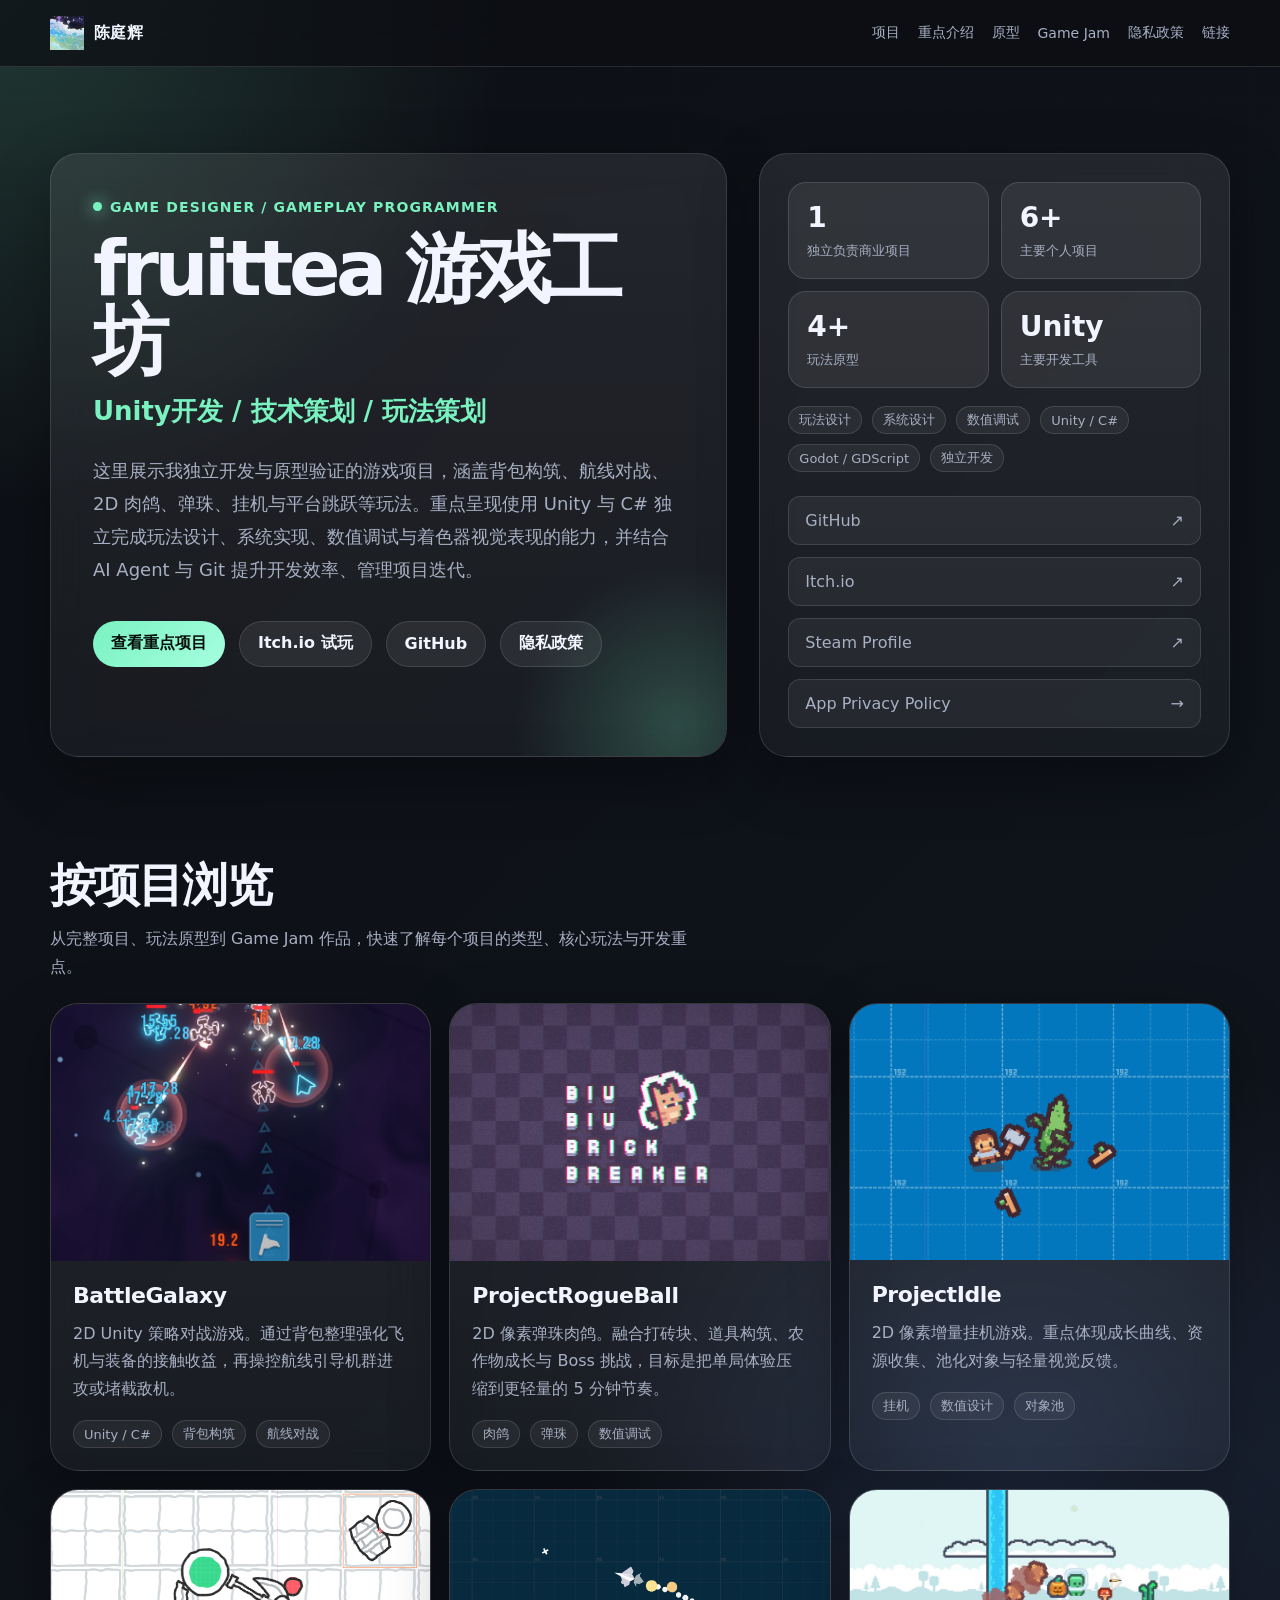
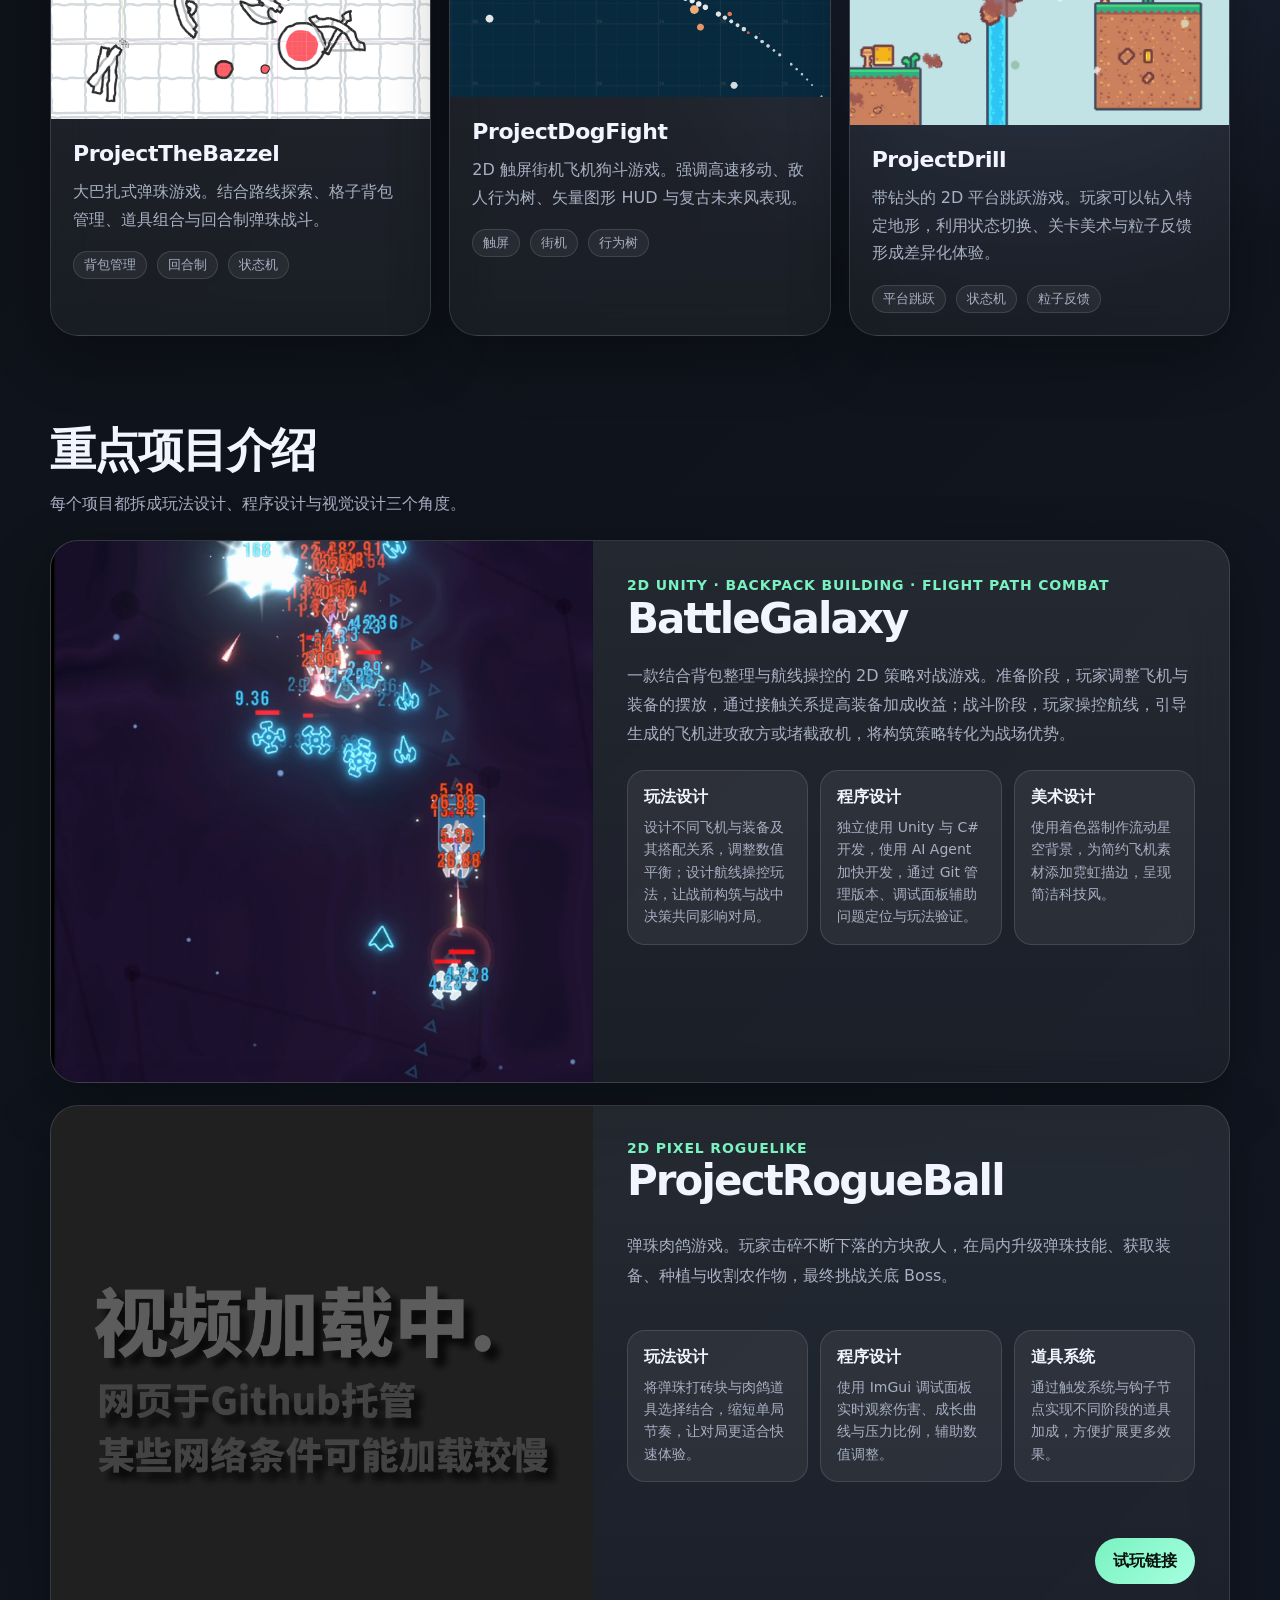
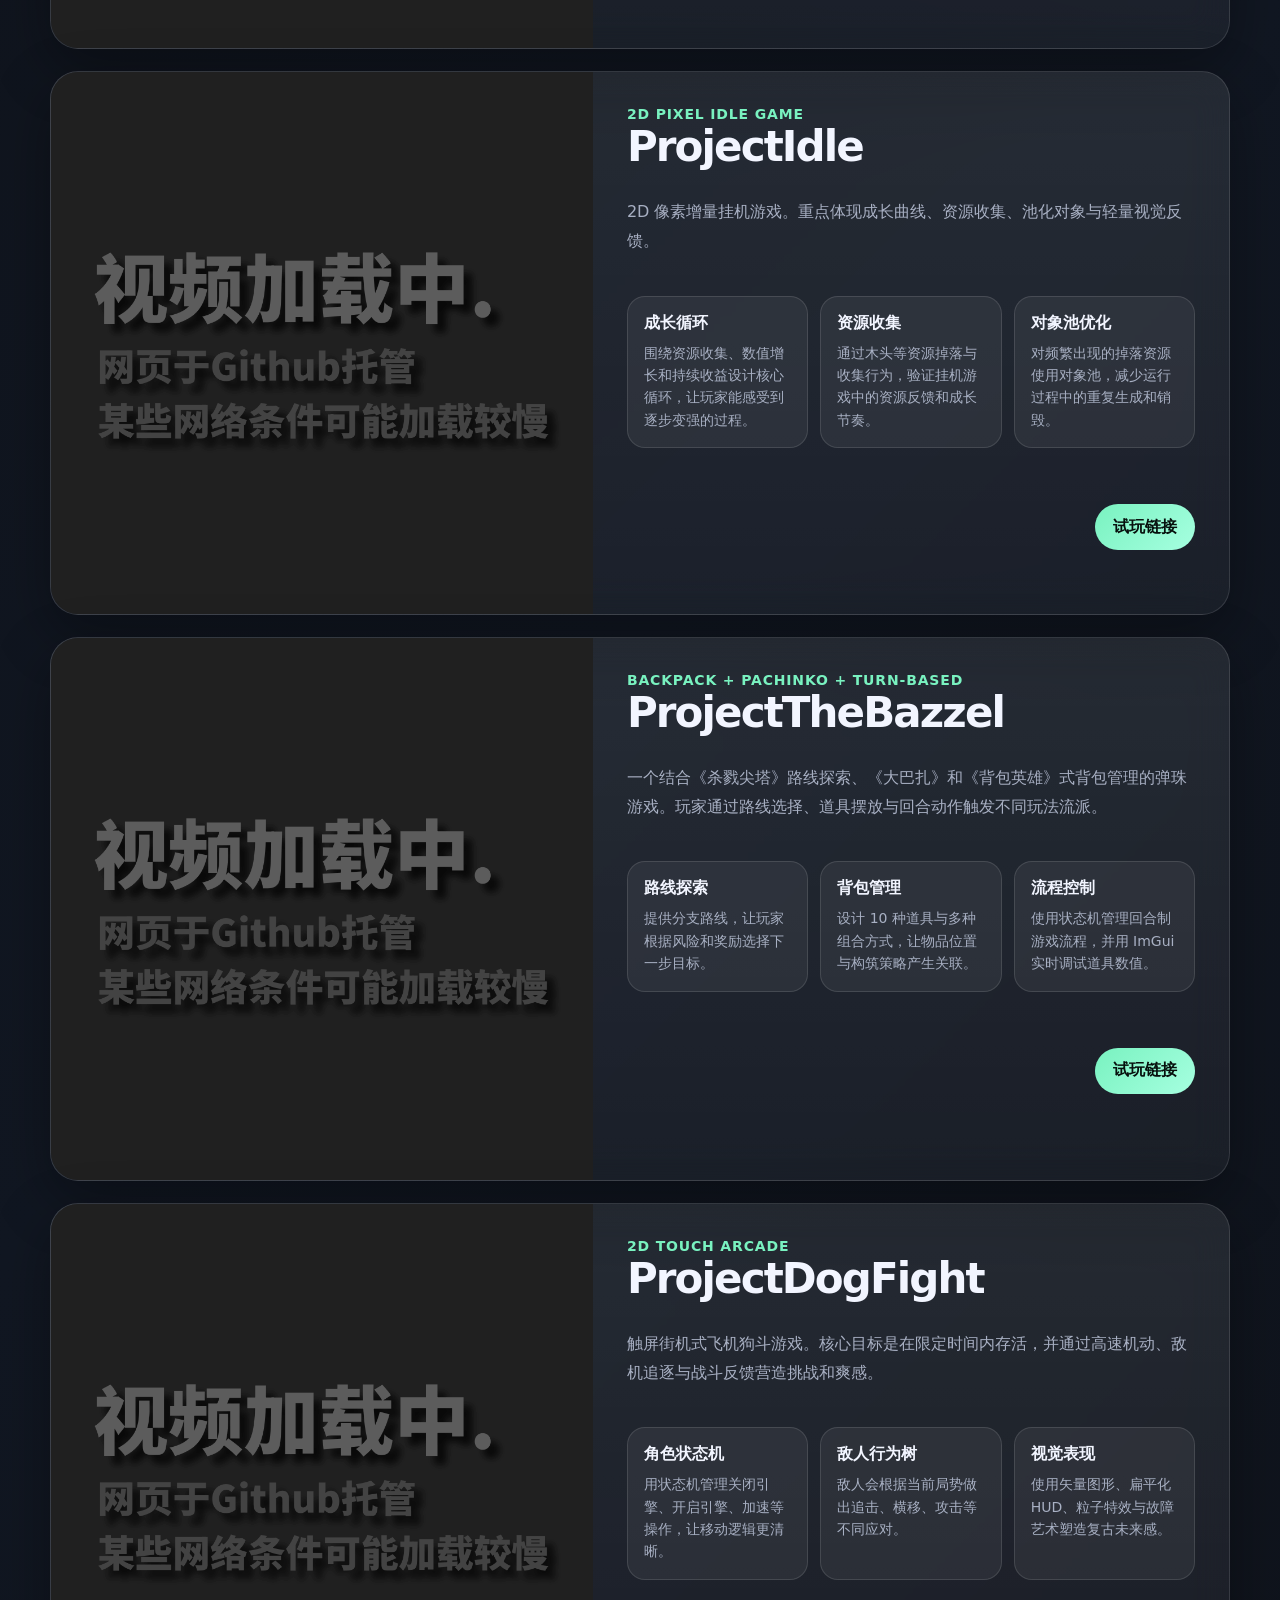
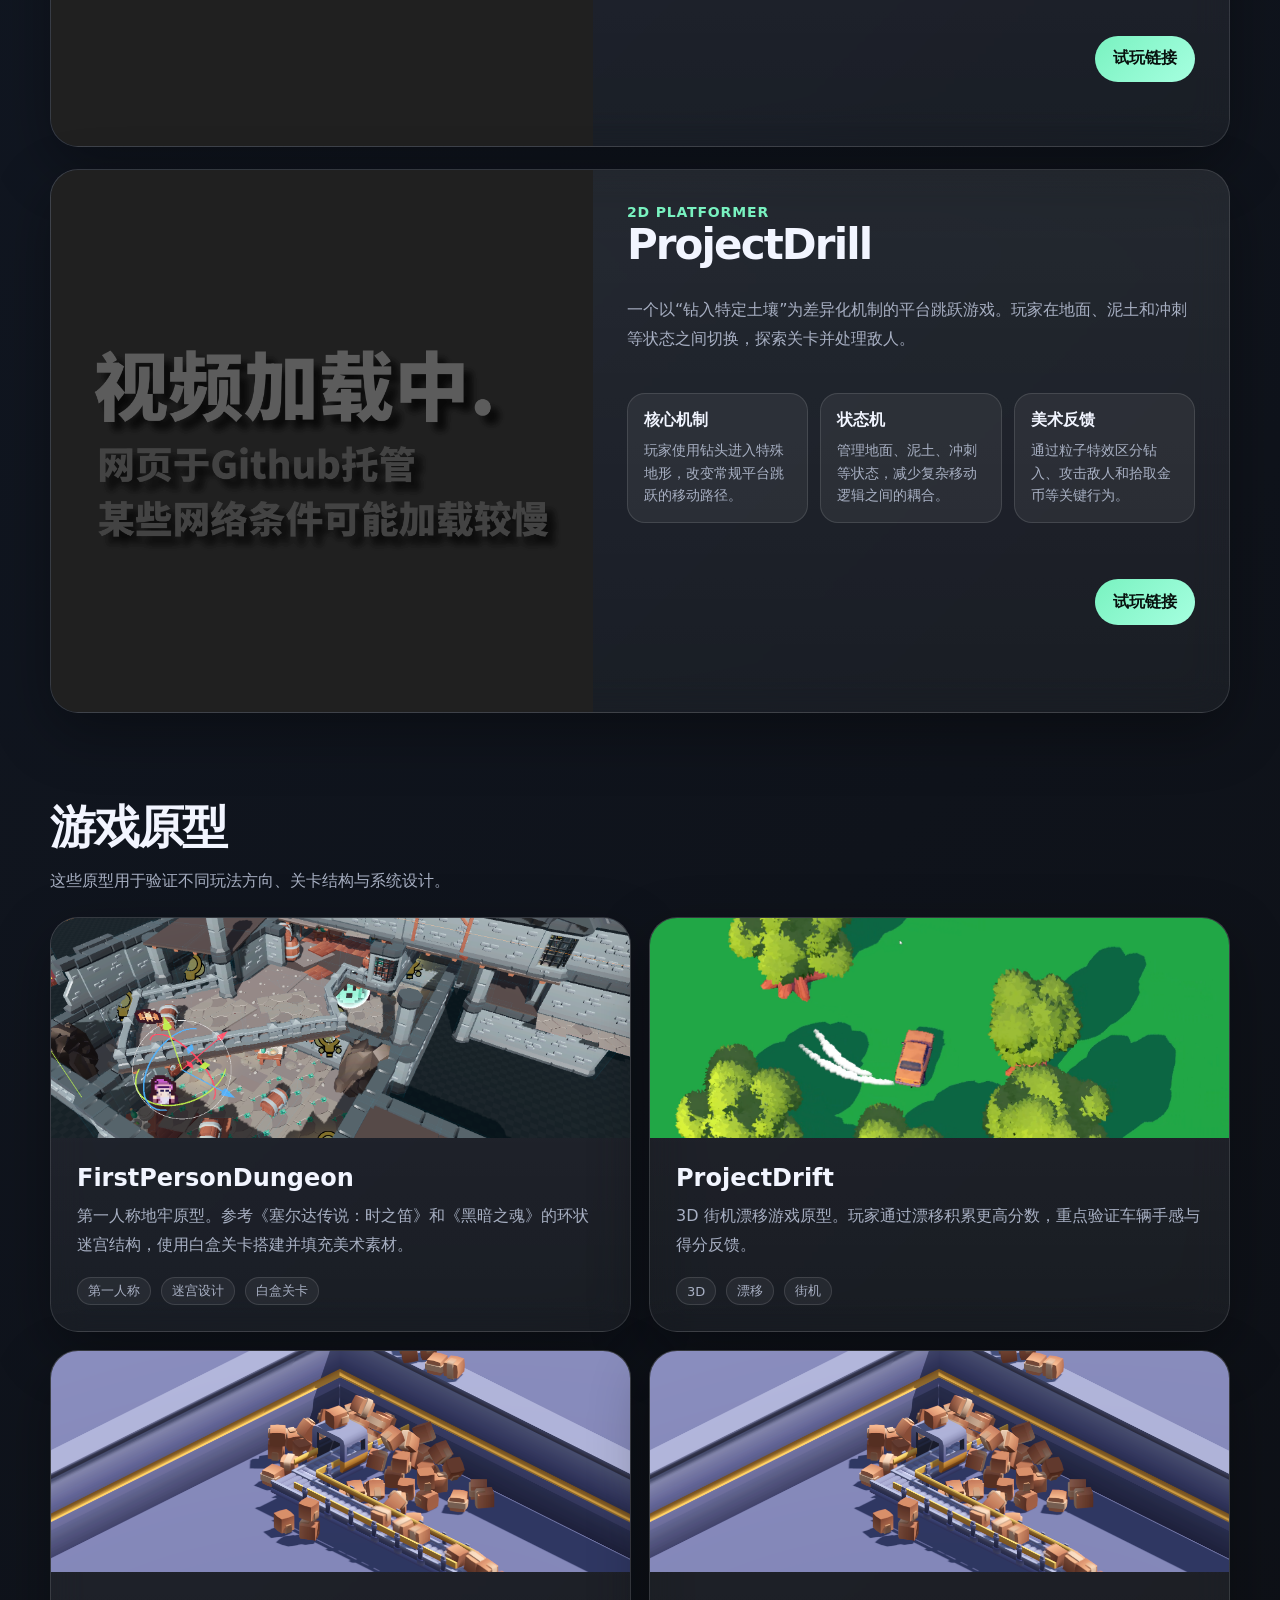
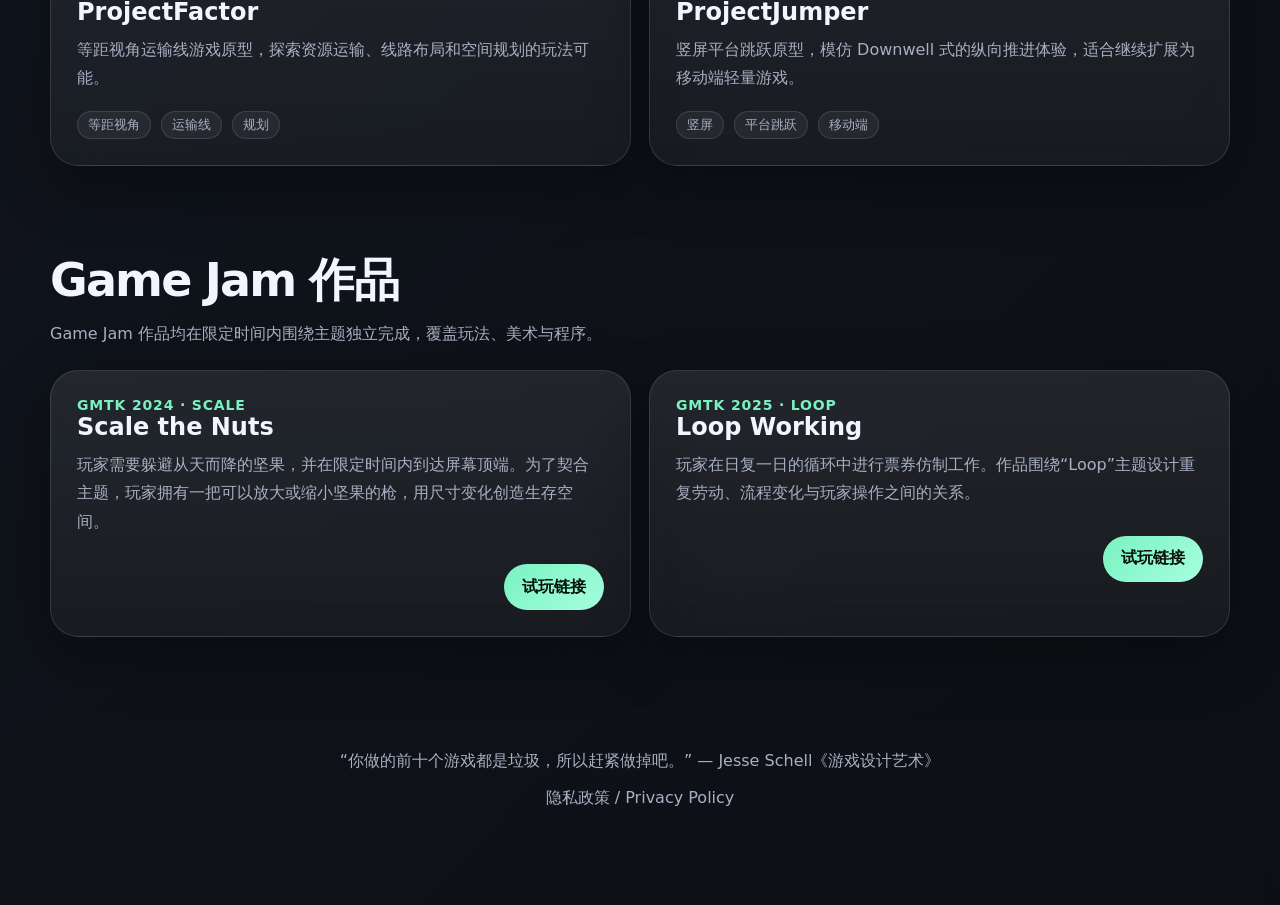
==== index.html @ c830fb8c "添加了新的项目" ====
<!DOCTYPE html>
<html lang="zh-CN">
<head>
  <meta charset="UTF-8" />
  <meta name="viewport" content="width=device-width, initial-scale=1.0" />
  <title>FruitTea | 游戏策划 / 玩法程序作品集</title>
  <style>
    :root {
      --bg: #0d0f14;
      --bg-soft: #151922;
      --card: rgba(255, 255, 255, 0.075);
      --card-strong: rgba(255, 255, 255, 0.12);
      --text: #f2f5ff;
      --muted: #a8b0c3;
      --line: rgba(255, 255, 255, 0.12);
      --accent: #79f2c0;
      --accent-2: #7aa8ff;
      --accent-3: #ffcc66;
      --danger: #ff7a90;
      --shadow: 0 20px 60px rgba(0, 0, 0, 0.32);
      --radius-lg: 28px;
      --radius-md: 18px;
      --radius-sm: 12px;
      font-family: Inter, "PingFang SC", "Microsoft YaHei", system-ui, -apple-system, BlinkMacSystemFont, sans-serif;
    }

    * {
      box-sizing: border-box;
    }

    html {
      scroll-behavior: smooth;
    }

    body {
      margin: 0;
      color: var(--text);
      background:
        radial-gradient(circle at top left, rgba(121, 242, 192, 0.18), transparent 32rem),
        radial-gradient(circle at 80% 20%, rgba(122, 168, 255, 0.16), transparent 28rem),
        linear-gradient(135deg, #0d0f14 0%, #111722 52%, #0d0f14 100%);
      min-height: 100vh;
      overflow-x: hidden;
    }

    body::before {
      content: "";
      position: fixed;
      inset: 0;
      pointer-events: none;
      opacity: 0.22;
      background-image:
        linear-gradient(rgba(255, 255, 255, 0.05) 1px, transparent 1px),
        linear-gradient(90deg, rgba(255, 255, 255, 0.05) 1px, transparent 1px);
      background-size: 48px 48px;
      mask-image: linear-gradient(to bottom, black, transparent 78%);
      z-index: -1;
    }

    a {
      color: inherit;
      text-decoration: none;
    }

    img {
      max-width: 100%;
      display: block;
    }

    .page {
      width: min(1180px, calc(100% - 36px));
      margin: 0 auto;
    }

    .nav {
      position: sticky;
      top: 0;
      z-index: 20;
      backdrop-filter: blur(18px);
      background: rgba(13, 15, 20, 0.72);
      border-bottom: 1px solid var(--line);
    }

    .nav-inner {
      width: min(1180px, calc(100% - 36px));
      margin: 0 auto;
      display: flex;
      align-items: center;
      justify-content: space-between;
      padding: 16px 0;
      gap: 20px;
    }

    .logo {
      display: flex;
      align-items: center;
      gap: 10px;
      font-weight: 800;
      letter-spacing: 0.02em;
    }

    .logo img {
      width: auto;
      height: 34px;
      object-fit: contain;
    }

    .nav-links {
      display: flex;
      align-items: center;
      gap: 18px;
      color: var(--muted);
      font-size: 14px;
    }

    .nav-links a:hover {
      color: var(--text);
    }

    .hero {
      padding: 86px 0 56px;
      display: grid;
      grid-template-columns: 1.18fr 0.82fr;
      gap: 32px;
      align-items: stretch;
    }

    .hero-card,
    .profile-card,
    .section-card,
    .project-card,
    .detail-card,
    .jam-card,
    .prototype-card {
      border: 1px solid var(--line);
      background: linear-gradient(180deg, rgba(255, 255, 255, 0.09), rgba(255, 255, 255, 0.045));
      box-shadow: var(--shadow);
      backdrop-filter: blur(18px);
    }

    .hero-card {
      border-radius: var(--radius-lg);
      padding: 42px;
      position: relative;
      overflow: hidden;
    }

    .hero-card::after {
      content: "";
      position: absolute;
      right: -120px;
      bottom: -140px;
      width: 340px;
      height: 340px;
      background: radial-gradient(circle, rgba(121, 242, 192, 0.22), transparent 68%);
    }

    .eyebrow {
      display: inline-flex;
      align-items: center;
      gap: 8px;
      color: var(--accent);
      font-size: 14px;
      font-weight: 700;
      letter-spacing: 0.08em;
      text-transform: uppercase;
      margin-bottom: 18px;
    }

    .eyebrow::before {
      content: "";
      width: 9px;
      height: 9px;
      border-radius: 999px;
      background: var(--accent);
      box-shadow: 0 0 16px var(--accent);
    }

    h1 {
      margin: 0;
      font-size: clamp(40px, 7vw, 76px);
      line-height: 0.96;
      letter-spacing: -0.06em;
    }

    .hero-subtitle {
      margin: 16px 0 0;
      color: var(--accent);
      font-size: clamp(18px, 2.4vw, 26px);
      line-height: 1.35;
      font-weight: 800;
    }

    .hero p {
      margin: 24px 0 0;
      color: var(--muted);
      font-size: 18px;
      line-height: 1.85;
      max-width: 680px;
    }

    .hero-actions {
      display: flex;
      flex-wrap: wrap;
      gap: 14px;
      margin-top: 34px;
      position: relative;
      z-index: 1;
    }

    .button {
      display: inline-flex;
      align-items: center;
      justify-content: center;
      min-height: 46px;
      padding: 0 18px;
      border-radius: 999px;
      border: 1px solid var(--line);
      color: var(--text);
      background: rgba(255, 255, 255, 0.07);
      font-weight: 700;
      transition: transform 0.18s ease, background 0.18s ease, border-color 0.18s ease;
    }

    .button:hover {
      transform: translateY(-2px);
      background: rgba(255, 255, 255, 0.12);
      border-color: rgba(255, 255, 255, 0.28);
    }

    .button.primary {
      color: #07100d;
      background: linear-gradient(135deg, var(--accent), #a6ffe0);
      border: 0;
    }

    .profile-card {
      border-radius: var(--radius-lg);
      padding: 28px;
      display: flex;
      flex-direction: column;
      justify-content: space-between;
      min-height: 420px;
    }

    .profile-grid {
      display: grid;
      grid-template-columns: repeat(2, 1fr);
      gap: 12px;
    }

    .stat {
      padding: 18px;
      border-radius: var(--radius-md);
      background: rgba(255, 255, 255, 0.07);
      border: 1px solid var(--line);
    }

    .stat strong {
      display: block;
      font-size: 28px;
      margin-bottom: 6px;
    }

    .stat span {
      color: var(--muted);
      font-size: 13px;
    }

    .link-list {
      display: grid;
      gap: 12px;
      margin-top: 24px;
    }

    .link-list a {
      display: flex;
      align-items: center;
      justify-content: space-between;
      padding: 14px 16px;
      border: 1px solid var(--line);
      border-radius: var(--radius-sm);
      color: var(--muted);
      background: rgba(255, 255, 255, 0.055);
    }

    .link-list a:hover {
      color: var(--text);
      background: rgba(255, 255, 255, 0.1);
    }

    section {
      padding: 42px 0;
    }

    .section-head {
      display: flex;
      align-items: flex-end;
      justify-content: space-between;
      gap: 24px;
      margin-bottom: 22px;
    }

    .section-head h2 {
      margin: 0;
      font-size: clamp(28px, 4vw, 46px);
      letter-spacing: -0.04em;
    }

    .section-head p {
      margin: 8px 0 0;
      max-width: 640px;
      color: var(--muted);
      line-height: 1.75;
    }

    .tag-row {
      display: flex;
      flex-wrap: wrap;
      gap: 10px;
      margin-top: 18px;
    }

    .tag {
      display: inline-flex;
      align-items: center;
      min-height: 28px;
      padding: 0 10px;
      border-radius: 999px;
      border: 1px solid var(--line);
      color: var(--muted);
      font-size: 13px;
      background: rgba(255, 255, 255, 0.055);
    }

    .project-grid {
      display: grid;
      grid-template-columns: repeat(3, 1fr);
      gap: 18px;
    }

    .project-card {
      border-radius: var(--radius-lg);
      overflow: hidden;
      transition: transform 0.22s ease, border-color 0.22s ease;
    }

    .project-card:hover {
      transform: translateY(-6px);
      border-color: rgba(121, 242, 192, 0.36);
    }

    .project-card .battlegalaxy-cover {
      width: 100%;
      aspect-ratio: 1866 / 1263;
      object-fit: cover;
      object-position: center top;
    }

    .project-cover {
      min-height: 190px;
      background:
        linear-gradient(135deg, rgba(121, 242, 192, 0.14), rgba(122, 168, 255, 0.1)),
        #111722;
      display: flex;
      align-items: center;
      justify-content: center;
      color: rgba(255, 255, 255, 0.42);
      font-weight: 800;
      letter-spacing: 0.06em;
      text-align: center;
      padding: 20px;
    }

    .project-cover img {
      width: 100%;
      height: 100%;
      min-height: 190px;
      object-fit: cover;
    }

    .project-body {
      padding: 22px;
    }

    .project-body h3 {
      margin: 0;
      font-size: 22px;
      letter-spacing: -0.02em;
    }

    .project-body p {
      margin: 12px 0 0;
      color: var(--muted);
      line-height: 1.72;
    }

    .detail-list {
      display: grid;
      gap: 22px;
    }

    .detail-card {
      border-radius: var(--radius-lg);
      overflow: hidden;
      display: grid;
      grid-template-columns: 0.92fr 1.08fr;
      min-height: 380px;
    }

    .detail-media {
      background:
        radial-gradient(circle at 30% 20%, rgba(121, 242, 192, 0.2), transparent 30%),
        radial-gradient(circle at 80% 80%, rgba(122, 168, 255, 0.18), transparent 34%),
        rgba(255, 255, 255, 0.045);
      display: flex;
      align-items: center;
      justify-content: center;
      color: rgba(255, 255, 255, 0.42);
      font-weight: 800;
      padding: 0;
      text-align: center;
      overflow: hidden;
    }

    .detail-media video,
    .detail-media img {
      width: 100%;
      height: 100%;
      min-height: 380px;
      object-fit: cover;
      display: block;
    }

    .battlegalaxy-media {
      aspect-ratio: 1 / 1;
      align-self: center;
      width: 100%;
    }

    .battlegalaxy-media video {
      min-height: 0;
      object-fit: contain;
    }

    .detail-content {
      padding: 34px;
    }

    .detail-content.with-play-link {
      display: flex;
      flex-direction: column;
    }

    .play-link {
      align-self: flex-end;
      margin-top: 28px;
    }

    .detail-content .play-link {
      margin-top: clamp(28px, 6vw, 56px);
    }

    .detail-content h3 {
      margin: 0 0 8px;
      font-size: clamp(28px, 4vw, 42px);
      letter-spacing: -0.045em;
    }

    .meta {
      color: var(--accent);
      font-weight: 800;
      font-size: 14px;
      letter-spacing: 0.06em;
      text-transform: uppercase;
    }

    .detail-content p {
      color: var(--muted);
      line-height: 1.82;
      margin: 18px 0;
    }

    .feature-grid {
      display: grid;
      grid-template-columns: repeat(3, 1fr);
      gap: 12px;
      margin-top: 22px;
    }

    .feature {
      padding: 16px;
      border-radius: var(--radius-md);
      background: rgba(255, 255, 255, 0.06);
      border: 1px solid var(--line);
    }

    .feature strong {
      display: block;
      margin-bottom: 8px;
    }

    .feature span {
      color: var(--muted);
      font-size: 14px;
      line-height: 1.6;
    }

    .prototype-grid,
    .jam-grid {
      display: grid;
      grid-template-columns: repeat(2, 1fr);
      gap: 18px;
    }

    .prototype-card,
    .jam-card {
      border-radius: var(--radius-lg);
    }

    .prototype-card {
      overflow: hidden;
      transition: transform 0.22s ease, border-color 0.22s ease;
    }

    .prototype-card:hover {
      transform: translateY(-6px);
      border-color: rgba(122, 168, 255, 0.36);
    }

    .prototype-card img {
      width: 100%;
      aspect-ratio: 21 / 8;
      object-fit: cover;
    }

    .prototype-body,
    .jam-card {
      padding: 26px;
    }

    .jam-card {
      display: flex;
      flex-direction: column;
    }

    .prototype-card h3,
    .jam-card h3 {
      margin: 0 0 10px;
      font-size: 24px;
    }

    .prototype-card p,
    .jam-card p {
      margin: 0;
      color: var(--muted);
      line-height: 1.78;
    }

    .footer {
      padding: 56px 0 80px;
      color: var(--muted);
      text-align: center;
    }

    .note {
      margin-top: 20px;
      padding: 18px;
      border-radius: var(--radius-md);
      border: 1px dashed rgba(255, 255, 255, 0.22);
      color: var(--muted);
      background: rgba(255, 255, 255, 0.04);
      line-height: 1.7;
    }

    @media (max-width: 960px) {
      .hero,
      .detail-card {
        grid-template-columns: 1fr;
      }

      .project-grid {
        grid-template-columns: repeat(2, 1fr);
      }

      .feature-grid {
        grid-template-columns: 1fr;
      }
    }

    @media (max-width: 720px) {
      .nav-links {
        display: none;
      }

      .hero {
        padding-top: 56px;
      }

      .hero-card,
      .profile-card,
      .detail-content {
        padding: 24px;
      }

      .project-grid,
      .prototype-grid,
      .jam-grid,
      .profile-grid {
        grid-template-columns: 1fr;
      }

      .section-head {
        display: block;
      }
    }
  </style>
</head>
<body>
  <nav class="nav">
    <div class="nav-inner">
      <a class="logo" href="#top" aria-label="返回顶部">
        <img src="assets/portfolio.jpg" alt="FruitTea Portfolio">
        <span>陈庭辉</span>
      </a>
      <div class="nav-links">
        <a href="#projects">项目</a>
        <a href="#details">重点介绍</a>
        <a href="#prototypes">原型</a>
        <a href="#gamejam">Game Jam</a>
        <a href="privacy.html">隐私政策</a>
        <a href="#contact">链接</a>
      </div>
    </div>
  </nav>

  <main id="top" class="page">
    <header class="hero">
      <div class="hero-card">
        <span class="eyebrow">Game Designer / Gameplay Programmer</span>
        <h1>fruittea 游戏工坊</h1>
        <div class="hero-subtitle">Unity开发 / 技术策划 / 玩法策划</div>
        <p>
          这里展示我独立开发与原型验证的游戏项目，涵盖背包构筑、航线对战、2D 肉鸽、弹珠、挂机与平台跳跃等玩法。重点呈现使用 Unity 与 C# 独立完成玩法设计、系统实现、数值调试与着色器视觉表现的能力，并结合 AI Agent 与 Git 提升开发效率、管理项目迭代。
        </p>
        <div class="hero-actions">
          <a class="button primary" href="#details">查看重点项目</a>
          <a class="button" href="https://fruitteeeeea.itch.io/" target="_blank" rel="noreferrer">Itch.io 试玩</a>
          <a class="button" href="https://github.com/fruitteeeeea" target="_blank" rel="noreferrer">GitHub</a>
          <a class="button" href="privacy.html">隐私政策</a>
        </div>
      </div>

      <aside class="profile-card" id="contact">
        <div>
          <div class="profile-grid">
            <div class="stat"><strong>1</strong><span>独立负责商业项目</span></div>
            <div class="stat"><strong>6+</strong><span>主要个人项目</span></div>
            <div class="stat"><strong>4+</strong><span>玩法原型</span></div>
            <div class="stat"><strong>Unity</strong><span>主要开发工具</span></div>
          </div>
          <div class="tag-row">
            <span class="tag">玩法设计</span>
            <span class="tag">系统设计</span>
            <span class="tag">数值调试</span>
            <span class="tag">Unity / C#</span>
            <span class="tag">Godot / GDScript</span>
            <span class="tag">独立开发</span>
          </div>
        </div>
        <div class="link-list">
          <a href="https://github.com/fruitteeeeea" target="_blank" rel="noreferrer">GitHub <span>↗</span></a>
          <a href="https://fruitteeeeea.itch.io/" target="_blank" rel="noreferrer">Itch.io <span>↗</span></a>
          <a href="https://steamcommunity.com/id/qzq233/" target="_blank" rel="noreferrer">Steam Profile <span>↗</span></a>
          <a href="privacy.html">App Privacy Policy <span>→</span></a>
        </div>
      </aside>
    </header>

    <section id="projects">
      <div class="section-head">
        <div>
          <h2>按项目浏览</h2>
          <p>从完整项目、玩法原型到 Game Jam 作品，快速了解每个项目的类型、核心玩法与开发重点。</p>
        </div>
      </div>

      <div class="project-grid">
        <article class="project-card">
          <img class="battlegalaxy-cover" src="assets/Preview-BattleGalaxy-Combat.png" alt="BattleGalaxy 航线对战阶段截图">
          <div class="project-body">
            <h3>BattleGalaxy</h3>
            <p>2D Unity 策略对战游戏。通过背包整理强化飞机与装备的接触收益，再操控航线引导机群进攻或堵截敌机。</p>
            <div class="tag-row"><span class="tag">Unity / C#</span><span class="tag">背包构筑</span><span class="tag">航线对战</span></div>
          </div>
        </article>

        <article class="project-card">
          <img src="assets/Preview-RogueBall.png" alt="ProjectRogueBall 项目截图">
          <div class="project-body">
            <h3>ProjectRogueBall</h3>
            <p>2D 像素弹珠肉鸽。融合打砖块、道具构筑、农作物成长与 Boss 挑战，目标是把单局体验压缩到更轻量的 5 分钟节奏。</p>
            <div class="tag-row"><span class="tag">肉鸽</span><span class="tag">弹珠</span><span class="tag">数值调试</span></div>
          </div>
        </article>

        <article class="project-card">
          <img src="assets/Preview-ProjectIdle.png" alt="ProjectIdle 项目截图">
          <div class="project-body">
            <h3>ProjectIdle</h3>
            <p>2D 像素增量挂机游戏。重点体现成长曲线、资源收集、池化对象与轻量视觉反馈。</p>
            <div class="tag-row"><span class="tag">挂机</span><span class="tag">数值设计</span><span class="tag">对象池</span></div>
          </div>
        </article>

        <article class="project-card">
          <img src="assets/Preview-ProjectTheBazzel.png" alt="ProjectTheBazzel 项目截图">
          <div class="project-body">
            <h3>ProjectTheBazzel</h3>
            <p>大巴扎式弹珠游戏。结合路线探索、格子背包管理、道具组合与回合制弹珠战斗。</p>
            <div class="tag-row"><span class="tag">背包管理</span><span class="tag">回合制</span><span class="tag">状态机</span></div>
          </div>
        </article>

        <article class="project-card">
          <img src="assets/Preview-ProjectDogFight.png" alt="ProjectDogFight 项目截图">
          <div class="project-body">
            <h3>ProjectDogFight</h3>
            <p>2D 触屏街机飞机狗斗游戏。强调高速移动、敌人行为树、矢量图形 HUD 与复古未来风表现。</p>
            <div class="tag-row"><span class="tag">触屏</span><span class="tag">街机</span><span class="tag">行为树</span></div>
          </div>
        </article>

        <article class="project-card">
          <img src="assets/Preview-ProjectDrill.png" alt="ProjectDrill 项目截图">
          <div class="project-body">
            <h3>ProjectDrill</h3>
            <p>带钻头的 2D 平台跳跃游戏。玩家可以钻入特定地形，利用状态切换、关卡美术与粒子反馈形成差异化体验。</p>
            <div class="tag-row"><span class="tag">平台跳跃</span><span class="tag">状态机</span><span class="tag">粒子反馈</span></div>
          </div>
        </article>
      </div>
    </section>

    <section id="details">
      <div class="section-head">
        <div>
          <h2>重点项目介绍</h2>
          <p>每个项目都拆成玩法设计、程序设计与视觉设计三个角度。</p>
        </div>
      </div>

      <div class="detail-list">
        <article class="detail-card">
          <div class="detail-media battlegalaxy-media">
            <video autoplay muted loop playsinline preload="metadata" poster="assets/Preview-BattleGalaxy.png" aria-label="BattleGalaxy 背包构筑与航线对战视频演示">
              <source src="assets/battlegalaxy-demo.mp4" type="video/mp4">
            </video>
          </div>
          <div class="detail-content">
            <span class="meta">2D Unity · Backpack Building · Flight Path Combat</span>
            <h3>BattleGalaxy</h3>
            <p>一款结合背包整理与航线操控的 2D 策略对战游戏。准备阶段，玩家调整飞机与装备的摆放，通过接触关系提高装备加成收益；战斗阶段，玩家操控航线，引导生成的飞机进攻敌方或堵截敌机，将构筑策略转化为战场优势。</p>
            <div class="feature-grid">
              <div class="feature"><strong>玩法设计</strong><span>设计不同飞机与装备及其搭配关系，调整数值平衡；设计航线操控玩法，让战前构筑与战中决策共同影响对局。</span></div>
              <div class="feature"><strong>程序设计</strong><span>独立使用 Unity 与 C# 开发，使用 AI Agent 加快开发，通过 Git 管理版本、调试面板辅助问题定位与玩法验证。</span></div>
              <div class="feature"><strong>美术设计</strong><span>使用着色器制作流动星空背景，为简约飞机素材添加霓虹描边，呈现简洁科技风。</span></div>
            </div>
          </div>
        </article>

        <article class="detail-card">
          <div class="detail-media">
            <video autoplay muted loop playsinline preload="metadata" poster="assets/viedo_loading.gif" aria-label="ProjectRogueBall 视频演示">
              <source src="assets/rogueball-demo.mp4" type="video/mp4">
            </video>
          </div>
          <div class="detail-content with-play-link">
            <span class="meta">2D Pixel Roguelike</span>
            <h3>ProjectRogueBall</h3>
            <p>弹珠肉鸽游戏。玩家击碎不断下落的方块敌人，在局内升级弹珠技能、获取装备、种植与收割农作物，最终挑战关底 Boss。</p>
            <div class="feature-grid">
              <div class="feature"><strong>玩法设计</strong><span>将弹珠打砖块与肉鸽道具选择结合，缩短单局节奏，让对局更适合快速体验。</span></div>
              <div class="feature"><strong>程序设计</strong><span>使用 ImGui 调试面板实时观察伤害、成长曲线与压力比例，辅助数值调整。</span></div>
              <div class="feature"><strong>道具系统</strong><span>通过触发系统与钩子节点实现不同阶段的道具加成，方便扩展更多效果。</span></div>
            </div>
            <a class="button primary play-link" href="https://fruitteeeeea.itch.io/projectbrickbreaker" target="_blank" rel="noreferrer">试玩链接</a>
          </div>
        </article>

        <article class="detail-card">
          <div class="detail-media">
            <video autoplay muted loop playsinline preload="metadata" poster="assets/viedo_loading.gif" aria-label="ProjectIdle 视频演示">
              <source src="assets/idle-demo.mp4" type="video/mp4">
            </video>
          </div>
          <div class="detail-content with-play-link">
            <span class="meta">2D Pixel Idle Game</span>
            <h3>ProjectIdle</h3>
            <p>2D 像素增量挂机游戏。重点体现成长曲线、资源收集、池化对象与轻量视觉反馈。</p>
            <div class="feature-grid">
              <div class="feature"><strong>成长循环</strong><span>围绕资源收集、数值增长和持续收益设计核心循环，让玩家能感受到逐步变强的过程。</span></div>
              <div class="feature"><strong>资源收集</strong><span>通过木头等资源掉落与收集行为，验证挂机游戏中的资源反馈和成长节奏。</span></div>
              <div class="feature"><strong>对象池优化</strong><span>对频繁出现的掉落资源使用对象池，减少运行过程中的重复生成和销毁。</span></div>
            </div>
            <a class="button primary play-link" href="https://fruitteeeeea.itch.io/projectidle" target="_blank" rel="noreferrer">试玩链接</a>
          </div>
        </article>

        <article class="detail-card">
          <div class="detail-media">
            <video autoplay muted loop playsinline preload="metadata" poster="assets/viedo_loading.gif" aria-label="ProjectTheBazzel 视频演示">
              <source src="assets/thebazzel-demo.mp4" type="video/mp4">
            </video>
          </div>
          <div class="detail-content with-play-link">
            <span class="meta">Backpack + Pachinko + Turn-based</span>
            <h3>ProjectTheBazzel</h3>
            <p>一个结合《杀戮尖塔》路线探索、《大巴扎》和《背包英雄》式背包管理的弹珠游戏。玩家通过路线选择、道具摆放与回合动作触发不同玩法流派。</p>
            <div class="feature-grid">
              <div class="feature"><strong>路线探索</strong><span>提供分支路线，让玩家根据风险和奖励选择下一步目标。</span></div>
              <div class="feature"><strong>背包管理</strong><span>设计 10 种道具与多种组合方式，让物品位置与构筑策略产生关联。</span></div>
              <div class="feature"><strong>流程控制</strong><span>使用状态机管理回合制游戏流程，并用 ImGui 实时调试道具数值。</span></div>
            </div>
            <a class="button primary play-link" href="https://fruitteeeeea.itch.io/projectbouncyball" target="_blank" rel="noreferrer">试玩链接</a>
          </div>
        </article>

        <article class="detail-card">
          <div class="detail-media">
            <video autoplay muted loop playsinline preload="metadata" poster="assets/viedo_loading.gif" aria-label="ProjectDogFight 视频演示">
              <source src="assets/dogfight-demo.mp4" type="video/mp4">
            </video>
          </div>
          <div class="detail-content with-play-link">
            <span class="meta">2D Touch Arcade</span>
            <h3>ProjectDogFight</h3>
            <p>触屏街机式飞机狗斗游戏。核心目标是在限定时间内存活，并通过高速机动、敌机追逐与战斗反馈营造挑战和爽感。</p>
            <div class="feature-grid">
              <div class="feature"><strong>角色状态机</strong><span>用状态机管理关闭引擎、开启引擎、加速等操作，让移动逻辑更清晰。</span></div>
              <div class="feature"><strong>敌人行为树</strong><span>敌人会根据当前局势做出追击、横移、攻击等不同应对。</span></div>
              <div class="feature"><strong>视觉表现</strong><span>使用矢量图形、扁平化 HUD、粒子特效与故障艺术塑造复古未来感。</span></div>
            </div>
            <a class="button primary play-link" href="https://fruitteeeeea.itch.io/projectdogfight" target="_blank" rel="noreferrer">试玩链接</a>
          </div>
        </article>

        <article class="detail-card">
          <div class="detail-media">
            <video autoplay muted loop playsinline preload="metadata" poster="assets/viedo_loading.gif" aria-label="ProjectDrill 视频演示">
              <source src="assets/drill-demo.mp4" type="video/mp4">
            </video>
          </div>
          <div class="detail-content with-play-link">
            <span class="meta">2D Platformer</span>
            <h3>ProjectDrill</h3>
            <p>一个以“钻入特定土壤”为差异化机制的平台跳跃游戏。玩家在地面、泥土和冲刺等状态之间切换，探索关卡并处理敌人。</p>
            <div class="feature-grid">
              <div class="feature"><strong>核心机制</strong><span>玩家使用钻头进入特殊地形，改变常规平台跳跃的移动路径。</span></div>
              <div class="feature"><strong>状态机</strong><span>管理地面、泥土、冲刺等状态，减少复杂移动逻辑之间的耦合。</span></div>
              <div class="feature"><strong>美术反馈</strong><span>通过粒子特效区分钻入、攻击敌人和拾取金币等关键行为。</span></div>
            </div>
            <a class="button primary play-link" href="https://fruitteeeeea.itch.io/projectdrill" target="_blank" rel="noreferrer">试玩链接</a>
          </div>
        </article>
      </div>
    </section>

    <section id="prototypes">
      <div class="section-head">
        <div>
          <h2>游戏原型</h2>
          <p>这些原型用于验证不同玩法方向、关卡结构与系统设计。</p>
        </div>
      </div>

      <div class="prototype-grid">
        <article class="prototype-card">
          <img src="assets/FirstPersonDungeon.png" alt="FirstPersonDungeon 原型截图">
          <div class="prototype-body">
            <h3>FirstPersonDungeon</h3>
            <p>第一人称地牢原型。参考《塞尔达传说：时之笛》和《黑暗之魂》的环状迷宫结构，使用白盒关卡搭建并填充美术素材。</p>
            <div class="tag-row"><span class="tag">第一人称</span><span class="tag">迷宫设计</span><span class="tag">白盒关卡</span></div>
          </div>
        </article>
        <article class="prototype-card">
          <img src="assets/ProjectDrift.png" alt="ProjectDrift 原型截图">
          <div class="prototype-body">
            <h3>ProjectDrift</h3>
            <p>3D 街机漂移游戏原型。玩家通过漂移积累更高分数，重点验证车辆手感与得分反馈。</p>
            <div class="tag-row"><span class="tag">3D</span><span class="tag">漂移</span><span class="tag">街机</span></div>
          </div>
        </article>
        <article class="prototype-card">
          <img src="assets/ProjectFactor.png" alt="ProjectFactor 原型截图">
          <div class="prototype-body">
            <h3>ProjectFactor</h3>
            <p>等距视角运输线游戏原型，探索资源运输、线路布局和空间规划的玩法可能。</p>
            <div class="tag-row"><span class="tag">等距视角</span><span class="tag">运输线</span><span class="tag">规划</span></div>
          </div>
        </article>
        <article class="prototype-card">
          <img src="assets/ProjectBox.png" alt="ProjectJumper 原型截图">
          <div class="prototype-body">
            <h3>ProjectJumper</h3>
            <p>竖屏平台跳跃原型，模仿 Downwell 式的纵向推进体验，适合继续扩展为移动端轻量游戏。</p>
            <div class="tag-row"><span class="tag">竖屏</span><span class="tag">平台跳跃</span><span class="tag">移动端</span></div>
          </div>
        </article>
      </div>
    </section>

    <section id="gamejam">
      <div class="section-head">
        <div>
          <h2>Game Jam 作品</h2>
          <p>Game Jam 作品均在限定时间内围绕主题独立完成，覆盖玩法、美术与程序。</p>
        </div>
      </div>

      <div class="jam-grid">
        <article class="jam-card">
          <span class="meta">GMTK 2024 · Scale</span>
          <h3>Scale the Nuts</h3>
          <p>玩家需要躲避从天而降的坚果，并在限定时间内到达屏幕顶端。为了契合主题，玩家拥有一把可以放大或缩小坚果的枪，用尺寸变化创造生存空间。</p>
          <a class="button primary play-link" href="https://fruitteeeeea.itch.io/gmtk24-scale-the-nuts" target="_blank" rel="noreferrer">试玩链接</a>
        </article>

        <article class="jam-card">
          <span class="meta">GMTK 2025 · Loop</span>
          <h3>Loop Working</h3>
          <p>玩家在日复一日的循环中进行票券仿制工作。作品围绕“Loop”主题设计重复劳动、流程变化与玩家操作之间的关系。</p>
          <a class="button primary play-link" href="https://fruitteeeeea.itch.io/loopworking" target="_blank" rel="noreferrer">试玩链接</a>
        </article>
      </div>
    </section>

    <footer class="footer">
      <p>“你做的前十个游戏都是垃圾，所以赶紧做掉吧。” — Jesse Schell《游戏设计艺术》</p>
      <p><a href="privacy.html">隐私政策 / Privacy Policy</a></p>
    </footer>
  </main>
</body>
</html>
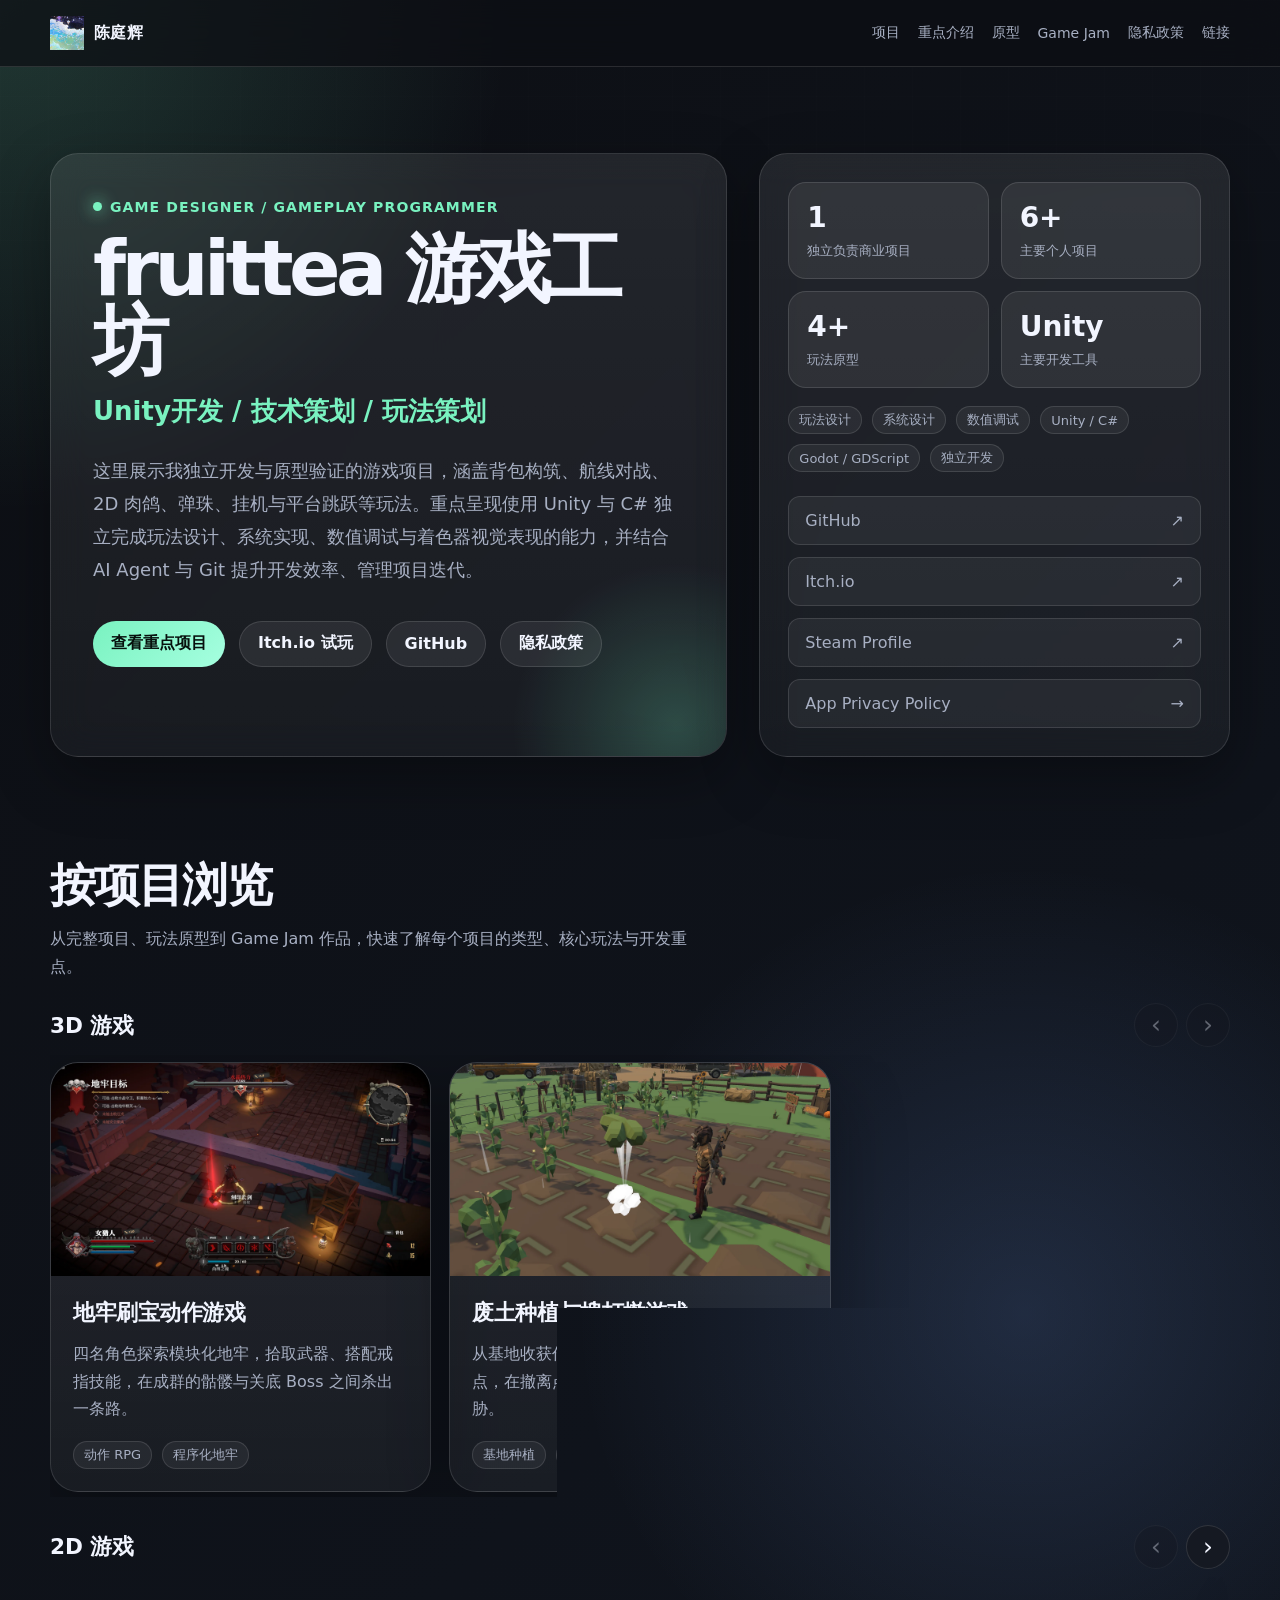
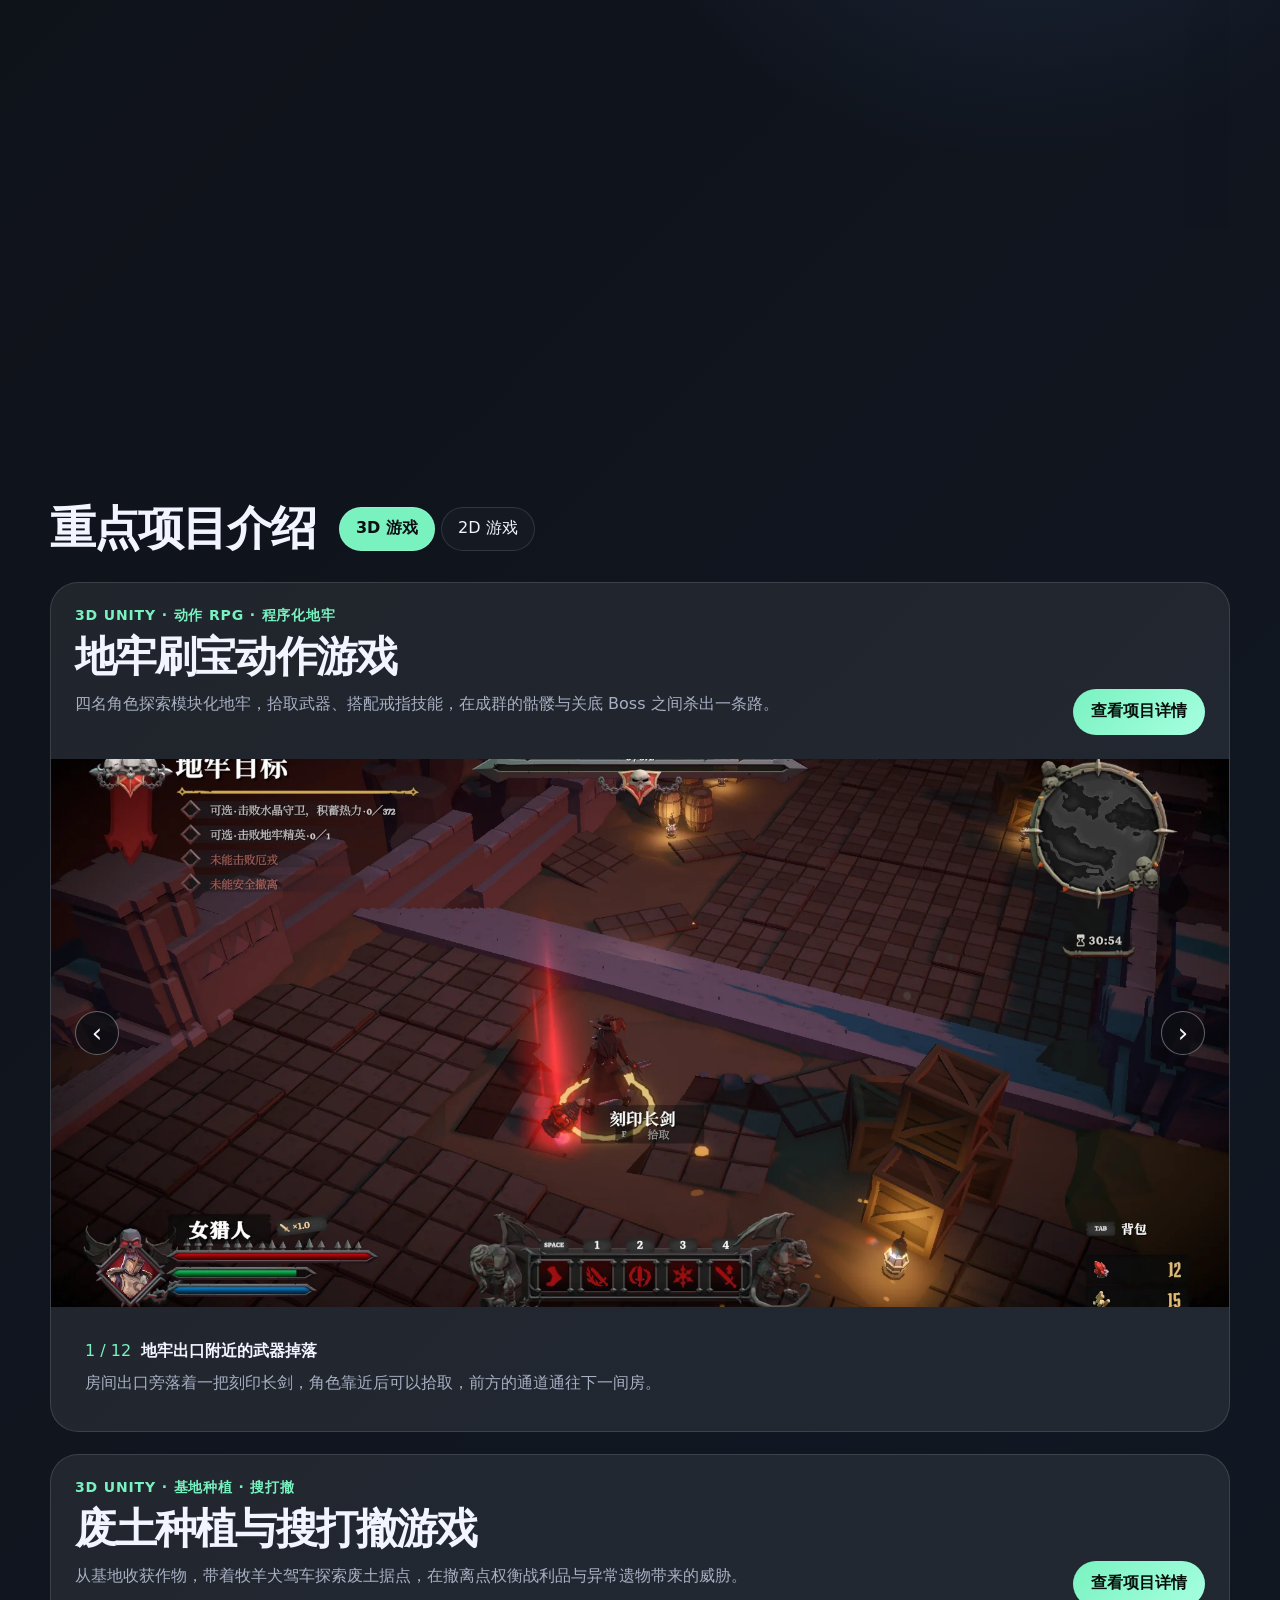
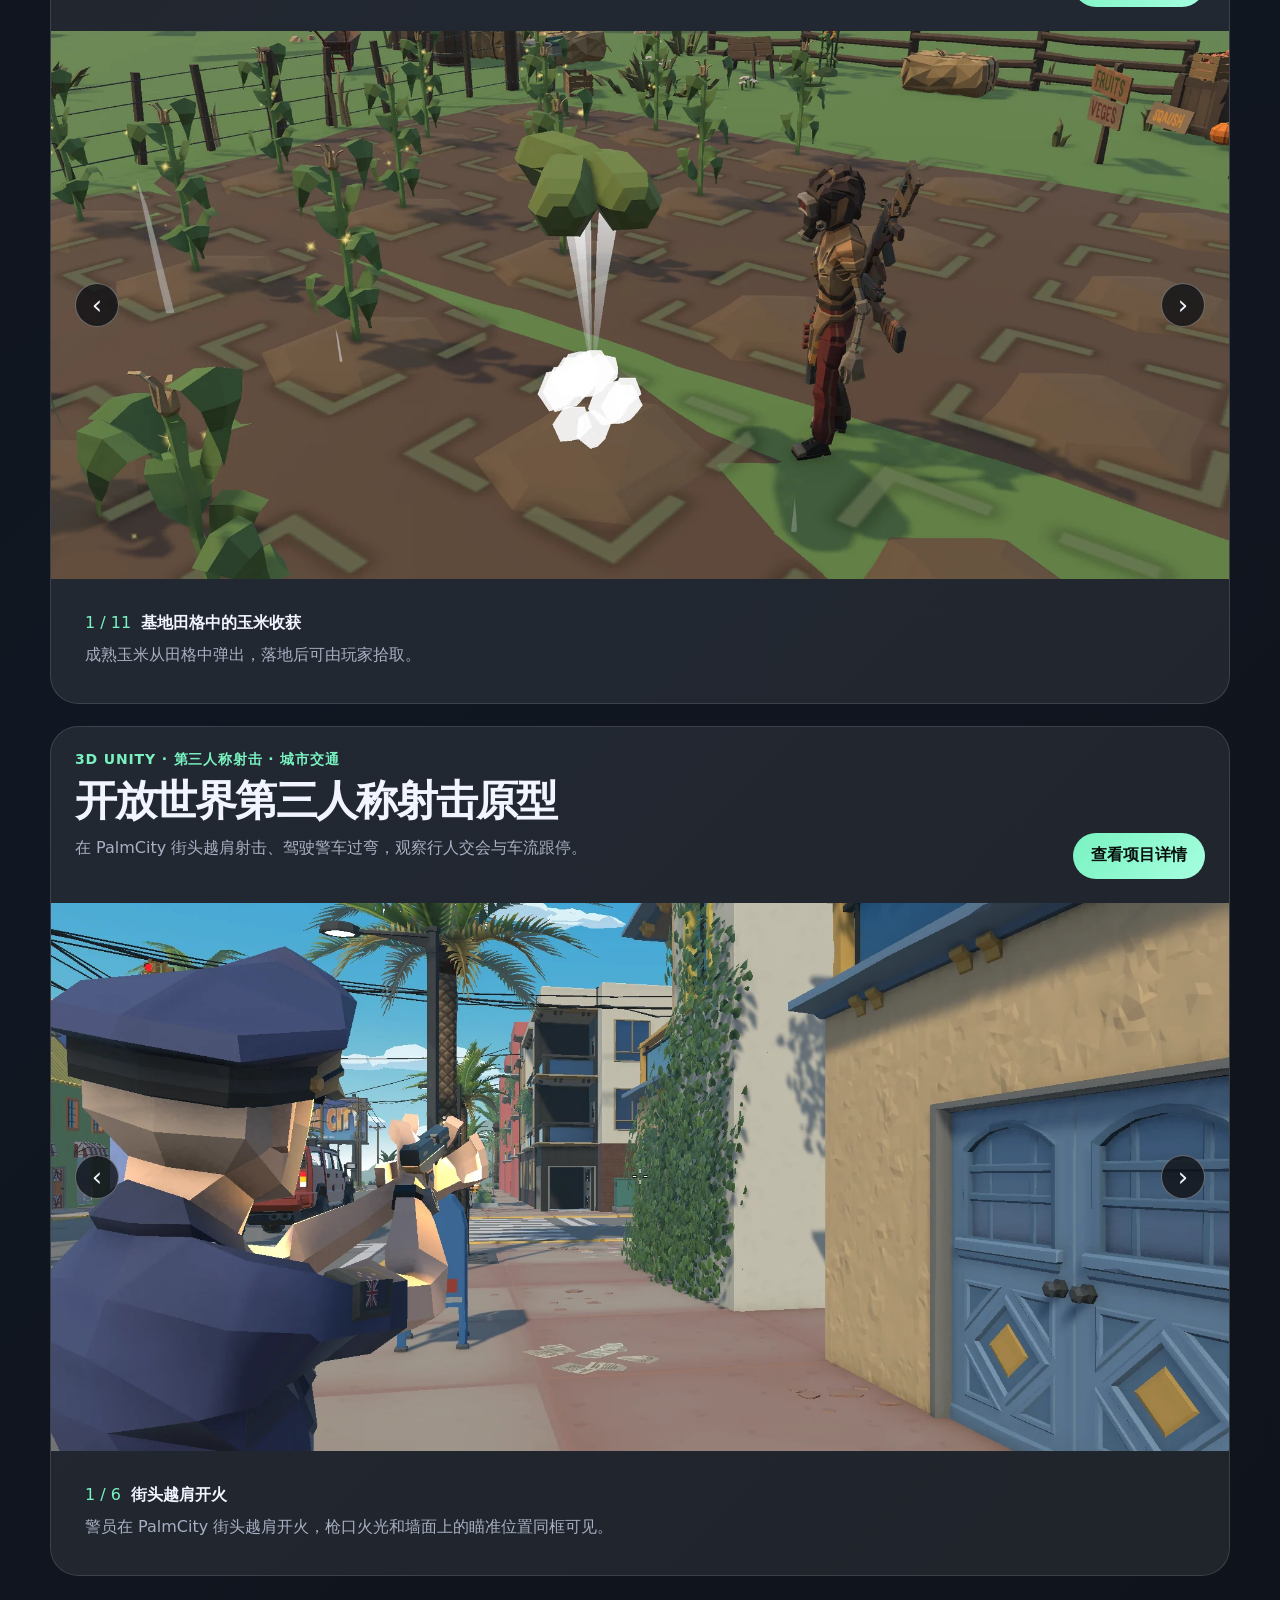
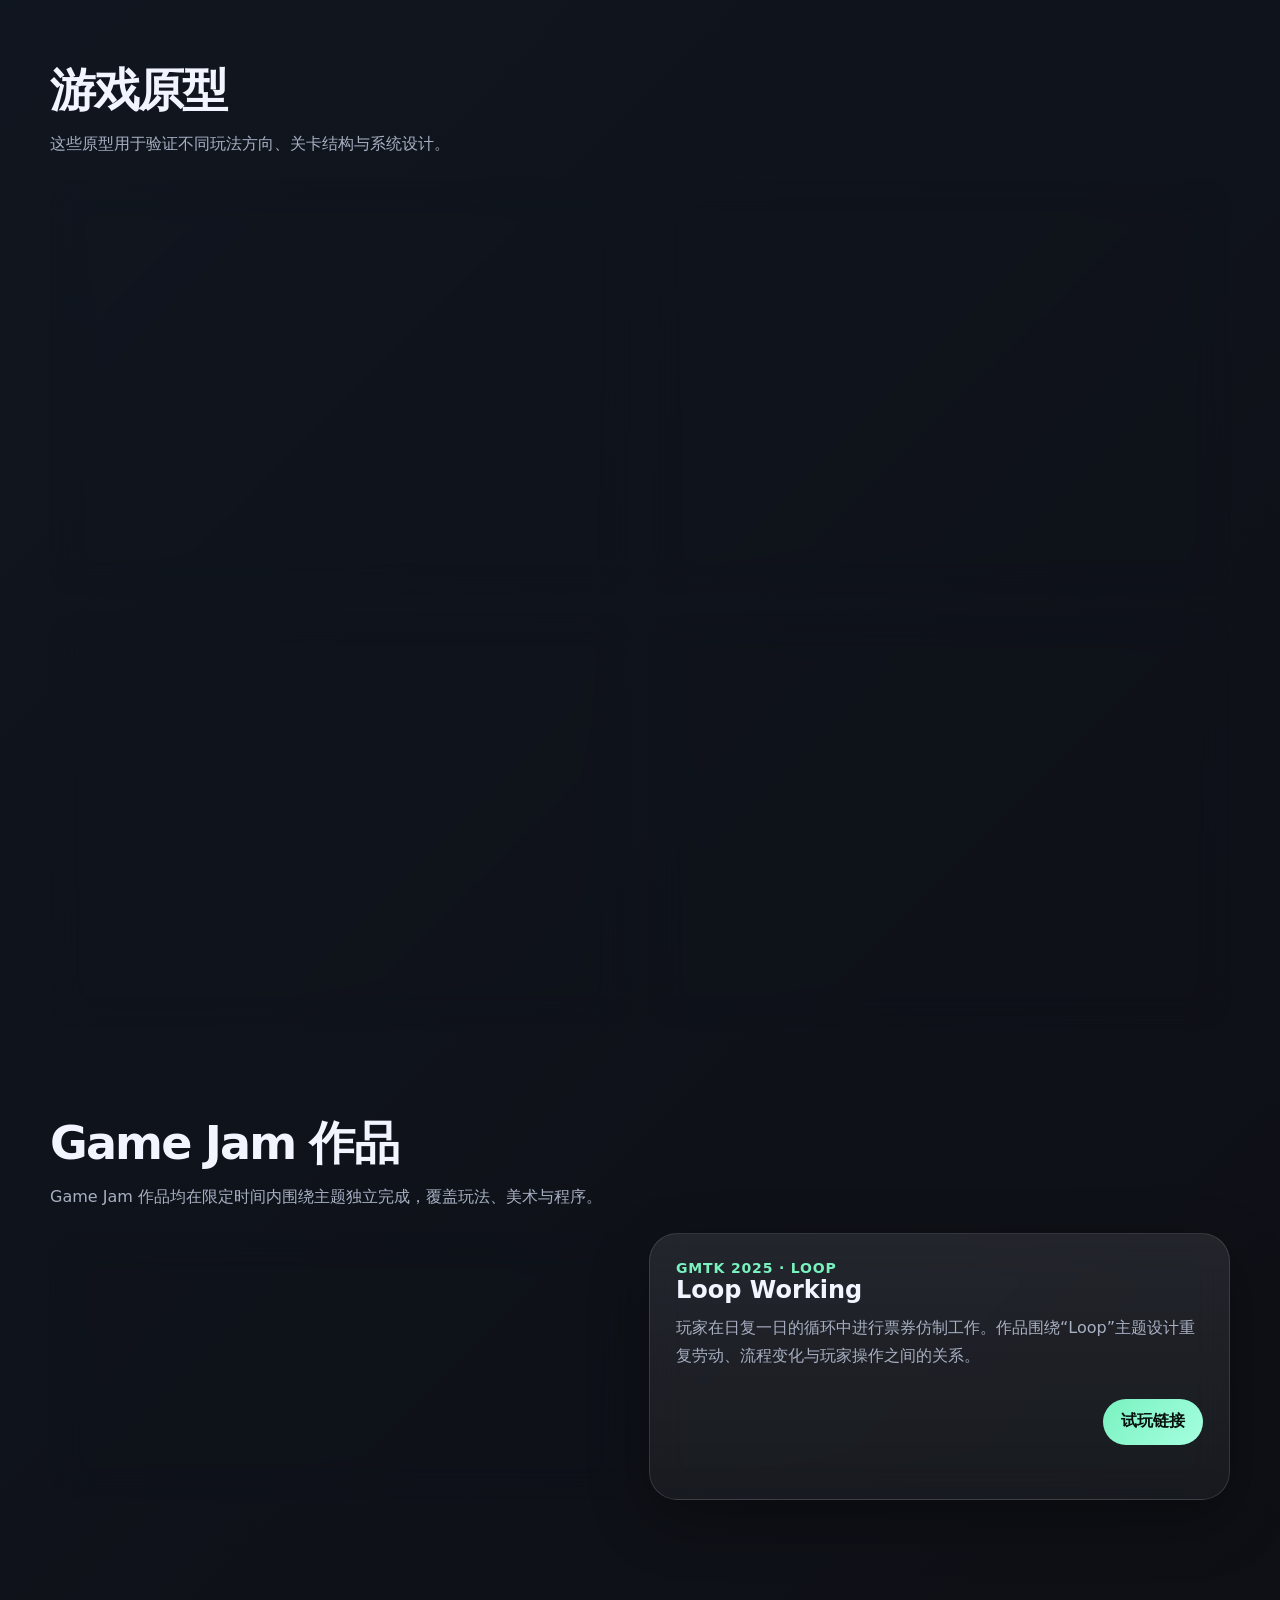
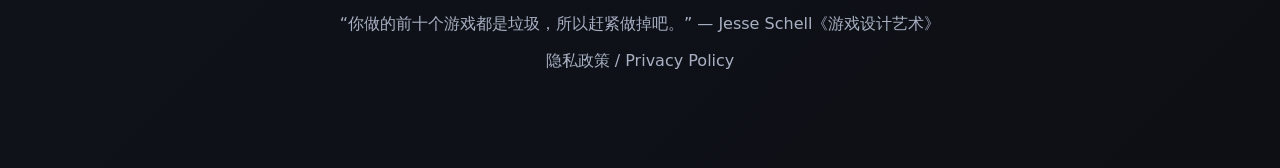
==== commit c6f86617: "Update project galleries and image previews" ====
--- a/index.html
+++ b/index.html
@@ -333,11 +333,41 @@
       background: rgba(255, 255, 255, 0.055);
     }
 
-    .project-grid {
+    .browse-row + .browse-row { margin-top: 28px; }
+    .browse-bar, .browse-controls { display: flex; align-items: center; gap: 8px; }
+    .browse-bar { justify-content: space-between; margin-bottom: 8px; }
+    .browse-bar h3 { margin: 0; font-size: 1.35rem; }
+    .browse-controls button {
+      width: 44px;
+      height: 44px;
+      border: 1px solid var(--line);
+      border-radius: 50%;
+      background: var(--bg-soft);
+      color: var(--text);
+      font: 1.55rem/1 system-ui;
+      cursor: pointer;
+    }
+    .browse-controls button:hover:enabled { color: var(--accent); border-color: var(--accent); }
+    .browse-controls button:disabled { opacity: .35; cursor: default; }
+    .browse-track {
       display: grid;
-      grid-template-columns: repeat(3, 1fr);
+      grid-auto-flow: column;
+      grid-auto-columns: calc((100% - 36px) / 3);
       gap: 18px;
-    }
+      position: relative;
+      overflow-x: auto;
+      padding: 7px 0 5px;
+      scroll-snap-type: x mandatory;
+      scrollbar-width: none;
+      --fade-left: #000;
+      --fade-right: #000;
+      mask-image: linear-gradient(to right, var(--fade-left), #000 28px, #000 calc(100% - 28px), var(--fade-right));
+    }
+    .browse-track::-webkit-scrollbar { display: none; }
+    .browse-track.more-left { --fade-left: transparent; }
+    .browse-track.more-right { --fade-right: transparent; }
+    .browse-track .project-card { min-width: 0; scroll-snap-align: start; }
+    .browse-track .project-card > img { width: 100%; height: auto; aspect-ratio: 16 / 9; object-fit: cover; }
 
     .project-card {
       border-radius: var(--radius-lg);
@@ -579,9 +609,7 @@
         grid-template-columns: 1fr;
       }
 
-      .project-grid {
-        grid-template-columns: repeat(2, 1fr);
-      }
+      .browse-track { grid-auto-columns: calc((100% - 18px) / 2); }
 
       .feature-grid {
         grid-template-columns: 1fr;
@@ -603,7 +631,10 @@
         padding: 24px;
       }
 
-      .project-grid,
+      .browse-track { grid-auto-columns: 87%; gap: 12px; }
+      .browse-track .project-body { padding: 16px; }
+
+
       .prototype-grid,
       .jam-grid,
       .profile-grid {
@@ -614,7 +645,76 @@
         display: block;
       }
     }
+    .details-heading, .category-switch {
+      display: flex;
+      align-items: center;
+      flex-wrap: wrap;
+      gap: 12px;
+    }
+    .details-heading { gap: 12px 24px; }
+    .category-switch { color: var(--muted); gap: 6px; }
+    .category-switch button, .gallery-stage button {
+      font: inherit;
+      color: var(--text);
+      border: 1px solid var(--line);
+      background: var(--bg-soft);
+      border-radius: 999px;
+      cursor: pointer;
+      min-height: 44px;
+    }
+    .category-switch button { padding: 0 16px; }
+    .category-switch [aria-pressed="true"] {
+      color: var(--bg);
+      background: var(--accent);
+      font-weight: 700;
+    }
+    #details { scroll-margin-top: 64px; }
+    .detail-list[hidden] { display: none; }
+    .game-cover { width: 100%; height: auto; }
+    .game-gallery {
+      min-width: 0;
+      overflow: hidden;
+      border: 1px solid var(--line);
+      background: var(--card);
+      border-radius: var(--radius-lg);
+    }
+    .gallery-stage { position: relative; background: var(--bg); }
+    .gallery-image { display: block; aspect-ratio: 2.15; overflow: hidden; }
+    .gallery-image img { width: 100%; height: 100%; object-fit: cover; object-position: center; }
+    .gallery-stage button {
+      position: absolute;
+      z-index: 1;
+      top: 50%;
+      transform: translateY(-50%);
+      width: 44px;
+      font-size: 26px;
+      background: rgba(13, 15, 20, 0.78);
+      border-color: rgba(255, 255, 255, 0.35);
+    }
+    .gallery-stage button:first-child { left: clamp(8px, 2vw, 24px); }
+    .gallery-stage button:last-child { right: clamp(8px, 2vw, 24px); }
+    .gallery-stage button:hover, .gallery-stage button:focus-visible { background: var(--bg); }
+    .gallery-heading {
+      display: grid;
+      grid-template-columns: minmax(0, 1fr) auto;
+      gap: 4px 24px;
+      padding: clamp(16px, 2vw, 24px);
+    }
+    .gallery-heading > :is(.meta, h3) { grid-column: 1 / -1; }
+    .gallery-heading h3, .gallery-heading .gallery-summary { margin: 0; }
+    .gallery-heading .gallery-link { place-self: end; }
+    .gallery-count { color: var(--accent); font-variant-numeric: tabular-nums; margin-right: 10px; }
+    .gallery-caption p { margin: 6px 0 0; }
+    @media (max-width: 720px) {
+      .gallery-image { aspect-ratio: 16 / 9; }
+      .gallery-heading { grid-template-columns: 1fr; }
+      .gallery-heading .gallery-link { margin-top: 6px; }
+    }
+    @media (prefers-reduced-motion: reduce) {
+      html { scroll-behavior: auto; }
+    }
   </style>
+<link rel="stylesheet" href="assets/image-preview.css">
 </head>
 <body>
   <nav class="nav">
@@ -685,72 +785,135 @@
         </div>
       </div>
 
-      <div class="project-grid">
-        <article class="project-card">
-          <img class="battlegalaxy-cover" src="assets/Preview-BattleGalaxy-Combat.png" alt="BattleGalaxy 航线对战阶段截图">
-          <div class="project-body">
-            <h3>BattleGalaxy</h3>
-            <p>2D Unity 策略对战游戏。通过背包整理强化飞机与装备的接触收益，再操控航线引导机群进攻或堵截敌机。</p>
-            <div class="tag-row"><span class="tag">Unity / C#</span><span class="tag">背包构筑</span><span class="tag">航线对战</span></div>
-          </div>
-        </article>
-
-        <article class="project-card">
-          <img src="assets/Preview-RogueBall.png" alt="ProjectRogueBall 项目截图">
-          <div class="project-body">
-            <h3>ProjectRogueBall</h3>
-            <p>2D 像素弹珠肉鸽。融合打砖块、道具构筑、农作物成长与 Boss 挑战，目标是把单局体验压缩到更轻量的 5 分钟节奏。</p>
-            <div class="tag-row"><span class="tag">肉鸽</span><span class="tag">弹珠</span><span class="tag">数值调试</span></div>
-          </div>
-        </article>
-
-        <article class="project-card">
-          <img src="assets/Preview-ProjectIdle.png" alt="ProjectIdle 项目截图">
-          <div class="project-body">
-            <h3>ProjectIdle</h3>
-            <p>2D 像素增量挂机游戏。重点体现成长曲线、资源收集、池化对象与轻量视觉反馈。</p>
-            <div class="tag-row"><span class="tag">挂机</span><span class="tag">数值设计</span><span class="tag">对象池</span></div>
-          </div>
-        </article>
-
-        <article class="project-card">
-          <img src="assets/Preview-ProjectTheBazzel.png" alt="ProjectTheBazzel 项目截图">
-          <div class="project-body">
-            <h3>ProjectTheBazzel</h3>
-            <p>大巴扎式弹珠游戏。结合路线探索、格子背包管理、道具组合与回合制弹珠战斗。</p>
-            <div class="tag-row"><span class="tag">背包管理</span><span class="tag">回合制</span><span class="tag">状态机</span></div>
-          </div>
-        </article>
-
-        <article class="project-card">
-          <img src="assets/Preview-ProjectDogFight.png" alt="ProjectDogFight 项目截图">
-          <div class="project-body">
-            <h3>ProjectDogFight</h3>
-            <p>2D 触屏街机飞机狗斗游戏。强调高速移动、敌人行为树、矢量图形 HUD 与复古未来风表现。</p>
-            <div class="tag-row"><span class="tag">触屏</span><span class="tag">街机</span><span class="tag">行为树</span></div>
-          </div>
-        </article>
-
-        <article class="project-card">
-          <img src="assets/Preview-ProjectDrill.png" alt="ProjectDrill 项目截图">
-          <div class="project-body">
-            <h3>ProjectDrill</h3>
-            <p>带钻头的 2D 平台跳跃游戏。玩家可以钻入特定地形，利用状态切换、关卡美术与粒子反馈形成差异化体验。</p>
-            <div class="tag-row"><span class="tag">平台跳跃</span><span class="tag">状态机</span><span class="tag">粒子反馈</span></div>
-          </div>
-        </article>
+      <div class="browse-row">
+        <div class="browse-bar">
+          <h3 id="browse-3d-title">3D 游戏</h3>
+          <div class="browse-controls">
+            <button type="button" aria-controls="browse-3d" aria-label="3D 游戏上一页" disabled>‹</button>
+            <button type="button" aria-controls="browse-3d" aria-label="3D 游戏下一页">›</button>
+          </div>
+        </div>
+        <div class="browse-track" id="browse-3d" role="region" aria-labelledby="browse-3d-title" tabindex="0">
+          <a class="project-card" href="portfolio-3d/dungeon.html">
+            <img src="portfolio-3d/assets/dungeon/01-dungeon-loot.webp" alt="地牢出口附近的武器掉落" width="1920" height="1080" loading="lazy" class="game-cover">
+            <div class="project-body">
+              <h3>地牢刷宝动作游戏</h3>
+              <p>四名角色探索模块化地牢，拾取武器、搭配戒指技能，在成群的骷髅与关底 Boss 之间杀出一条路。</p>
+              <div class="tag-row"><span class="tag">动作 RPG</span><span class="tag">程序化地牢</span></div>
+            </div>
+          </a>
+          <a class="project-card" href="portfolio-3d/wasteland.html">
+            <img src="portfolio-3d/assets/wasteland/01-base-harvest.webp" alt="基地田格中的玉米收获" width="1920" height="1080" loading="lazy" class="game-cover">
+            <div class="project-body">
+              <h3>废土种植与搜打撤游戏</h3>
+              <p>从基地收获作物，带着牧羊犬驾车探索废土据点，在撤离点权衡战利品与异常遗物带来的威胁。</p>
+              <div class="tag-row"><span class="tag">基地种植</span><span class="tag">搜打撤</span></div>
+            </div>
+          </a>
+          <a class="project-card" href="portfolio-3d/open-world.html">
+            <img src="portfolio-3d/assets/open-world/01-shoulder-shot.webp" alt="街头越肩开火" width="1920" height="1080" loading="lazy" class="game-cover">
+            <div class="project-body">
+              <h3>开放世界第三人称射击原型</h3>
+              <p>在 PalmCity 街头越肩射击、驾驶警车过弯，观察行人交会与车流跟停。</p>
+              <div class="tag-row"><span class="tag">第三人称射击</span><span class="tag">城市交通</span></div>
+            </div>
+          </a>
+        </div>
+      </div>
+
+      <div class="browse-row">
+        <div class="browse-bar">
+          <h3 id="browse-2d-title">2D 游戏</h3>
+          <div class="browse-controls">
+            <button type="button" aria-controls="browse-2d" aria-label="2D 游戏上一页" disabled>‹</button>
+            <button type="button" aria-controls="browse-2d" aria-label="2D 游戏下一页">›</button>
+          </div>
+        </div>
+        <div class="browse-track" id="browse-2d" role="region" aria-labelledby="browse-2d-title" tabindex="0">
+          <article class="project-card">
+            <img class="battlegalaxy-cover" src="assets/Preview-BattleGalaxy-Combat.png" alt="BattleGalaxy 航线对战阶段截图">
+            <div class="project-body">
+              <h3>BattleGalaxy</h3>
+              <p>2D Unity 策略对战游戏。通过背包整理强化飞机与装备的接触收益，再操控航线引导机群进攻或堵截敌机。</p>
+              <div class="tag-row"><span class="tag">Unity / C#</span><span class="tag">背包构筑</span><span class="tag">航线对战</span></div>
+            </div>
+          </article>
+          <article class="project-card">
+            <img src="assets/Preview-RogueBall.png" alt="ProjectRogueBall 项目截图">
+            <div class="project-body">
+              <h3>ProjectRogueBall</h3>
+              <p>2D 像素弹珠肉鸽。融合打砖块、道具构筑、农作物成长与 Boss 挑战，目标是把单局体验压缩到更轻量的 5 分钟节奏。</p>
+              <div class="tag-row"><span class="tag">肉鸽</span><span class="tag">弹珠</span><span class="tag">数值调试</span></div>
+            </div>
+          </article>
+          <article class="project-card">
+            <img src="assets/Preview-ProjectIdle.png" alt="ProjectIdle 项目截图">
+            <div class="project-body">
+              <h3>ProjectIdle</h3>
+              <p>2D 像素增量挂机游戏。重点体现成长曲线、资源收集、池化对象与轻量视觉反馈。</p>
+              <div class="tag-row"><span class="tag">挂机</span><span class="tag">数值设计</span><span class="tag">对象池</span></div>
+            </div>
+          </article>
+          <article class="project-card">
+            <img src="assets/Preview-ProjectTheBazzel.png" alt="ProjectTheBazzel 项目截图">
+            <div class="project-body">
+              <h3>ProjectTheBazzel</h3>
+              <p>大巴扎式弹珠游戏。结合路线探索、格子背包管理、道具组合与回合制弹珠战斗。</p>
+              <div class="tag-row"><span class="tag">背包管理</span><span class="tag">回合制</span><span class="tag">状态机</span></div>
+            </div>
+          </article>
+          <article class="project-card">
+            <img src="assets/Preview-ProjectDogFight.png" alt="ProjectDogFight 项目截图">
+            <div class="project-body">
+              <h3>ProjectDogFight</h3>
+              <p>2D 触屏街机飞机狗斗游戏。强调高速移动、敌人行为树、矢量图形 HUD 与复古未来风表现。</p>
+              <div class="tag-row"><span class="tag">触屏</span><span class="tag">街机</span><span class="tag">行为树</span></div>
+            </div>
+          </article>
+          <article class="project-card">
+            <img src="assets/Preview-ProjectDrill.png" alt="ProjectDrill 项目截图">
+            <div class="project-body">
+              <h3>ProjectDrill</h3>
+              <p>带钻头的 2D 平台跳跃游戏。玩家可以钻入特定地形，利用状态切换、关卡美术与粒子反馈形成差异化体验。</p>
+              <div class="tag-row"><span class="tag">平台跳跃</span><span class="tag">状态机</span><span class="tag">粒子反馈</span></div>
+            </div>
+          </article>
+        </div>
       </div>
     </section>
 
-    <section id="details">
+    <section id="details" aria-labelledby="details-heading">
       <div class="section-head">
-        <div>
-          <h2>重点项目介绍</h2>
-          <p>每个项目都拆成玩法设计、程序设计与视觉设计三个角度。</p>
+        <div class="details-heading">
+          <h2 id="details-heading">重点项目介绍</h2>
+          <div class="category-switch" role="group" aria-label="重点介绍">
+            <button type="button" aria-controls="games-3d" aria-pressed="true">3D 游戏</button>
+            <button type="button" aria-controls="games-2d" aria-pressed="false">2D 游戏</button>
+          </div>
         </div>
       </div>
 
-      <div class="detail-list">
+      <div class="detail-list" id="games-3d"></div>
+      <template id="gallery-template">
+        <article class="game-gallery">
+          <header class="detail-content gallery-heading">
+            <span class="meta"></span>
+            <h3></h3>
+            <p class="gallery-summary"></p>
+            <a class="button primary gallery-link">查看项目详情</a>
+          </header>
+          <div class="gallery-stage">
+            <button type="button" aria-label="上一张截图">‹</button>
+            <a class="gallery-image"><img loading="lazy" alt=""></a>
+            <button type="button" aria-label="下一张截图">›</button>
+          </div>
+          <div class="detail-content gallery-caption" aria-live="polite" aria-atomic="true">
+            <span class="gallery-count"></span><strong></strong>
+            <p></p>
+          </div>
+        </article>
+      </template>
+      <div class="detail-list" id="games-2d" hidden>
         <article class="detail-card">
           <div class="detail-media battlegalaxy-media">
             <video autoplay muted loop playsinline preload="metadata" poster="assets/Preview-BattleGalaxy.png" aria-label="BattleGalaxy 背包构筑与航线对战视频演示">
@@ -940,5 +1103,8 @@
       <p><a href="privacy.html">隐私政策 / Privacy Policy</a></p>
     </footer>
   </main>
+  <script src="assets/project-browse.js"></script>
+  <script src="assets/project-galleries.js"></script>
+<script src="assets/image-preview.js"></script>
 </body>
 </html>
--- a/assets/image-preview.css
+++ b/assets/image-preview.css
@@ -0,0 +1,55 @@
+.gallery-image, figure .original { cursor: zoom-in; }
+html:has(.image-preview[open]) { overflow: hidden; }
+.image-preview {
+  box-sizing: border-box;
+  position: fixed;
+  inset: 0;
+  margin: auto;
+  width: fit-content;
+  max-width: min(95vw, 1800px);
+  max-height: 94dvh;
+  padding: 0;
+  border: 1px solid #575b61;
+  border-radius: 16px;
+  color: #f4f5f7;
+  background: #202227;
+  box-shadow: 0 22px 90px #0009;
+}
+.image-preview::backdrop { background: rgb(3 6 12 / 76%); }
+.image-preview[open] { display: flex; flex-direction: column; }
+.preview-stage { position: relative; min-height: 0; overflow: hidden; }
+.image-preview img {
+  display: block;
+  min-height: 0;
+  width: auto;
+  max-width: 100%;
+  max-height: 78dvh;
+  object-fit: contain;
+  background: #141518;
+}
+.image-preview footer {
+  display: flex;
+  align-items: center;
+  justify-content: space-between;
+  gap: 16px;
+  padding: 12px 16px;
+  overflow-y: auto;
+}
+.image-preview p { margin: 0; font: 1rem/1.55 system-ui, sans-serif; }
+.image-preview button {
+  position: fixed;
+  z-index: 1;
+  top: 50%;
+  transform: translateY(-50%);
+  width: 44px;
+  min-height: 44px;
+  padding: 0;
+  border: 1px solid #71757d;
+  border-radius: 999px;
+  background: rgb(12 15 21 / 80%);
+  color: inherit;
+  font: 26px/1 system-ui;
+  cursor: pointer;
+}
+.preview-stage button:first-of-type { left: max(8px, 2vw, env(safe-area-inset-left)); }
+.preview-stage button:last-of-type { right: max(8px, 2vw, env(safe-area-inset-right)); }
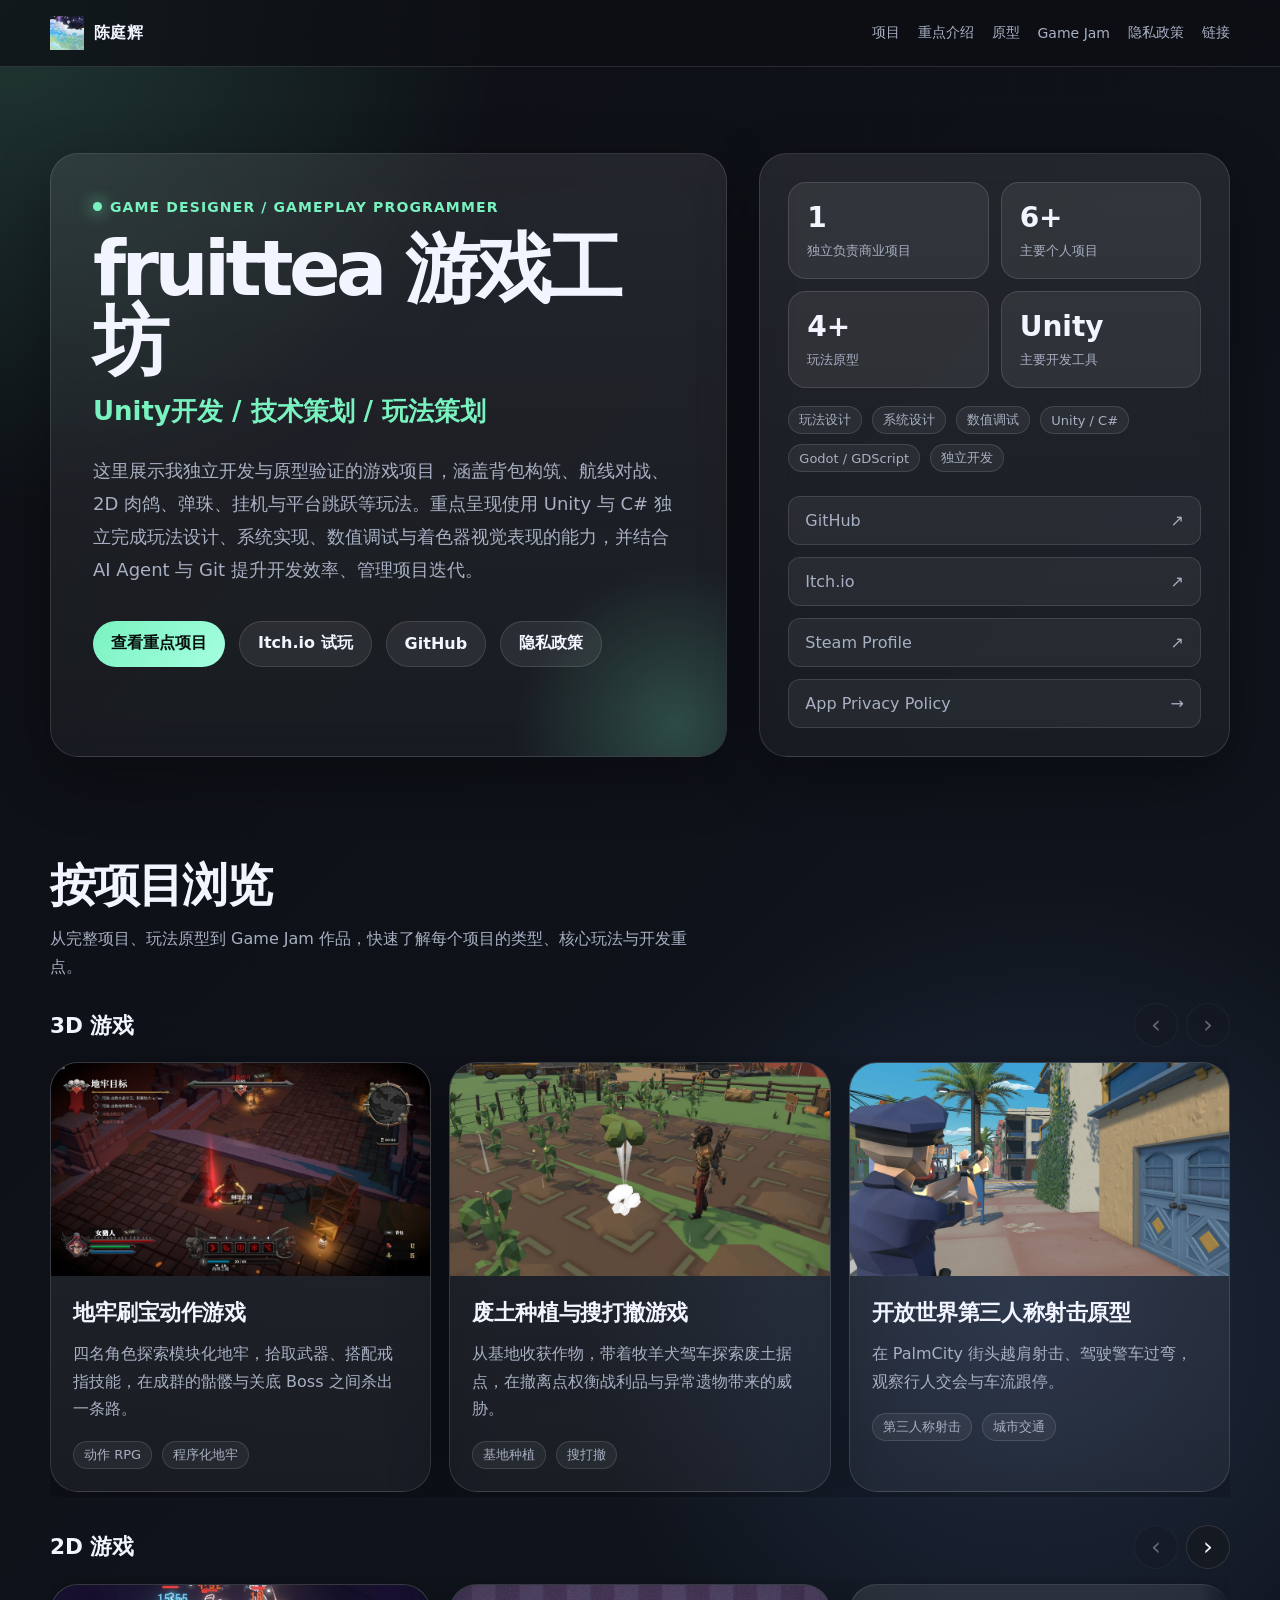
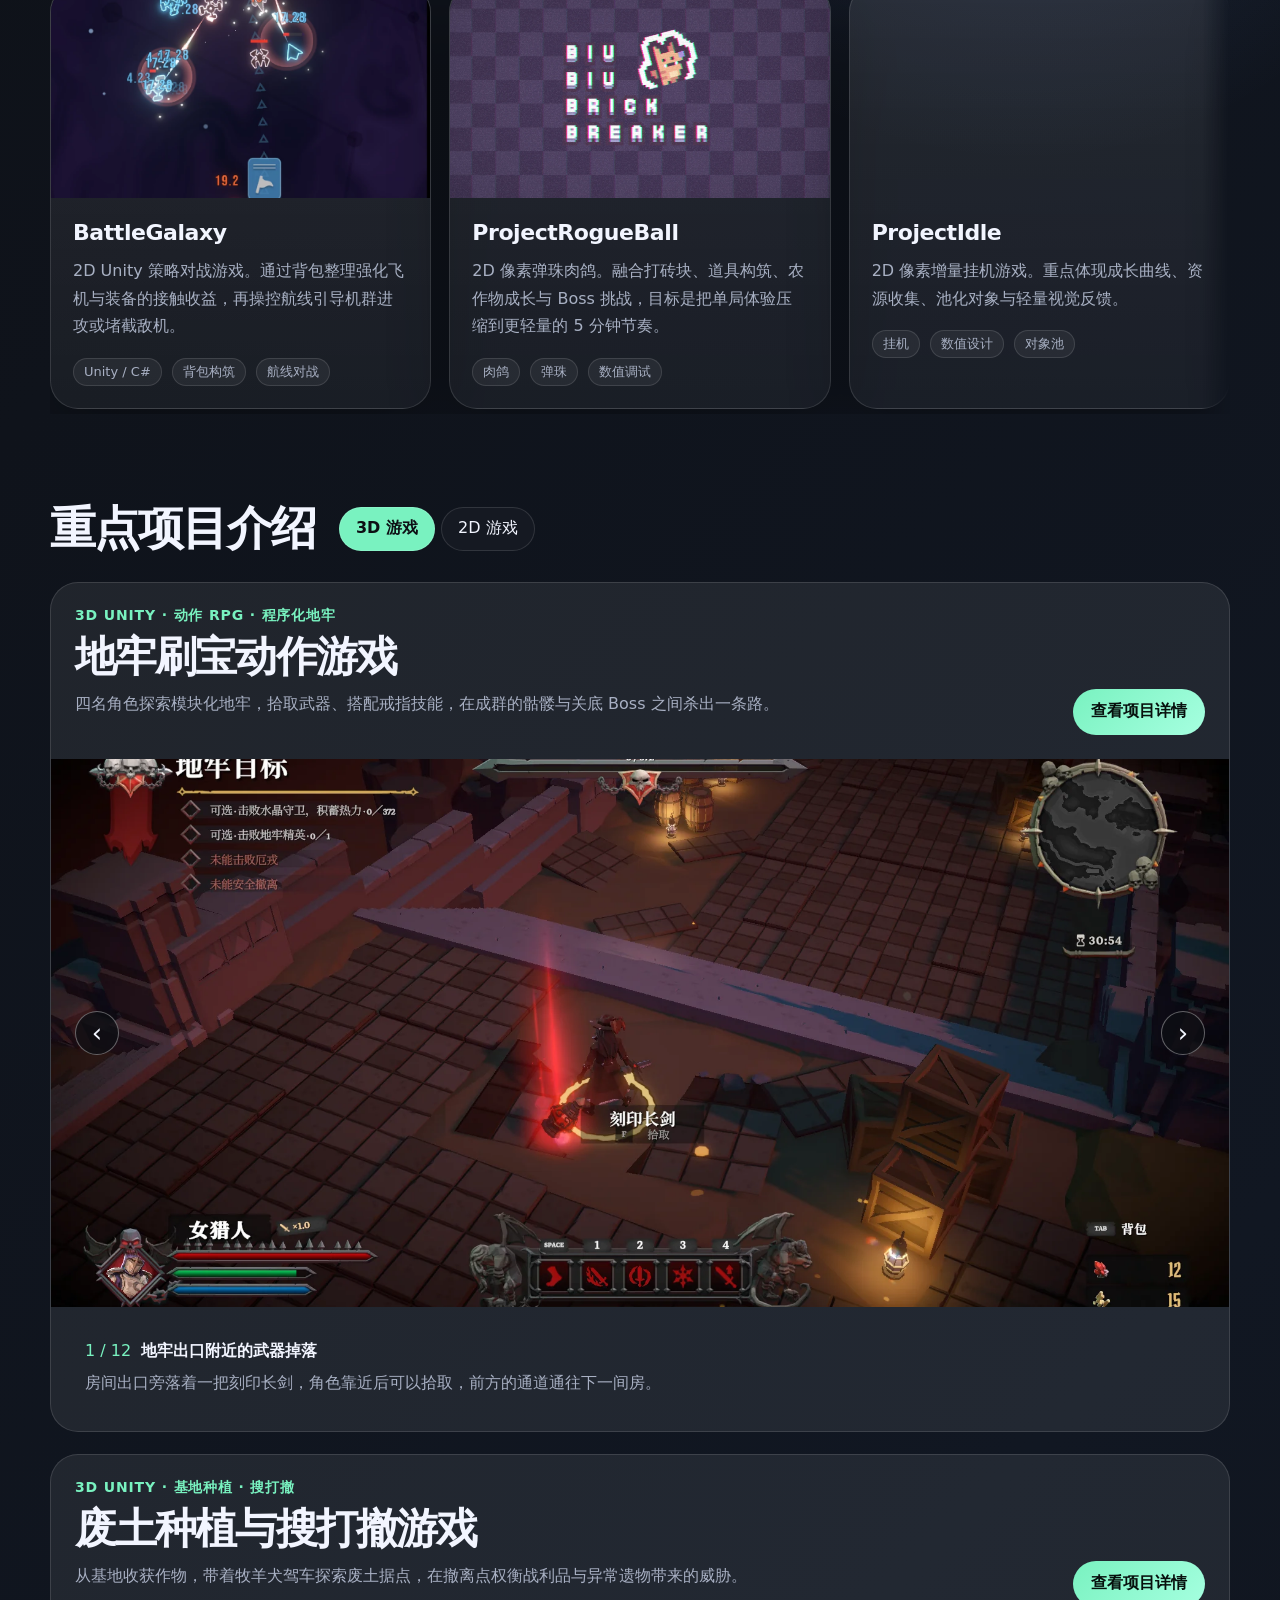
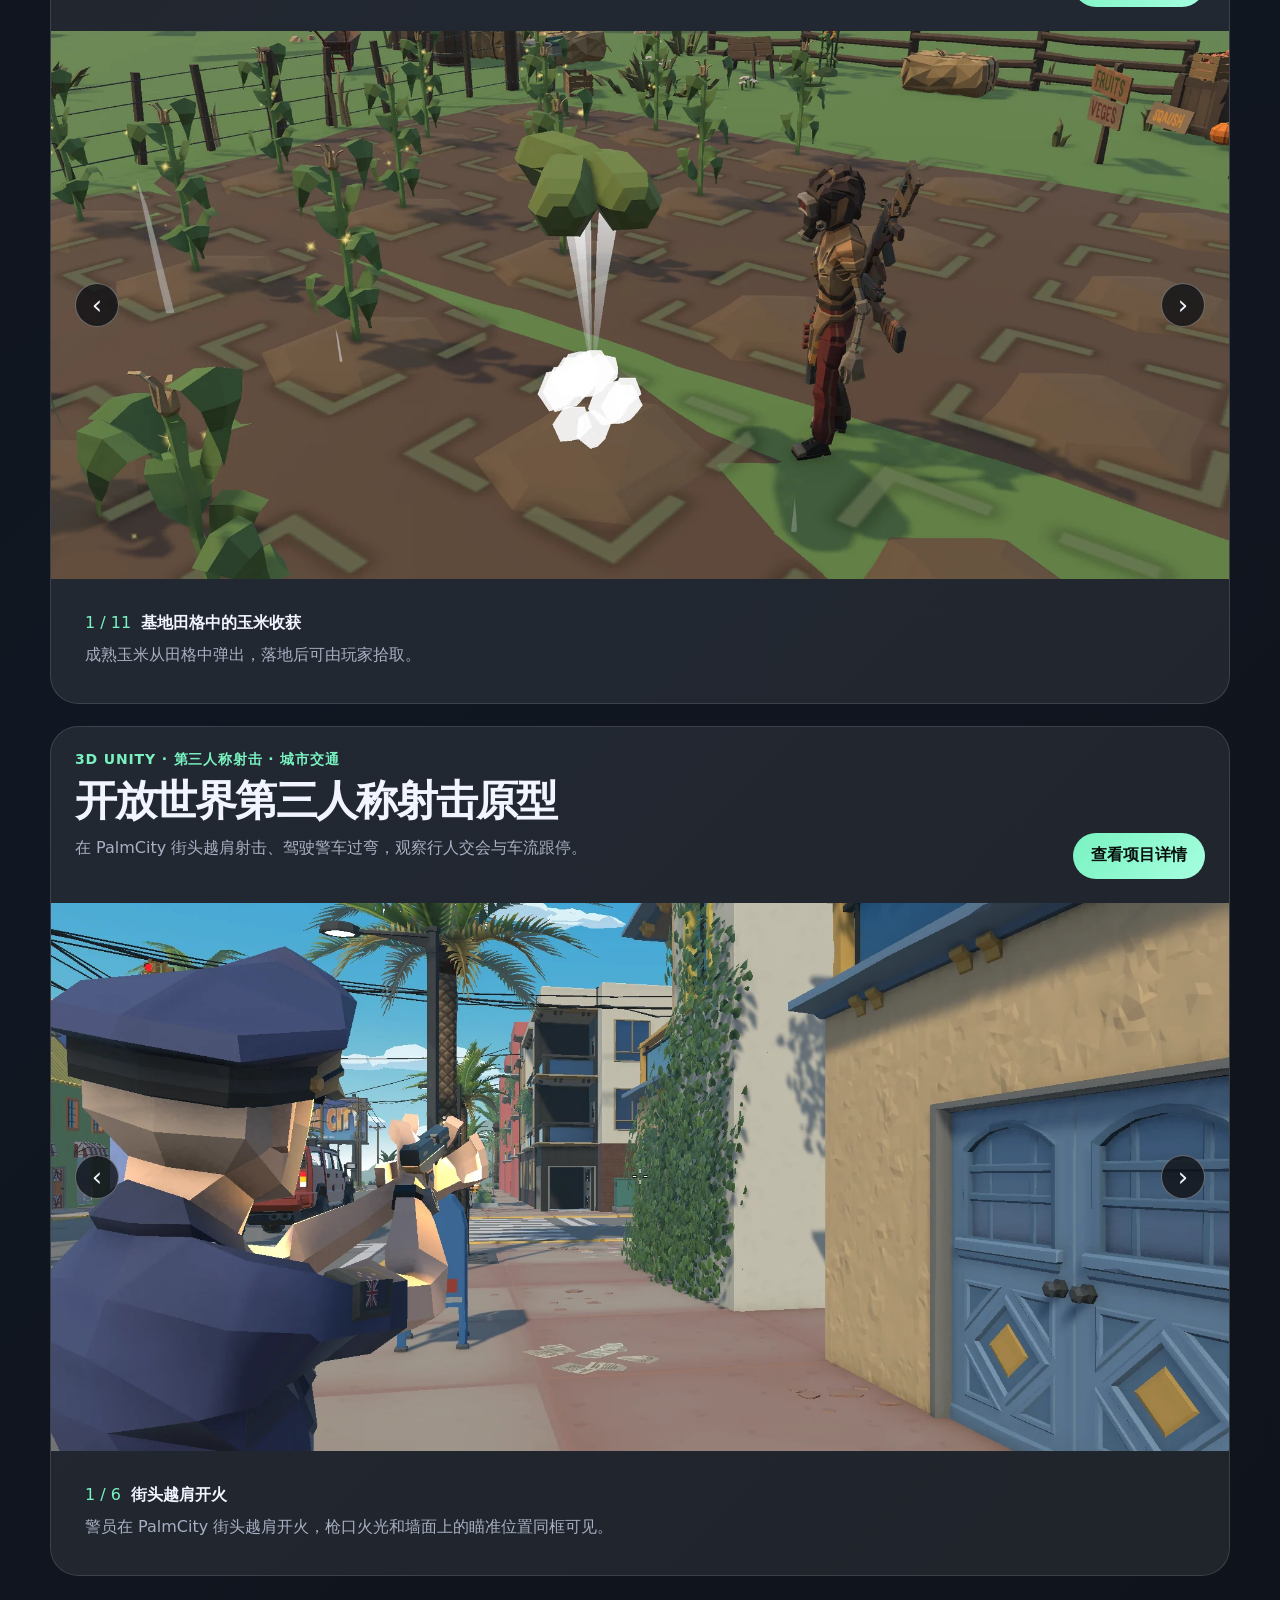
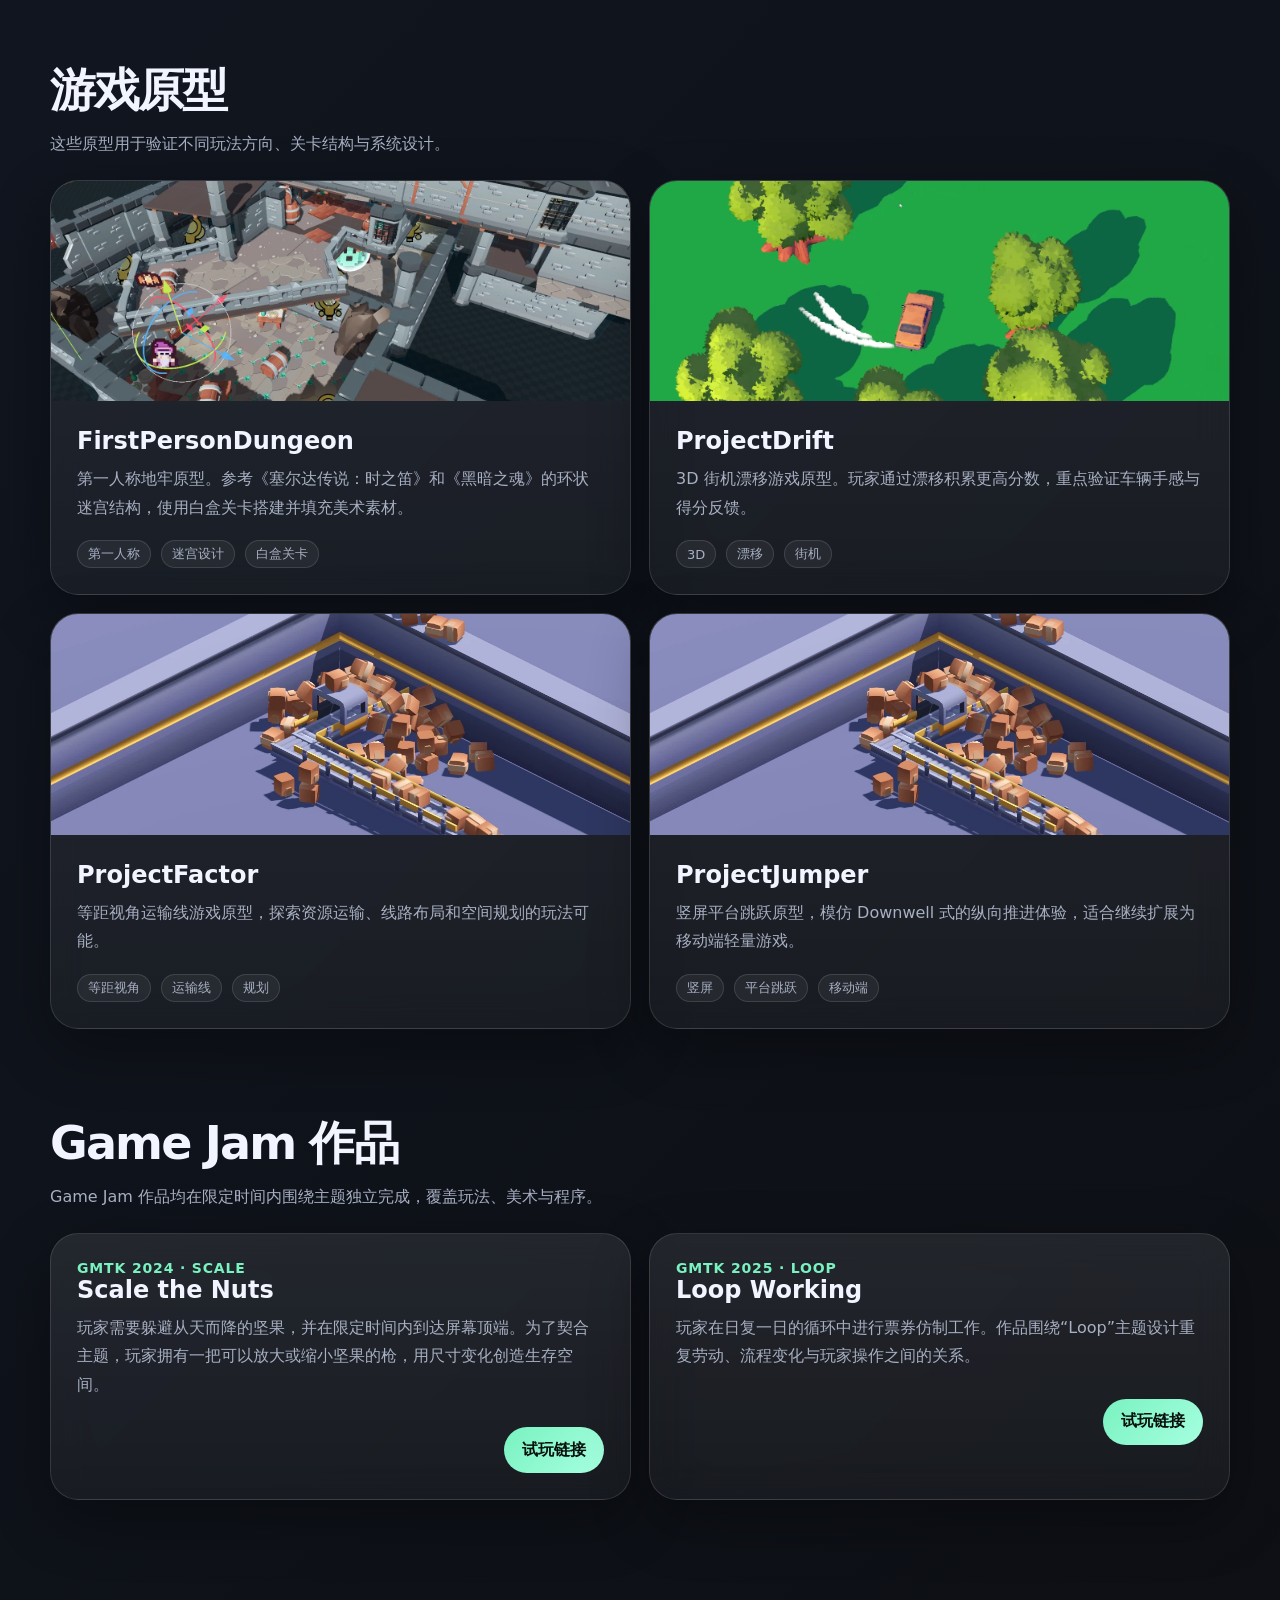
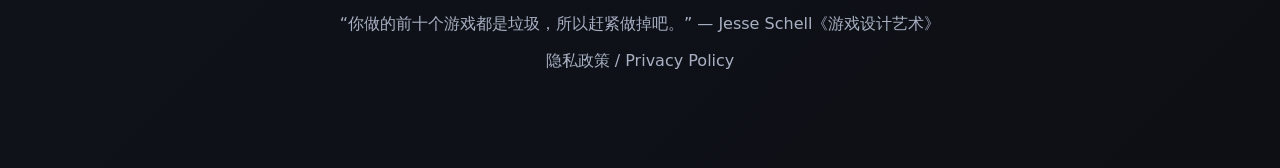
==== commit ae6be2b9: "Update portfolio pages with WebP images and WebM demos" ====
--- a/index.html
+++ b/index.html
@@ -720,7 +720,7 @@
   <nav class="nav">
     <div class="nav-inner">
       <a class="logo" href="#top" aria-label="返回顶部">
-        <img src="assets/portfolio.jpg" alt="FruitTea Portfolio">
+        <img src="assets/portfolio.webp" alt="FruitTea Portfolio">
         <span>陈庭辉</span>
       </a>
       <div class="nav-links">
@@ -831,7 +831,7 @@
         </div>
         <div class="browse-track" id="browse-2d" role="region" aria-labelledby="browse-2d-title" tabindex="0">
           <article class="project-card">
-            <img class="battlegalaxy-cover" src="assets/Preview-BattleGalaxy-Combat.png" alt="BattleGalaxy 航线对战阶段截图">
+            <img loading="lazy" decoding="async" class="battlegalaxy-cover" src="assets/Preview-BattleGalaxy-Combat.webp" alt="BattleGalaxy 航线对战阶段截图">
             <div class="project-body">
               <h3>BattleGalaxy</h3>
               <p>2D Unity 策略对战游戏。通过背包整理强化飞机与装备的接触收益，再操控航线引导机群进攻或堵截敌机。</p>
@@ -839,7 +839,7 @@
             </div>
           </article>
           <article class="project-card">
-            <img src="assets/Preview-RogueBall.png" alt="ProjectRogueBall 项目截图">
+            <img loading="lazy" decoding="async" src="assets/Preview-RogueBall.webp" alt="ProjectRogueBall 项目截图">
             <div class="project-body">
               <h3>ProjectRogueBall</h3>
               <p>2D 像素弹珠肉鸽。融合打砖块、道具构筑、农作物成长与 Boss 挑战，目标是把单局体验压缩到更轻量的 5 分钟节奏。</p>
@@ -847,7 +847,7 @@
             </div>
           </article>
           <article class="project-card">
-            <img src="assets/Preview-ProjectIdle.png" alt="ProjectIdle 项目截图">
+            <img loading="lazy" decoding="async" src="assets/Preview-ProjectIdle.png" alt="ProjectIdle 项目截图">
             <div class="project-body">
               <h3>ProjectIdle</h3>
               <p>2D 像素增量挂机游戏。重点体现成长曲线、资源收集、池化对象与轻量视觉反馈。</p>
@@ -855,7 +855,7 @@
             </div>
           </article>
           <article class="project-card">
-            <img src="assets/Preview-ProjectTheBazzel.png" alt="ProjectTheBazzel 项目截图">
+            <img loading="lazy" decoding="async" src="assets/Preview-ProjectTheBazzel.webp" alt="ProjectTheBazzel 项目截图">
             <div class="project-body">
               <h3>ProjectTheBazzel</h3>
               <p>大巴扎式弹珠游戏。结合路线探索、格子背包管理、道具组合与回合制弹珠战斗。</p>
@@ -863,7 +863,7 @@
             </div>
           </article>
           <article class="project-card">
-            <img src="assets/Preview-ProjectDogFight.png" alt="ProjectDogFight 项目截图">
+            <img loading="lazy" decoding="async" src="assets/Preview-ProjectDogFight.webp" alt="ProjectDogFight 项目截图">
             <div class="project-body">
               <h3>ProjectDogFight</h3>
               <p>2D 触屏街机飞机狗斗游戏。强调高速移动、敌人行为树、矢量图形 HUD 与复古未来风表现。</p>
@@ -871,7 +871,7 @@
             </div>
           </article>
           <article class="project-card">
-            <img src="assets/Preview-ProjectDrill.png" alt="ProjectDrill 项目截图">
+            <img loading="lazy" decoding="async" src="assets/Preview-ProjectDrill.webp" alt="ProjectDrill 项目截图">
             <div class="project-body">
               <h3>ProjectDrill</h3>
               <p>带钻头的 2D 平台跳跃游戏。玩家可以钻入特定地形，利用状态切换、关卡美术与粒子反馈形成差异化体验。</p>
@@ -916,7 +916,8 @@
       <div class="detail-list" id="games-2d" hidden>
         <article class="detail-card">
           <div class="detail-media battlegalaxy-media">
-            <video autoplay muted loop playsinline preload="metadata" poster="assets/Preview-BattleGalaxy.png" aria-label="BattleGalaxy 背包构筑与航线对战视频演示">
+            <video muted loop playsinline preload="metadata" poster="assets/Preview-BattleGalaxy.webp" aria-label="BattleGalaxy 背包构筑与航线对战视频演示">
+              <source src="assets/battlegalaxy-demo.webm" type="video/webm; codecs=vp9">
               <source src="assets/battlegalaxy-demo.mp4" type="video/mp4">
             </video>
           </div>
@@ -934,7 +935,8 @@
 
         <article class="detail-card">
           <div class="detail-media">
-            <video autoplay muted loop playsinline preload="metadata" poster="assets/viedo_loading.gif" aria-label="ProjectRogueBall 视频演示">
+            <video muted loop playsinline preload="metadata" poster="assets/viedo_loading.gif" aria-label="ProjectRogueBall 视频演示">
+              <source src="assets/rogueball-demo.webm" type="video/webm; codecs=vp9">
               <source src="assets/rogueball-demo.mp4" type="video/mp4">
             </video>
           </div>
@@ -953,7 +955,8 @@
 
         <article class="detail-card">
           <div class="detail-media">
-            <video autoplay muted loop playsinline preload="metadata" poster="assets/viedo_loading.gif" aria-label="ProjectIdle 视频演示">
+            <video muted loop playsinline preload="metadata" poster="assets/viedo_loading.gif" aria-label="ProjectIdle 视频演示">
+              <source src="assets/idle-demo.webm" type="video/webm; codecs=vp9">
               <source src="assets/idle-demo.mp4" type="video/mp4">
             </video>
           </div>
@@ -972,7 +975,8 @@
 
         <article class="detail-card">
           <div class="detail-media">
-            <video autoplay muted loop playsinline preload="metadata" poster="assets/viedo_loading.gif" aria-label="ProjectTheBazzel 视频演示">
+            <video muted loop playsinline preload="metadata" poster="assets/viedo_loading.gif" aria-label="ProjectTheBazzel 视频演示">
+              <source src="assets/thebazzel-demo.webm" type="video/webm; codecs=vp9">
               <source src="assets/thebazzel-demo.mp4" type="video/mp4">
             </video>
           </div>
@@ -991,7 +995,8 @@
 
         <article class="detail-card">
           <div class="detail-media">
-            <video autoplay muted loop playsinline preload="metadata" poster="assets/viedo_loading.gif" aria-label="ProjectDogFight 视频演示">
+            <video muted loop playsinline preload="metadata" poster="assets/viedo_loading.gif" aria-label="ProjectDogFight 视频演示">
+              <source src="assets/dogfight-demo.webm" type="video/webm; codecs=vp9">
               <source src="assets/dogfight-demo.mp4" type="video/mp4">
             </video>
           </div>
@@ -1010,7 +1015,8 @@
 
         <article class="detail-card">
           <div class="detail-media">
-            <video autoplay muted loop playsinline preload="metadata" poster="assets/viedo_loading.gif" aria-label="ProjectDrill 视频演示">
+            <video muted loop playsinline preload="metadata" poster="assets/viedo_loading.gif" aria-label="ProjectDrill 视频演示">
+              <source src="assets/drill-demo.webm" type="video/webm; codecs=vp9">
               <source src="assets/drill-demo.mp4" type="video/mp4">
             </video>
           </div>
@@ -1039,7 +1045,7 @@
 
       <div class="prototype-grid">
         <article class="prototype-card">
-          <img src="assets/FirstPersonDungeon.png" alt="FirstPersonDungeon 原型截图">
+          <img loading="lazy" decoding="async" src="assets/FirstPersonDungeon.webp" alt="FirstPersonDungeon 原型截图">
           <div class="prototype-body">
             <h3>FirstPersonDungeon</h3>
             <p>第一人称地牢原型。参考《塞尔达传说：时之笛》和《黑暗之魂》的环状迷宫结构，使用白盒关卡搭建并填充美术素材。</p>
@@ -1047,7 +1053,7 @@
           </div>
         </article>
         <article class="prototype-card">
-          <img src="assets/ProjectDrift.png" alt="ProjectDrift 原型截图">
+          <img loading="lazy" decoding="async" src="assets/ProjectDrift.webp" alt="ProjectDrift 原型截图">
           <div class="prototype-body">
             <h3>ProjectDrift</h3>
             <p>3D 街机漂移游戏原型。玩家通过漂移积累更高分数，重点验证车辆手感与得分反馈。</p>
@@ -1055,7 +1061,7 @@
           </div>
         </article>
         <article class="prototype-card">
-          <img src="assets/ProjectFactor.png" alt="ProjectFactor 原型截图">
+          <img loading="lazy" decoding="async" src="assets/ProjectFactor.webp" alt="ProjectFactor 原型截图">
           <div class="prototype-body">
             <h3>ProjectFactor</h3>
             <p>等距视角运输线游戏原型，探索资源运输、线路布局和空间规划的玩法可能。</p>
@@ -1063,7 +1069,7 @@
           </div>
         </article>
         <article class="prototype-card">
-          <img src="assets/ProjectBox.png" alt="ProjectJumper 原型截图">
+          <img loading="lazy" decoding="async" src="assets/ProjectBox.webp" alt="ProjectJumper 原型截图">
           <div class="prototype-body">
             <h3>ProjectJumper</h3>
             <p>竖屏平台跳跃原型，模仿 Downwell 式的纵向推进体验，适合继续扩展为移动端轻量游戏。</p>
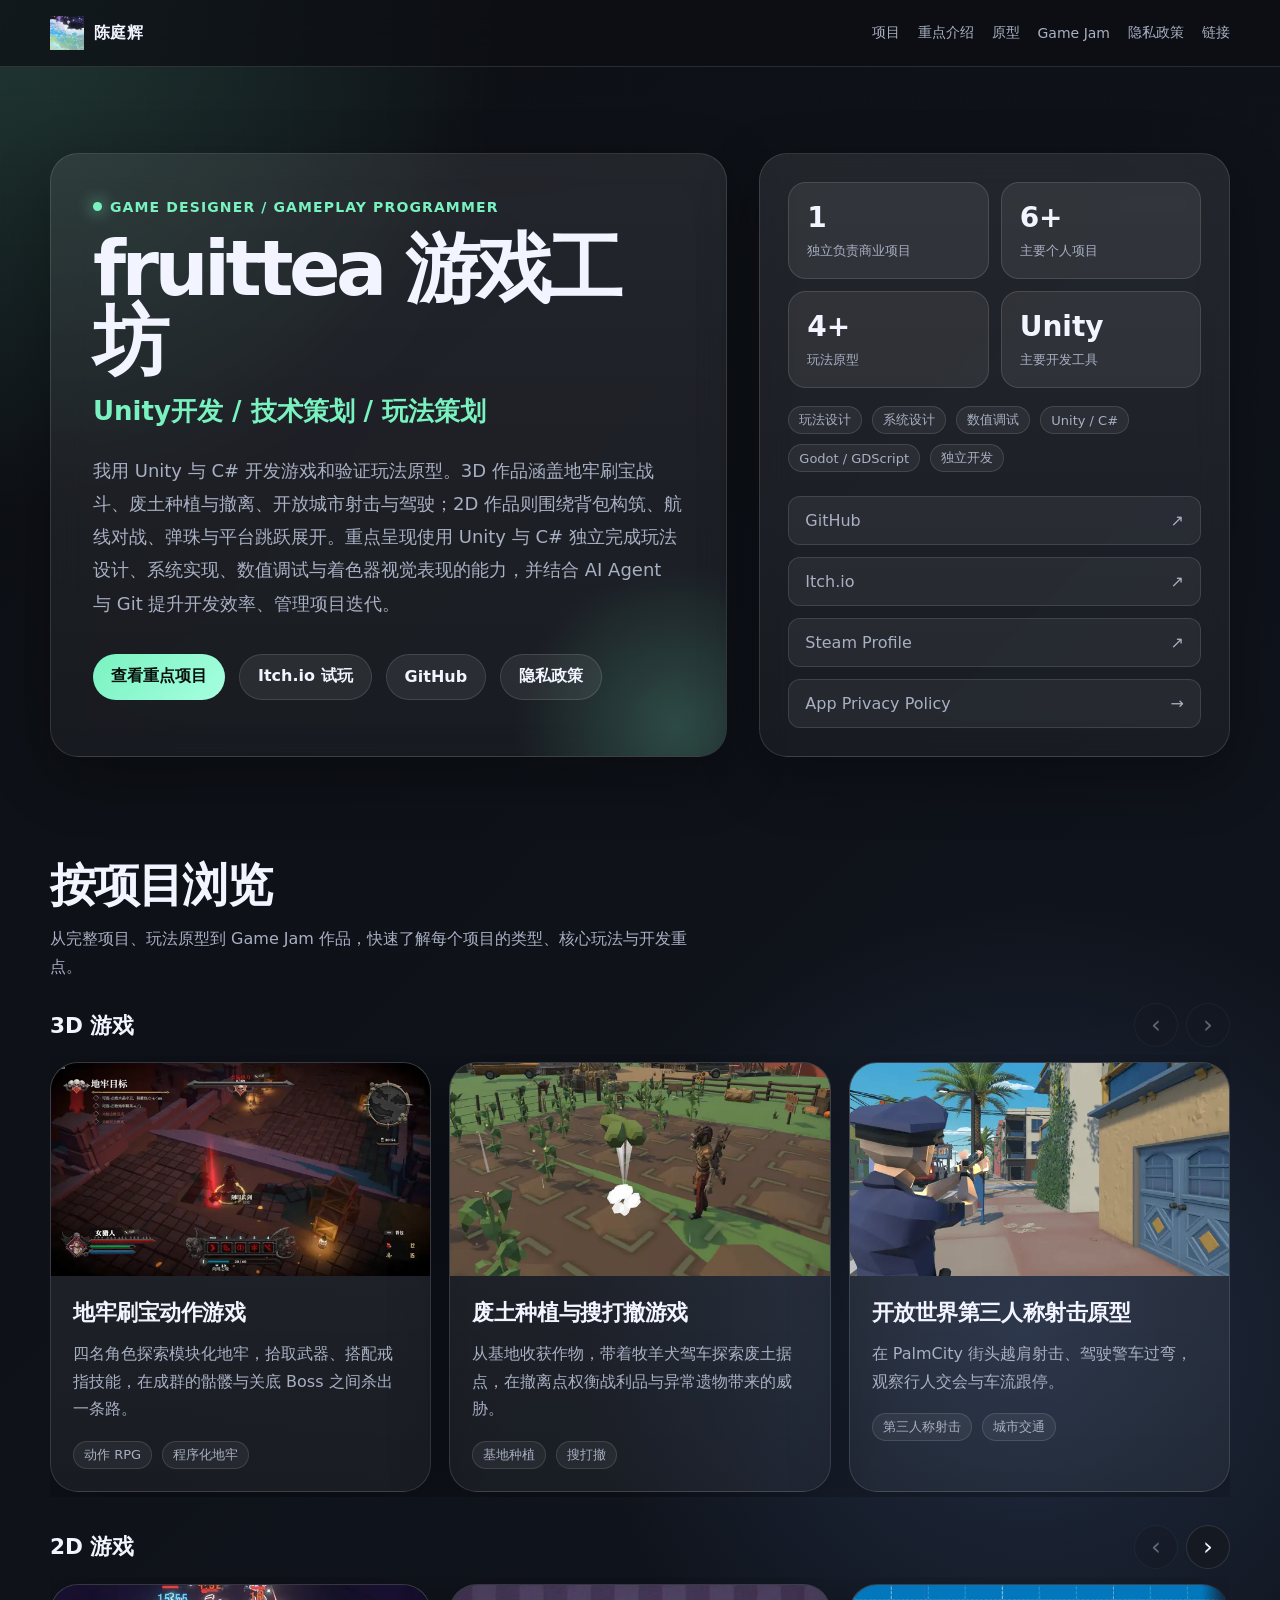
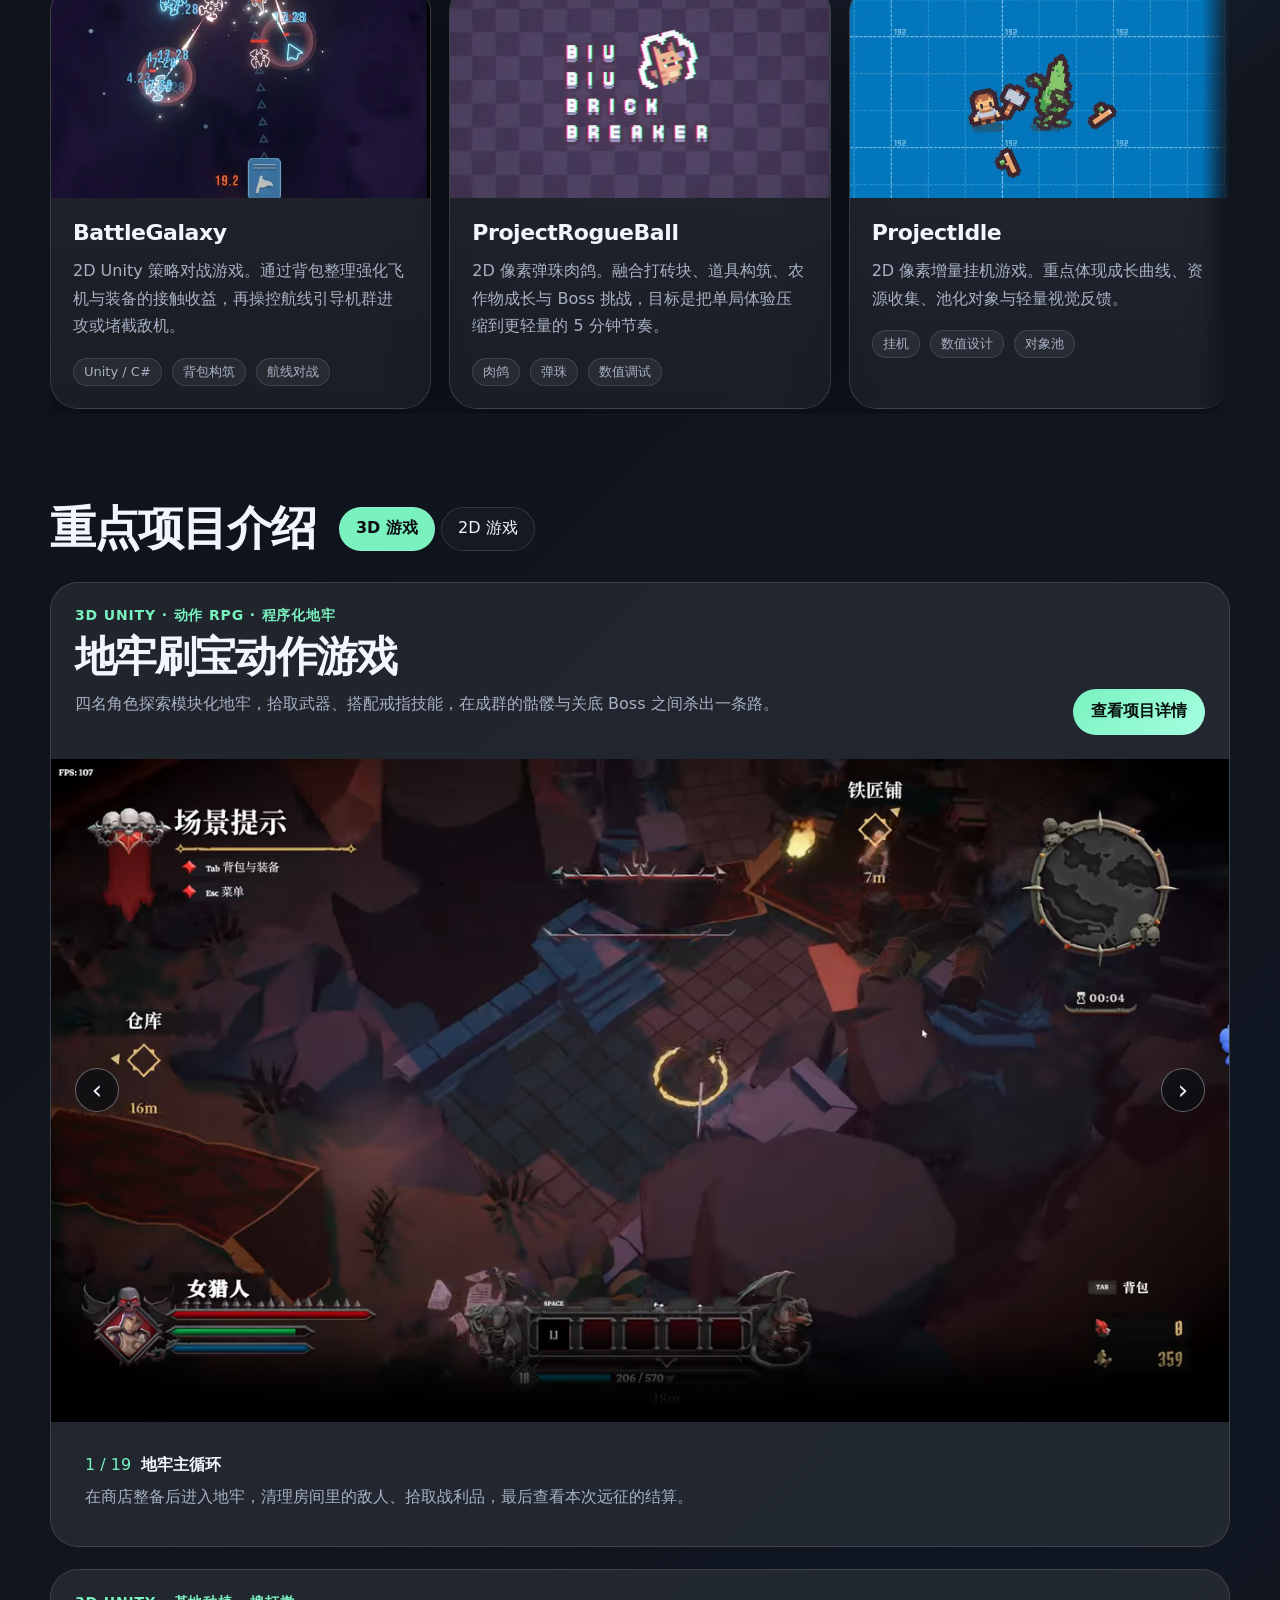
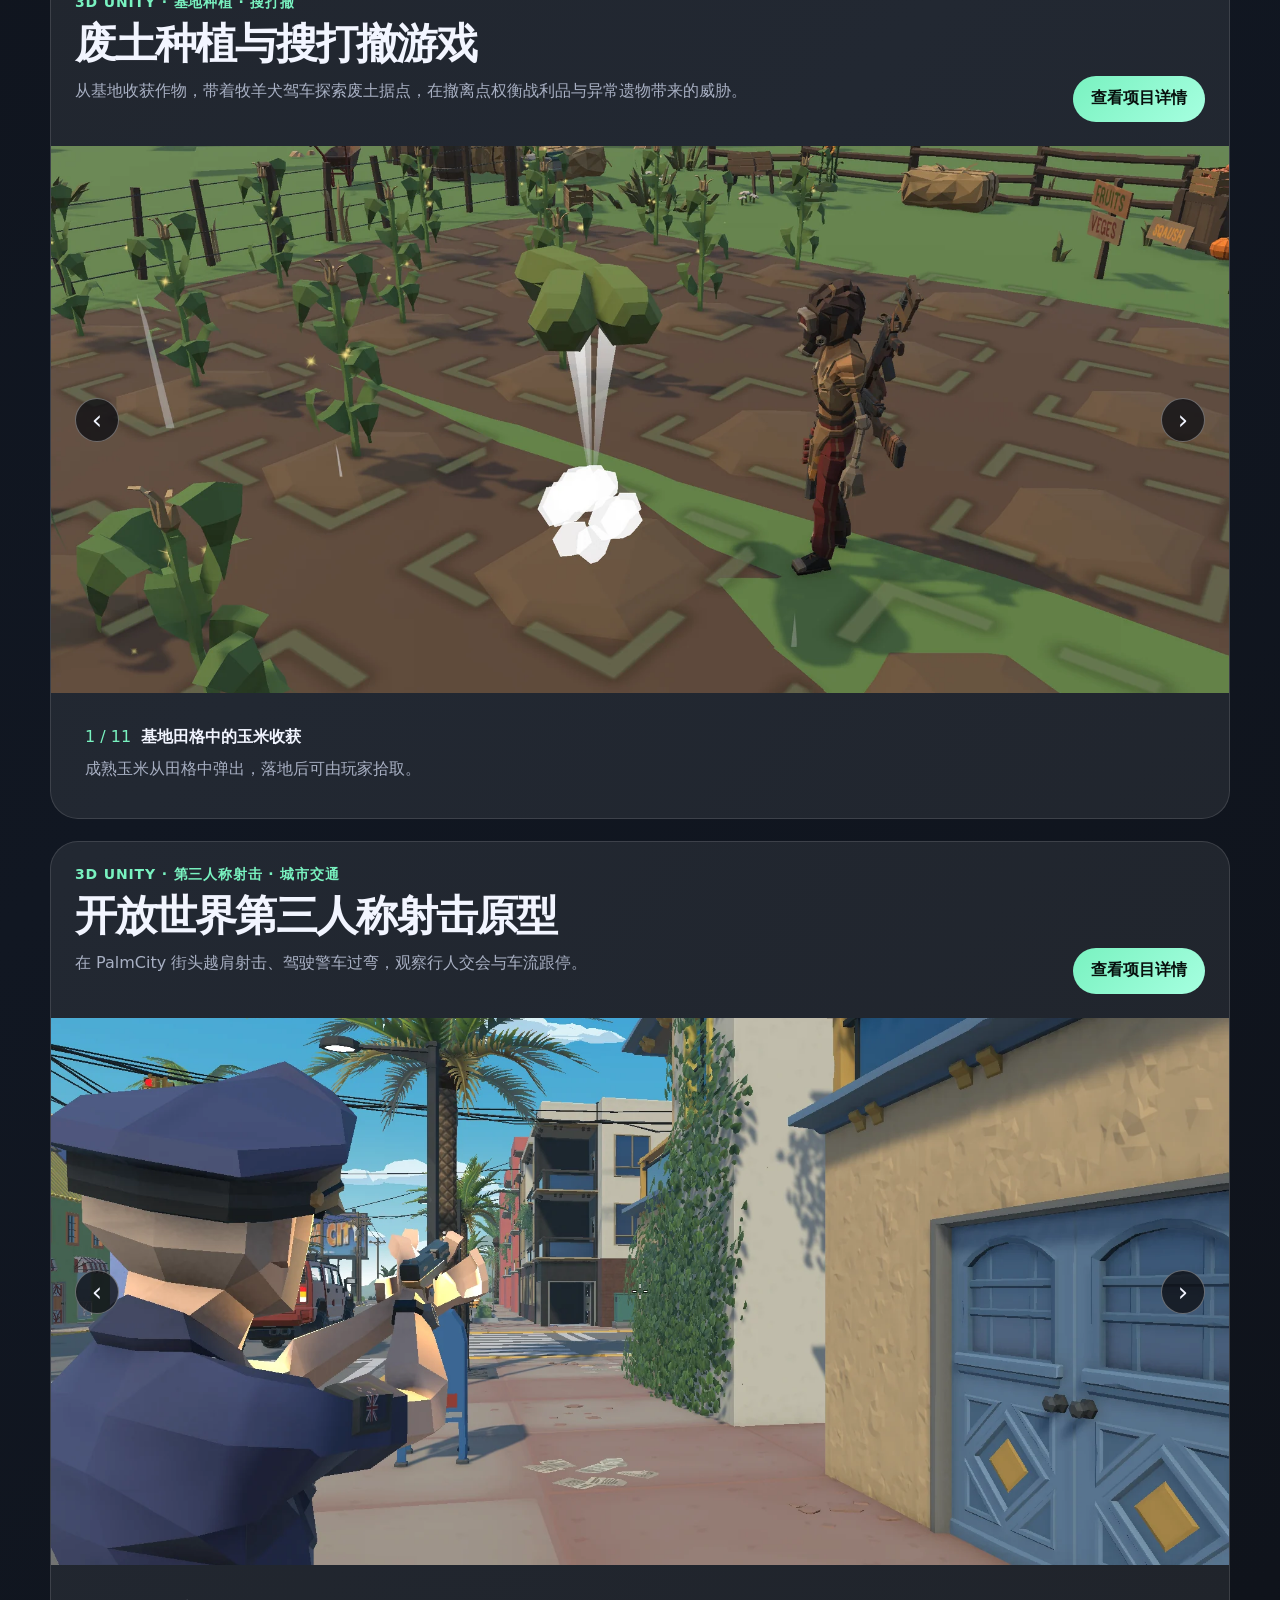
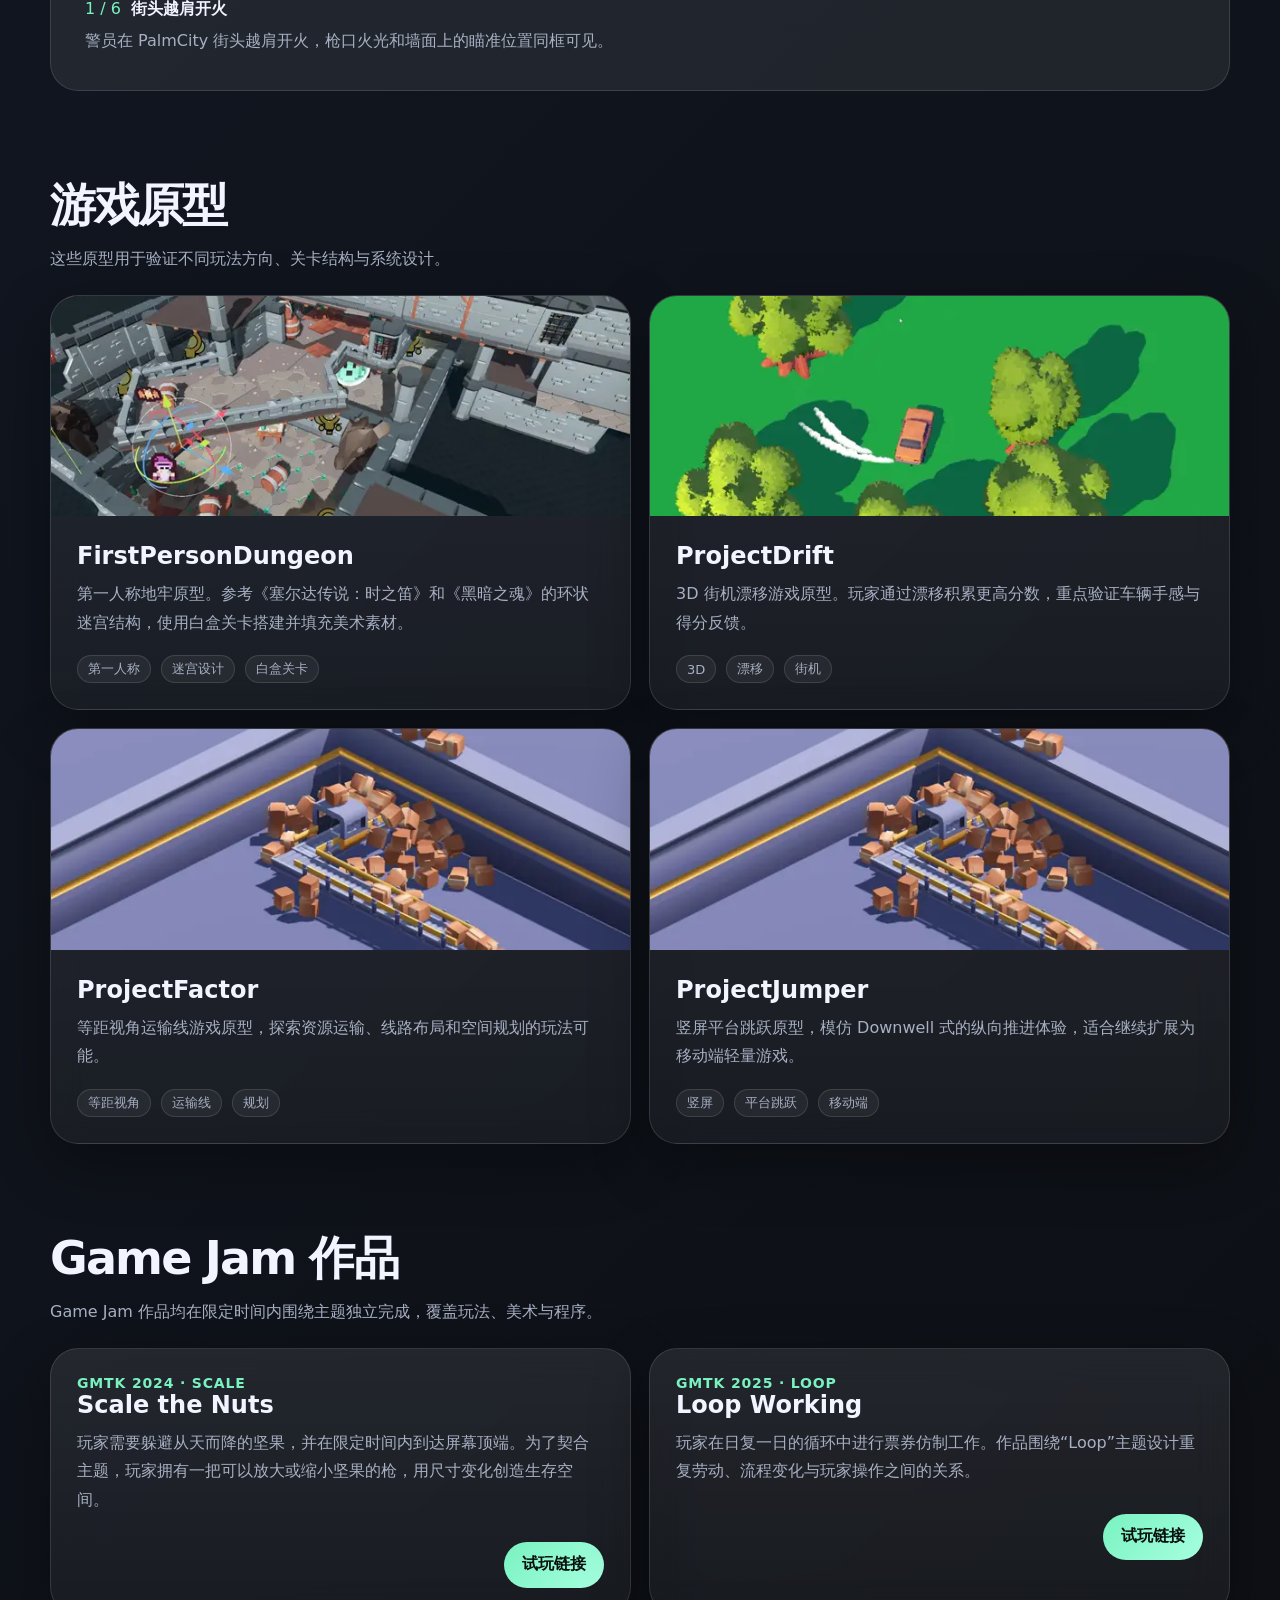
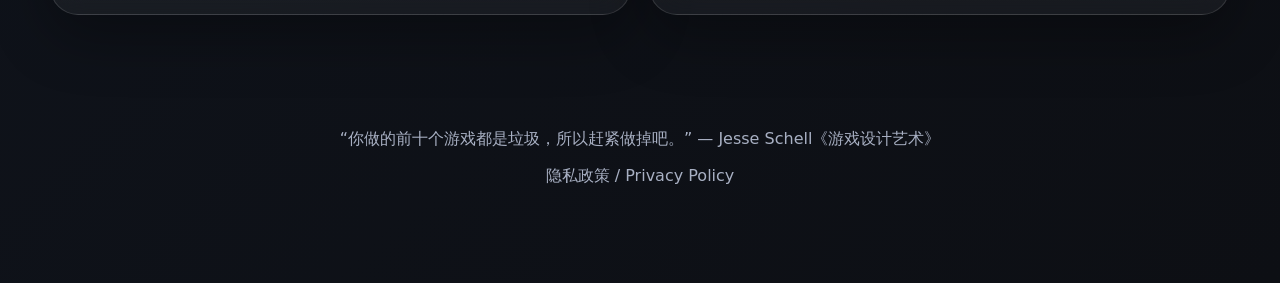
==== commit 39e88185: "Update portfolio galleries, covers, and dungeon videos" ====
--- a/index.html
+++ b/index.html
@@ -560,6 +560,7 @@
 
     .prototype-card img {
       width: 100%;
+      height: auto;
       aspect-ratio: 21 / 8;
       object-fit: cover;
     }
@@ -668,7 +669,7 @@
       background: var(--accent);
       font-weight: 700;
     }
-    #details { scroll-margin-top: 64px; }
+    #details, #games-2d .detail-card { scroll-margin-top: 80px; }
     .detail-list[hidden] { display: none; }
     .game-cover { width: 100%; height: auto; }
     .game-gallery {
@@ -680,6 +681,13 @@
     }
     .gallery-stage { position: relative; background: var(--bg); }
     .gallery-image { display: block; aspect-ratio: 2.15; overflow: hidden; }
+    .game-gallery:has(.gallery-link[href="portfolio-3d/dungeon.html"]) .gallery-image {
+      aspect-ratio: 16 / 9;
+      background: #101014;
+    }
+    .game-gallery:has(.gallery-link[href="portfolio-3d/dungeon.html"]) .gallery-image img { object-fit: contain; }
+    .gallery-image[hidden], .project-video[hidden] { display: none; }
+    .project-video { display: block; width: 100%; aspect-ratio: 16 / 9; background: #101014; }
     .gallery-image img { width: 100%; height: 100%; object-fit: cover; object-position: center; }
     .gallery-stage button {
       position: absolute;
@@ -741,7 +749,7 @@
         <h1>fruittea 游戏工坊</h1>
         <div class="hero-subtitle">Unity开发 / 技术策划 / 玩法策划</div>
         <p>
-          这里展示我独立开发与原型验证的游戏项目，涵盖背包构筑、航线对战、2D 肉鸽、弹珠、挂机与平台跳跃等玩法。重点呈现使用 Unity 与 C# 独立完成玩法设计、系统实现、数值调试与着色器视觉表现的能力，并结合 AI Agent 与 Git 提升开发效率、管理项目迭代。
+          我用 Unity 与 C# 开发游戏和验证玩法原型。3D 作品涵盖地牢刷宝战斗、废土种植与撤离、开放城市射击与驾驶；2D 作品则围绕背包构筑、航线对战、弹珠与平台跳跃展开。重点呈现使用 Unity 与 C# 独立完成玩法设计、系统实现、数值调试与着色器视觉表现的能力，并结合 AI Agent 与 Git 提升开发效率、管理项目迭代。
         </p>
         <div class="hero-actions">
           <a class="button primary" href="#details">查看重点项目</a>
@@ -795,7 +803,7 @@
         </div>
         <div class="browse-track" id="browse-3d" role="region" aria-labelledby="browse-3d-title" tabindex="0">
           <a class="project-card" href="portfolio-3d/dungeon.html">
-            <img src="portfolio-3d/assets/dungeon/01-dungeon-loot.webp" alt="地牢出口附近的武器掉落" width="1920" height="1080" loading="lazy" class="game-cover">
+            <img src="assets/covers/01-dungeon-loot.webp" alt="地牢出口附近的武器掉落" width="640" height="360" data-project-cover loading="eager" fetchpriority="high" class="game-cover">
             <div class="project-body">
               <h3>地牢刷宝动作游戏</h3>
               <p>四名角色探索模块化地牢，拾取武器、搭配戒指技能，在成群的骷髅与关底 Boss 之间杀出一条路。</p>
@@ -803,7 +811,7 @@
             </div>
           </a>
           <a class="project-card" href="portfolio-3d/wasteland.html">
-            <img src="portfolio-3d/assets/wasteland/01-base-harvest.webp" alt="基地田格中的玉米收获" width="1920" height="1080" loading="lazy" class="game-cover">
+            <img src="assets/covers/01-base-harvest.webp" alt="基地田格中的玉米收获" width="640" height="360" data-project-cover loading="eager" fetchpriority="high" class="game-cover">
             <div class="project-body">
               <h3>废土种植与搜打撤游戏</h3>
               <p>从基地收获作物，带着牧羊犬驾车探索废土据点，在撤离点权衡战利品与异常遗物带来的威胁。</p>
@@ -811,7 +819,7 @@
             </div>
           </a>
           <a class="project-card" href="portfolio-3d/open-world.html">
-            <img src="portfolio-3d/assets/open-world/01-shoulder-shot.webp" alt="街头越肩开火" width="1920" height="1080" loading="lazy" class="game-cover">
+            <img src="assets/covers/01-shoulder-shot.webp" alt="街头越肩开火" width="640" height="360" data-project-cover loading="eager" fetchpriority="high" class="game-cover">
             <div class="project-body">
               <h3>开放世界第三人称射击原型</h3>
               <p>在 PalmCity 街头越肩射击、驾驶警车过弯，观察行人交会与车流跟停。</p>
@@ -830,54 +838,54 @@
           </div>
         </div>
         <div class="browse-track" id="browse-2d" role="region" aria-labelledby="browse-2d-title" tabindex="0">
-          <article class="project-card">
-            <img loading="lazy" decoding="async" class="battlegalaxy-cover" src="assets/Preview-BattleGalaxy-Combat.webp" alt="BattleGalaxy 航线对战阶段截图">
+          <a class="project-card" href="#battlegalaxy">
+            <img width="640" height="360" data-project-cover loading="eager" fetchpriority="high" decoding="async" class="battlegalaxy-cover" src="assets/covers/Preview-BattleGalaxy-Combat.webp" alt="BattleGalaxy 航线对战阶段截图">
             <div class="project-body">
               <h3>BattleGalaxy</h3>
               <p>2D Unity 策略对战游戏。通过背包整理强化飞机与装备的接触收益，再操控航线引导机群进攻或堵截敌机。</p>
               <div class="tag-row"><span class="tag">Unity / C#</span><span class="tag">背包构筑</span><span class="tag">航线对战</span></div>
             </div>
-          </article>
-          <article class="project-card">
-            <img loading="lazy" decoding="async" src="assets/Preview-RogueBall.webp" alt="ProjectRogueBall 项目截图">
+          </a>
+          <a class="project-card" href="#projectrogueball">
+            <img width="640" height="434" data-project-cover loading="eager" fetchpriority="high" decoding="async" src="assets/covers/Preview-RogueBall.webp" alt="ProjectRogueBall 项目截图">
             <div class="project-body">
               <h3>ProjectRogueBall</h3>
               <p>2D 像素弹珠肉鸽。融合打砖块、道具构筑、农作物成长与 Boss 挑战，目标是把单局体验压缩到更轻量的 5 分钟节奏。</p>
               <div class="tag-row"><span class="tag">肉鸽</span><span class="tag">弹珠</span><span class="tag">数值调试</span></div>
             </div>
-          </article>
-          <article class="project-card">
-            <img loading="lazy" decoding="async" src="assets/Preview-ProjectIdle.png" alt="ProjectIdle 项目截图">
+          </a>
+          <a class="project-card" href="#projectidle">
+            <img width="640" height="432" data-project-cover loading="eager" fetchpriority="high" decoding="async" src="assets/covers/Preview-ProjectIdle.webp" alt="ProjectIdle 项目截图">
             <div class="project-body">
               <h3>ProjectIdle</h3>
               <p>2D 像素增量挂机游戏。重点体现成长曲线、资源收集、池化对象与轻量视觉反馈。</p>
               <div class="tag-row"><span class="tag">挂机</span><span class="tag">数值设计</span><span class="tag">对象池</span></div>
             </div>
-          </article>
-          <article class="project-card">
-            <img loading="lazy" decoding="async" src="assets/Preview-ProjectTheBazzel.webp" alt="ProjectTheBazzel 项目截图">
+          </a>
+          <a class="project-card" href="#projectthebazzel">
+            <img width="640" height="386" data-project-cover loading="eager" fetchpriority="high" decoding="async" src="assets/covers/Preview-ProjectTheBazzel.webp" alt="ProjectTheBazzel 项目截图">
             <div class="project-body">
               <h3>ProjectTheBazzel</h3>
               <p>大巴扎式弹珠游戏。结合路线探索、格子背包管理、道具组合与回合制弹珠战斗。</p>
               <div class="tag-row"><span class="tag">背包管理</span><span class="tag">回合制</span><span class="tag">状态机</span></div>
             </div>
-          </article>
-          <article class="project-card">
-            <img loading="lazy" decoding="async" src="assets/Preview-ProjectDogFight.webp" alt="ProjectDogFight 项目截图">
+          </a>
+          <a class="project-card" href="#projectdogfight">
+            <img width="640" height="350" data-project-cover loading="eager" fetchpriority="high" decoding="async" src="assets/covers/Preview-ProjectDogFight.webp" alt="ProjectDogFight 项目截图">
             <div class="project-body">
               <h3>ProjectDogFight</h3>
               <p>2D 触屏街机飞机狗斗游戏。强调高速移动、敌人行为树、矢量图形 HUD 与复古未来风表现。</p>
               <div class="tag-row"><span class="tag">触屏</span><span class="tag">街机</span><span class="tag">行为树</span></div>
             </div>
-          </article>
-          <article class="project-card">
-            <img loading="lazy" decoding="async" src="assets/Preview-ProjectDrill.webp" alt="ProjectDrill 项目截图">
+          </a>
+          <a class="project-card" href="#projectdrill">
+            <img width="640" height="396" data-project-cover loading="eager" fetchpriority="high" decoding="async" src="assets/covers/Preview-ProjectDrill.webp" alt="ProjectDrill 项目截图">
             <div class="project-body">
               <h3>ProjectDrill</h3>
               <p>带钻头的 2D 平台跳跃游戏。玩家可以钻入特定地形，利用状态切换、关卡美术与粒子反馈形成差异化体验。</p>
               <div class="tag-row"><span class="tag">平台跳跃</span><span class="tag">状态机</span><span class="tag">粒子反馈</span></div>
             </div>
-          </article>
+          </a>
         </div>
       </div>
     </section>
@@ -903,9 +911,9 @@
             <a class="button primary gallery-link">查看项目详情</a>
           </header>
           <div class="gallery-stage">
-            <button type="button" aria-label="上一张截图">‹</button>
-            <a class="gallery-image"><img loading="lazy" alt=""></a>
-            <button type="button" aria-label="下一张截图">›</button>
+            <button type="button" aria-label="上一项">‹</button>
+            <a class="gallery-image"><img loading="lazy" fetchpriority="low" alt=""></a>
+            <button type="button" aria-label="下一项">›</button>
           </div>
           <div class="detail-content gallery-caption" aria-live="polite" aria-atomic="true">
             <span class="gallery-count"></span><strong></strong>
@@ -914,9 +922,9 @@
         </article>
       </template>
       <div class="detail-list" id="games-2d" hidden>
-        <article class="detail-card">
+        <article class="detail-card" id="battlegalaxy" tabindex="-1">
           <div class="detail-media battlegalaxy-media">
-            <video muted loop playsinline preload="metadata" poster="assets/Preview-BattleGalaxy.webp" aria-label="BattleGalaxy 背包构筑与航线对战视频演示">
+            <video muted loop playsinline preload="none" data-poster="assets/covers/Preview-BattleGalaxy-Combat.webp" aria-label="BattleGalaxy 背包构筑与航线对战视频演示">
               <source src="assets/battlegalaxy-demo.webm" type="video/webm; codecs=vp9">
               <source src="assets/battlegalaxy-demo.mp4" type="video/mp4">
             </video>
@@ -933,9 +941,9 @@
           </div>
         </article>
 
-        <article class="detail-card">
+        <article class="detail-card" id="projectrogueball" tabindex="-1">
           <div class="detail-media">
-            <video muted loop playsinline preload="metadata" poster="assets/viedo_loading.gif" aria-label="ProjectRogueBall 视频演示">
+            <video muted loop playsinline preload="none" data-poster="assets/covers/Preview-RogueBall.webp" aria-label="ProjectRogueBall 视频演示">
               <source src="assets/rogueball-demo.webm" type="video/webm; codecs=vp9">
               <source src="assets/rogueball-demo.mp4" type="video/mp4">
             </video>
@@ -953,9 +961,9 @@
           </div>
         </article>
 
-        <article class="detail-card">
+        <article class="detail-card" id="projectidle" tabindex="-1">
           <div class="detail-media">
-            <video muted loop playsinline preload="metadata" poster="assets/viedo_loading.gif" aria-label="ProjectIdle 视频演示">
+            <video muted loop playsinline preload="none" data-poster="assets/covers/Preview-ProjectIdle.webp" aria-label="ProjectIdle 视频演示">
               <source src="assets/idle-demo.webm" type="video/webm; codecs=vp9">
               <source src="assets/idle-demo.mp4" type="video/mp4">
             </video>
@@ -973,9 +981,9 @@
           </div>
         </article>
 
-        <article class="detail-card">
+        <article class="detail-card" id="projectthebazzel" tabindex="-1">
           <div class="detail-media">
-            <video muted loop playsinline preload="metadata" poster="assets/viedo_loading.gif" aria-label="ProjectTheBazzel 视频演示">
+            <video muted loop playsinline preload="none" data-poster="assets/covers/Preview-ProjectTheBazzel.webp" aria-label="ProjectTheBazzel 视频演示">
               <source src="assets/thebazzel-demo.webm" type="video/webm; codecs=vp9">
               <source src="assets/thebazzel-demo.mp4" type="video/mp4">
             </video>
@@ -993,9 +1001,9 @@
           </div>
         </article>
 
-        <article class="detail-card">
+        <article class="detail-card" id="projectdogfight" tabindex="-1">
           <div class="detail-media">
-            <video muted loop playsinline preload="metadata" poster="assets/viedo_loading.gif" aria-label="ProjectDogFight 视频演示">
+            <video muted loop playsinline preload="none" data-poster="assets/covers/Preview-ProjectDogFight.webp" aria-label="ProjectDogFight 视频演示">
               <source src="assets/dogfight-demo.webm" type="video/webm; codecs=vp9">
               <source src="assets/dogfight-demo.mp4" type="video/mp4">
             </video>
@@ -1013,9 +1021,9 @@
           </div>
         </article>
 
-        <article class="detail-card">
+        <article class="detail-card" id="projectdrill" tabindex="-1">
           <div class="detail-media">
-            <video muted loop playsinline preload="metadata" poster="assets/viedo_loading.gif" aria-label="ProjectDrill 视频演示">
+            <video muted loop playsinline preload="none" data-poster="assets/covers/Preview-ProjectDrill.webp" aria-label="ProjectDrill 视频演示">
               <source src="assets/drill-demo.webm" type="video/webm; codecs=vp9">
               <source src="assets/drill-demo.mp4" type="video/mp4">
             </video>
@@ -1045,7 +1053,7 @@
 
       <div class="prototype-grid">
         <article class="prototype-card">
-          <img loading="lazy" decoding="async" src="assets/FirstPersonDungeon.webp" alt="FirstPersonDungeon 原型截图">
+          <img width="640" height="472" data-project-cover loading="eager" fetchpriority="high" decoding="async" src="assets/covers/FirstPersonDungeon.webp" alt="FirstPersonDungeon 原型截图">
           <div class="prototype-body">
             <h3>FirstPersonDungeon</h3>
             <p>第一人称地牢原型。参考《塞尔达传说：时之笛》和《黑暗之魂》的环状迷宫结构，使用白盒关卡搭建并填充美术素材。</p>
@@ -1053,7 +1061,7 @@
           </div>
         </article>
         <article class="prototype-card">
-          <img loading="lazy" decoding="async" src="assets/ProjectDrift.webp" alt="ProjectDrift 原型截图">
+          <img width="640" height="356" data-project-cover loading="eager" fetchpriority="high" decoding="async" src="assets/covers/ProjectDrift.webp" alt="ProjectDrift 原型截图">
           <div class="prototype-body">
             <h3>ProjectDrift</h3>
             <p>3D 街机漂移游戏原型。玩家通过漂移积累更高分数，重点验证车辆手感与得分反馈。</p>
@@ -1061,7 +1069,7 @@
           </div>
         </article>
         <article class="prototype-card">
-          <img loading="lazy" decoding="async" src="assets/ProjectFactor.webp" alt="ProjectFactor 原型截图">
+          <img width="640" height="356" data-project-cover loading="eager" fetchpriority="high" decoding="async" src="assets/covers/ProjectFactor.webp" alt="ProjectFactor 原型截图">
           <div class="prototype-body">
             <h3>ProjectFactor</h3>
             <p>等距视角运输线游戏原型，探索资源运输、线路布局和空间规划的玩法可能。</p>
@@ -1069,7 +1077,7 @@
           </div>
         </article>
         <article class="prototype-card">
-          <img loading="lazy" decoding="async" src="assets/ProjectBox.webp" alt="ProjectJumper 原型截图">
+          <img width="640" height="356" data-project-cover loading="eager" fetchpriority="high" decoding="async" src="assets/covers/ProjectBox.webp" alt="ProjectJumper 原型截图">
           <div class="prototype-body">
             <h3>ProjectJumper</h3>
             <p>竖屏平台跳跃原型，模仿 Downwell 式的纵向推进体验，适合继续扩展为移动端轻量游戏。</p>
@@ -1110,7 +1118,8 @@
     </footer>
   </main>
   <script src="assets/project-browse.js"></script>
-  <script src="assets/project-galleries.js"></script>
+  <script src="assets/project-video.js"></script>
+<script src="assets/project-galleries.js"></script>
 <script src="assets/image-preview.js"></script>
 </body>
 </html>
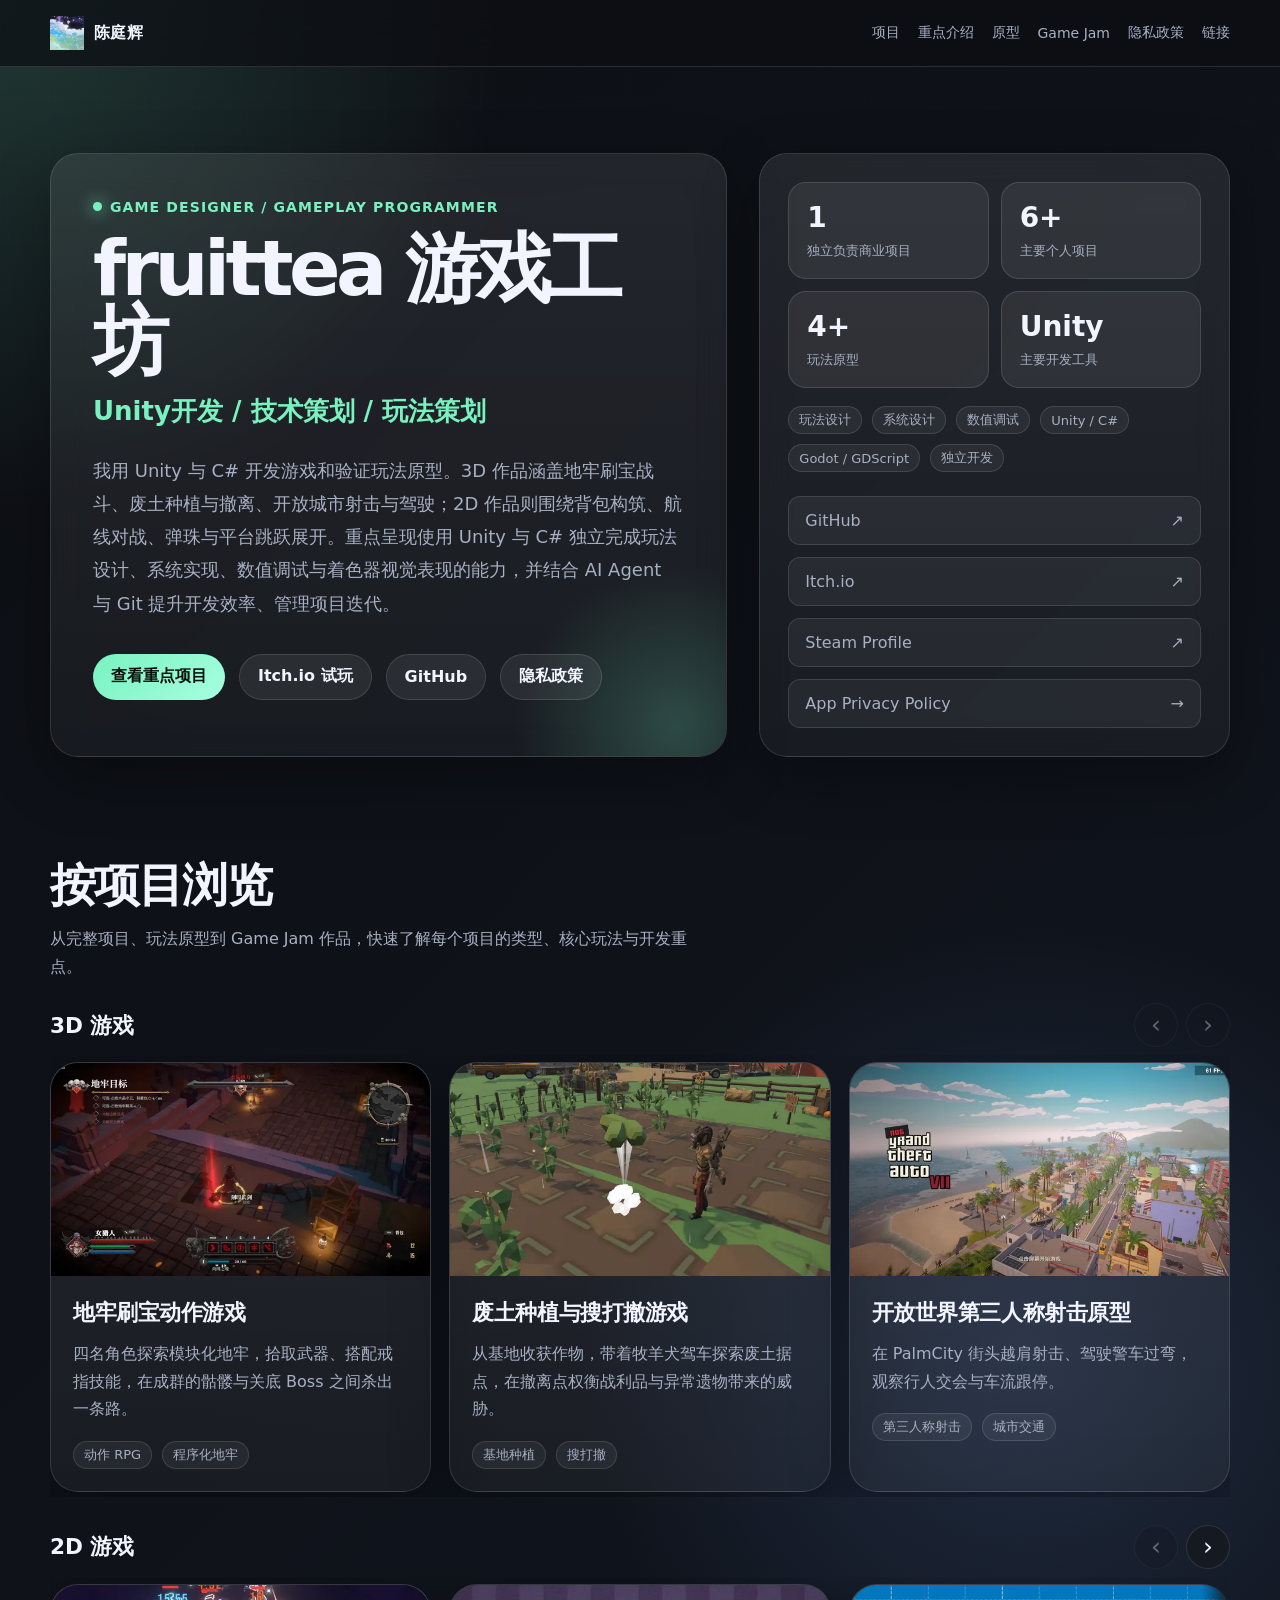
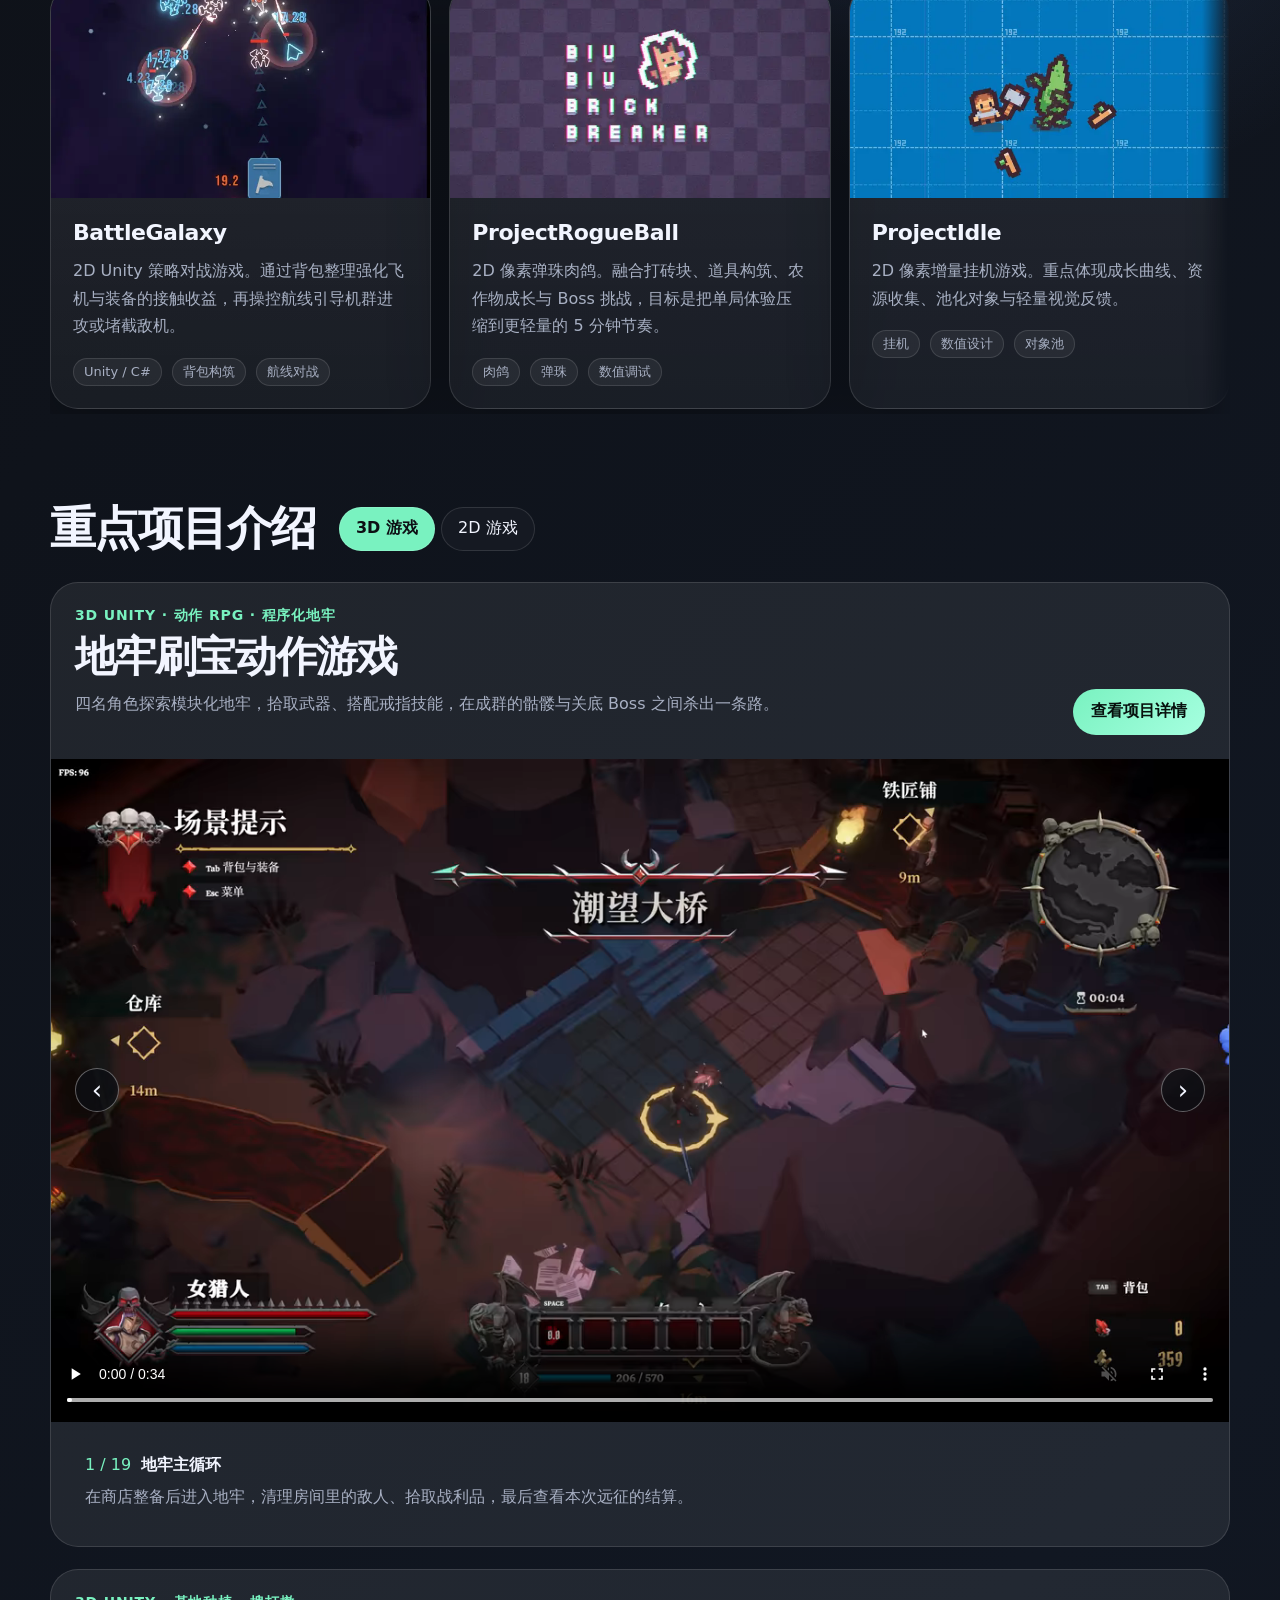
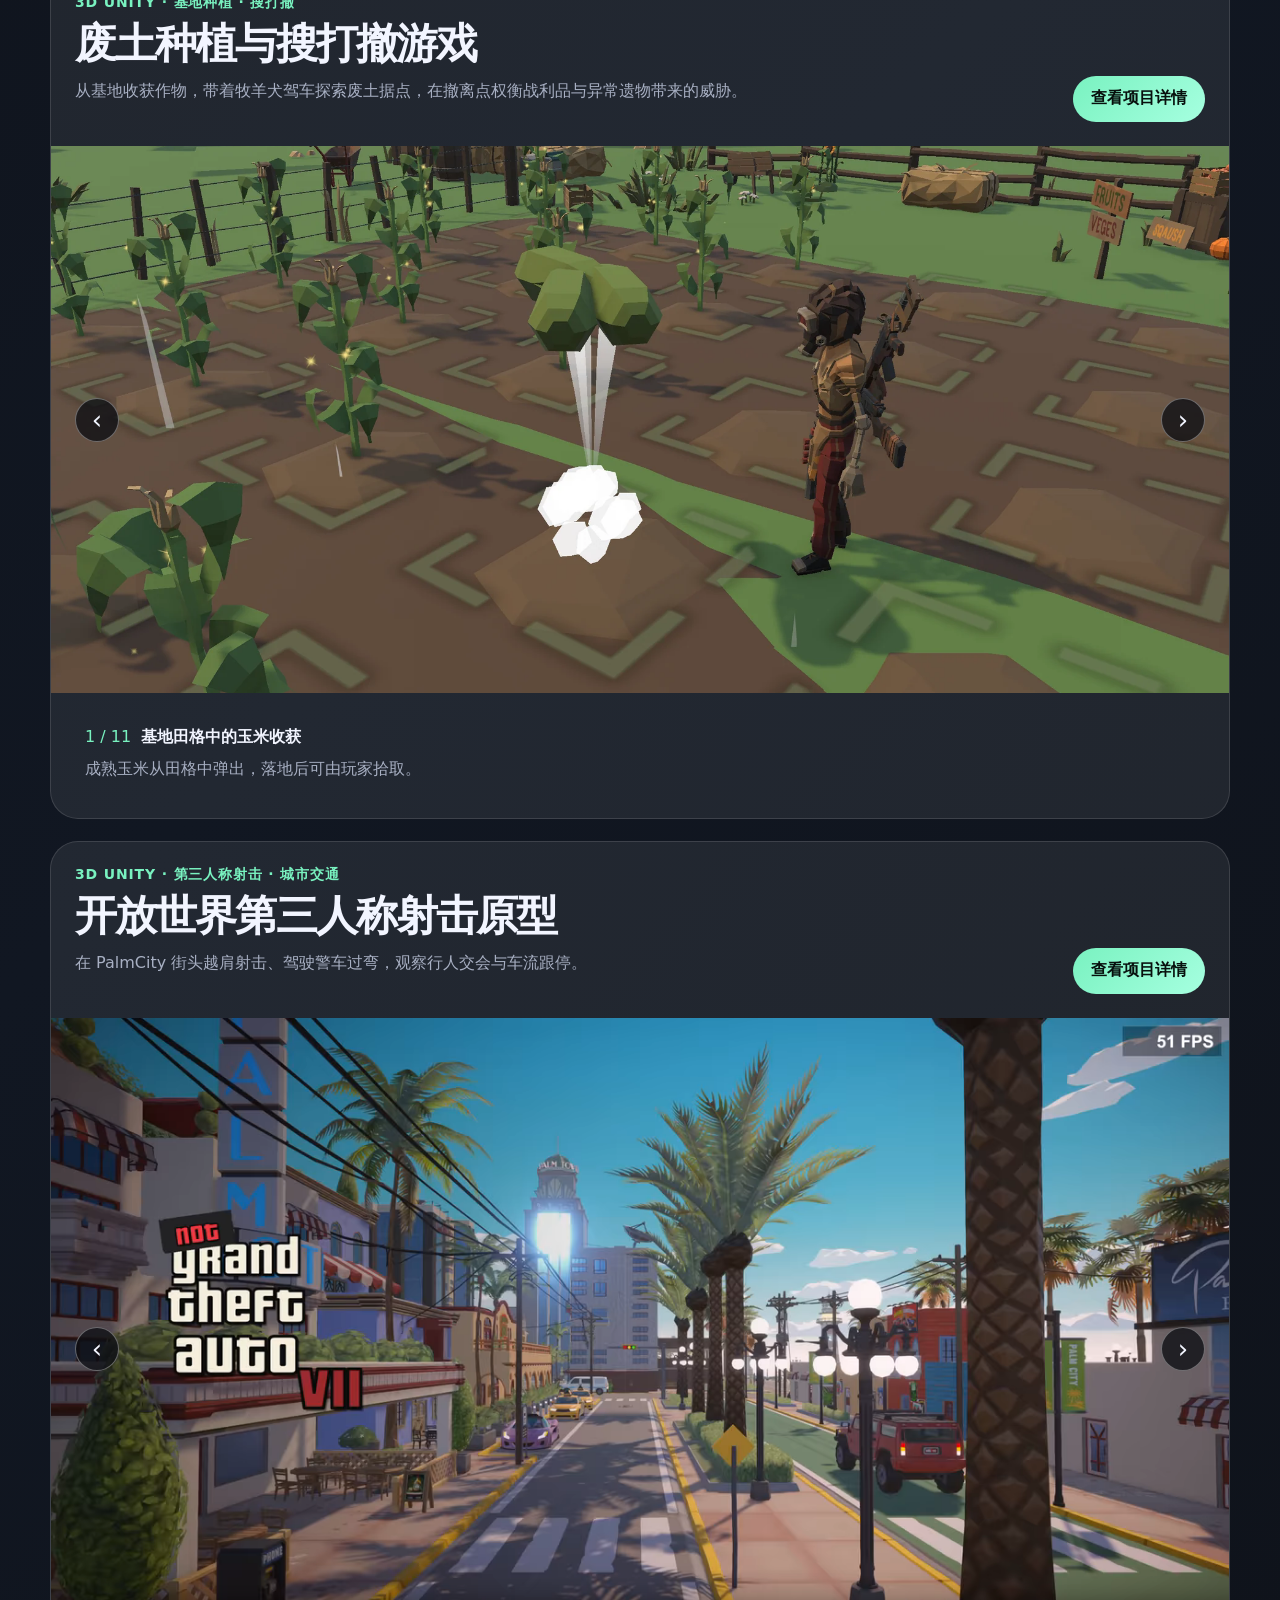
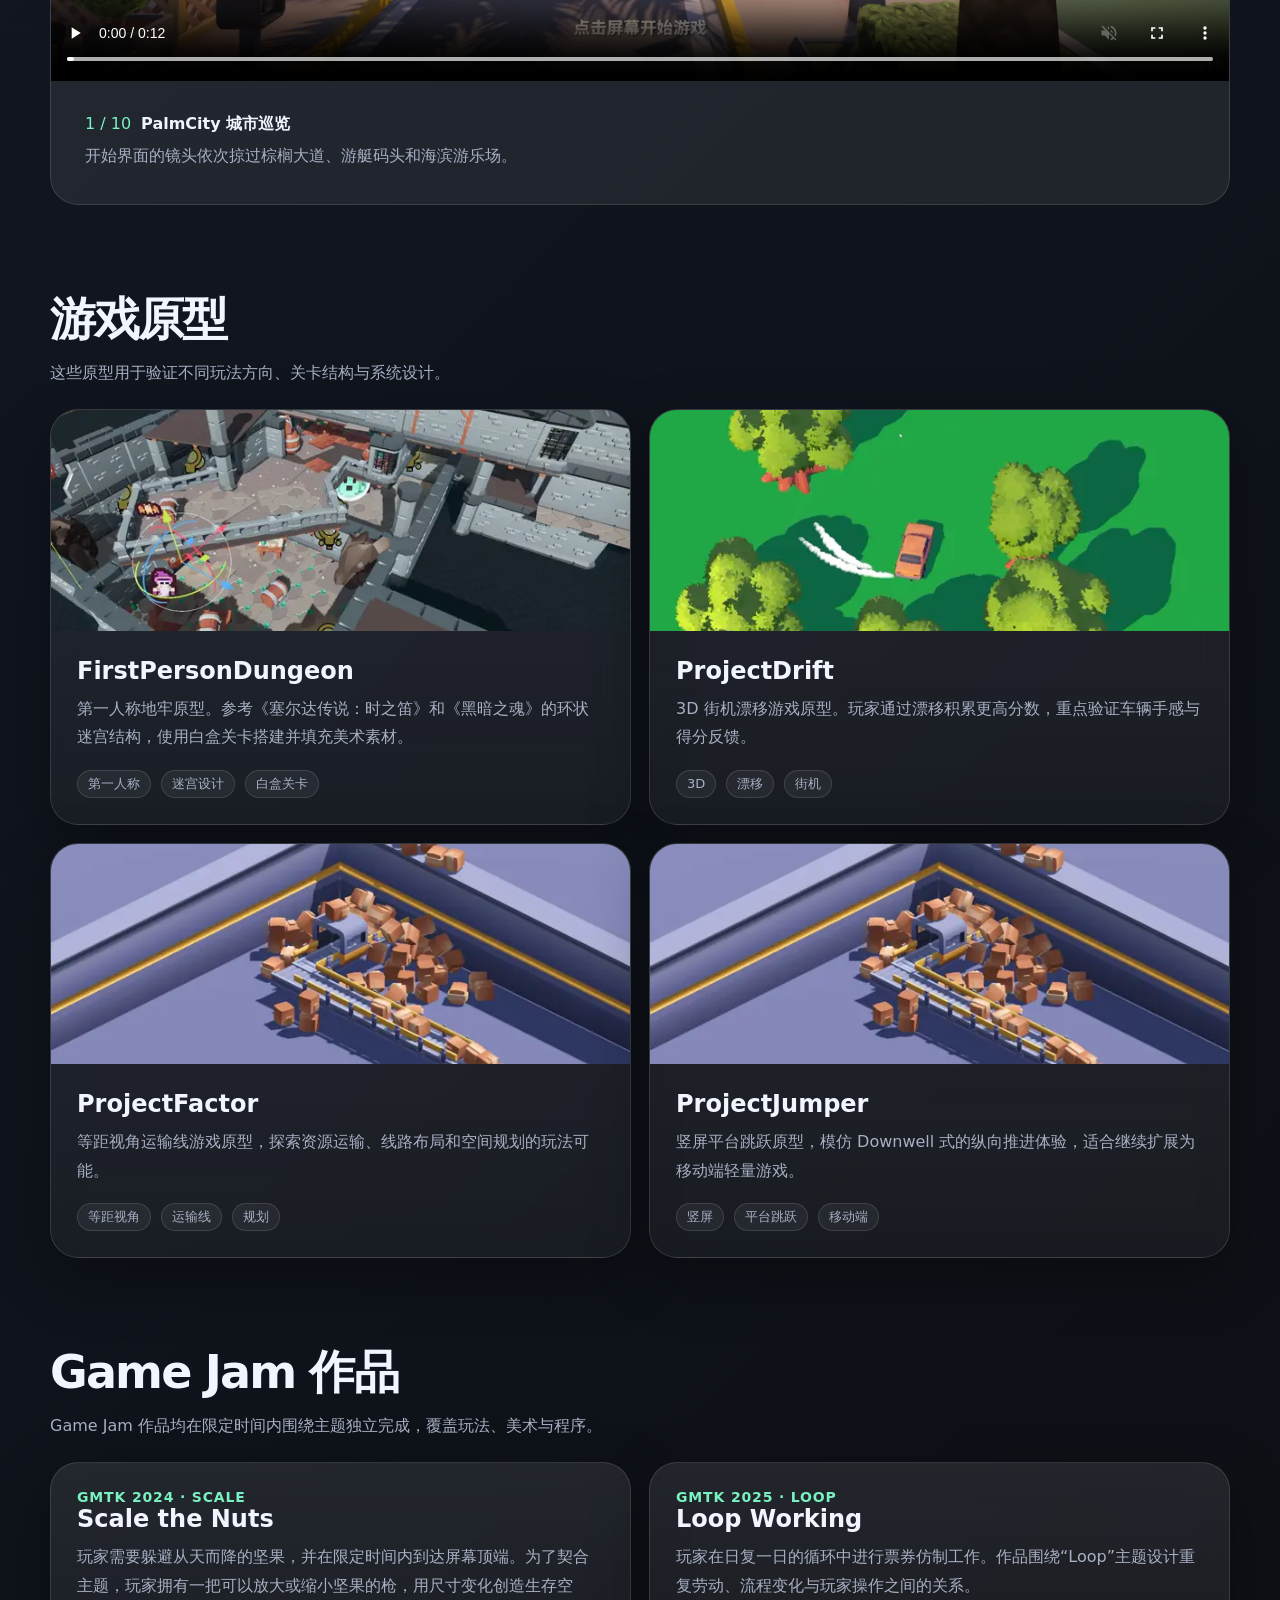
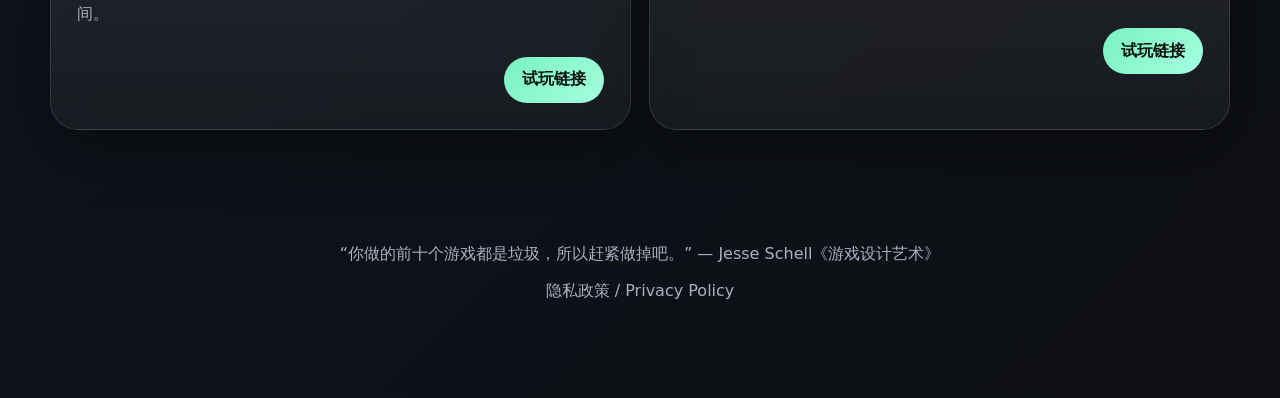
==== commit e17cdde8: "Update open-world portfolio with city and driving demos" ====
--- a/index.html
+++ b/index.html
@@ -681,11 +681,11 @@
     }
     .gallery-stage { position: relative; background: var(--bg); }
     .gallery-image { display: block; aspect-ratio: 2.15; overflow: hidden; }
-    .game-gallery:has(.gallery-link[href="portfolio-3d/dungeon.html"]) .gallery-image {
+    .game-gallery:has(.gallery-link:is([href="portfolio-3d/dungeon.html"], [href="portfolio-3d/open-world.html"])) .gallery-image {
       aspect-ratio: 16 / 9;
       background: #101014;
     }
-    .game-gallery:has(.gallery-link[href="portfolio-3d/dungeon.html"]) .gallery-image img { object-fit: contain; }
+    .game-gallery:has(.gallery-link:is([href="portfolio-3d/dungeon.html"], [href="portfolio-3d/open-world.html"])) .gallery-image img { object-fit: contain; }
     .gallery-image[hidden], .project-video[hidden] { display: none; }
     .project-video { display: block; width: 100%; aspect-ratio: 16 / 9; background: #101014; }
     .gallery-image img { width: 100%; height: 100%; object-fit: cover; object-position: center; }
@@ -819,7 +819,7 @@
             </div>
           </a>
           <a class="project-card" href="portfolio-3d/open-world.html">
-            <img src="assets/covers/01-shoulder-shot.webp" alt="街头越肩开火" width="640" height="360" data-project-cover loading="eager" fetchpriority="high" class="game-cover">
+            <img src="assets/covers/city-tour.webp" alt="PalmCity 城市巡览" width="640" height="360" data-project-cover loading="eager" fetchpriority="high" class="game-cover">
             <div class="project-body">
               <h3>开放世界第三人称射击原型</h3>
               <p>在 PalmCity 街头越肩射击、驾驶警车过弯，观察行人交会与车流跟停。</p>
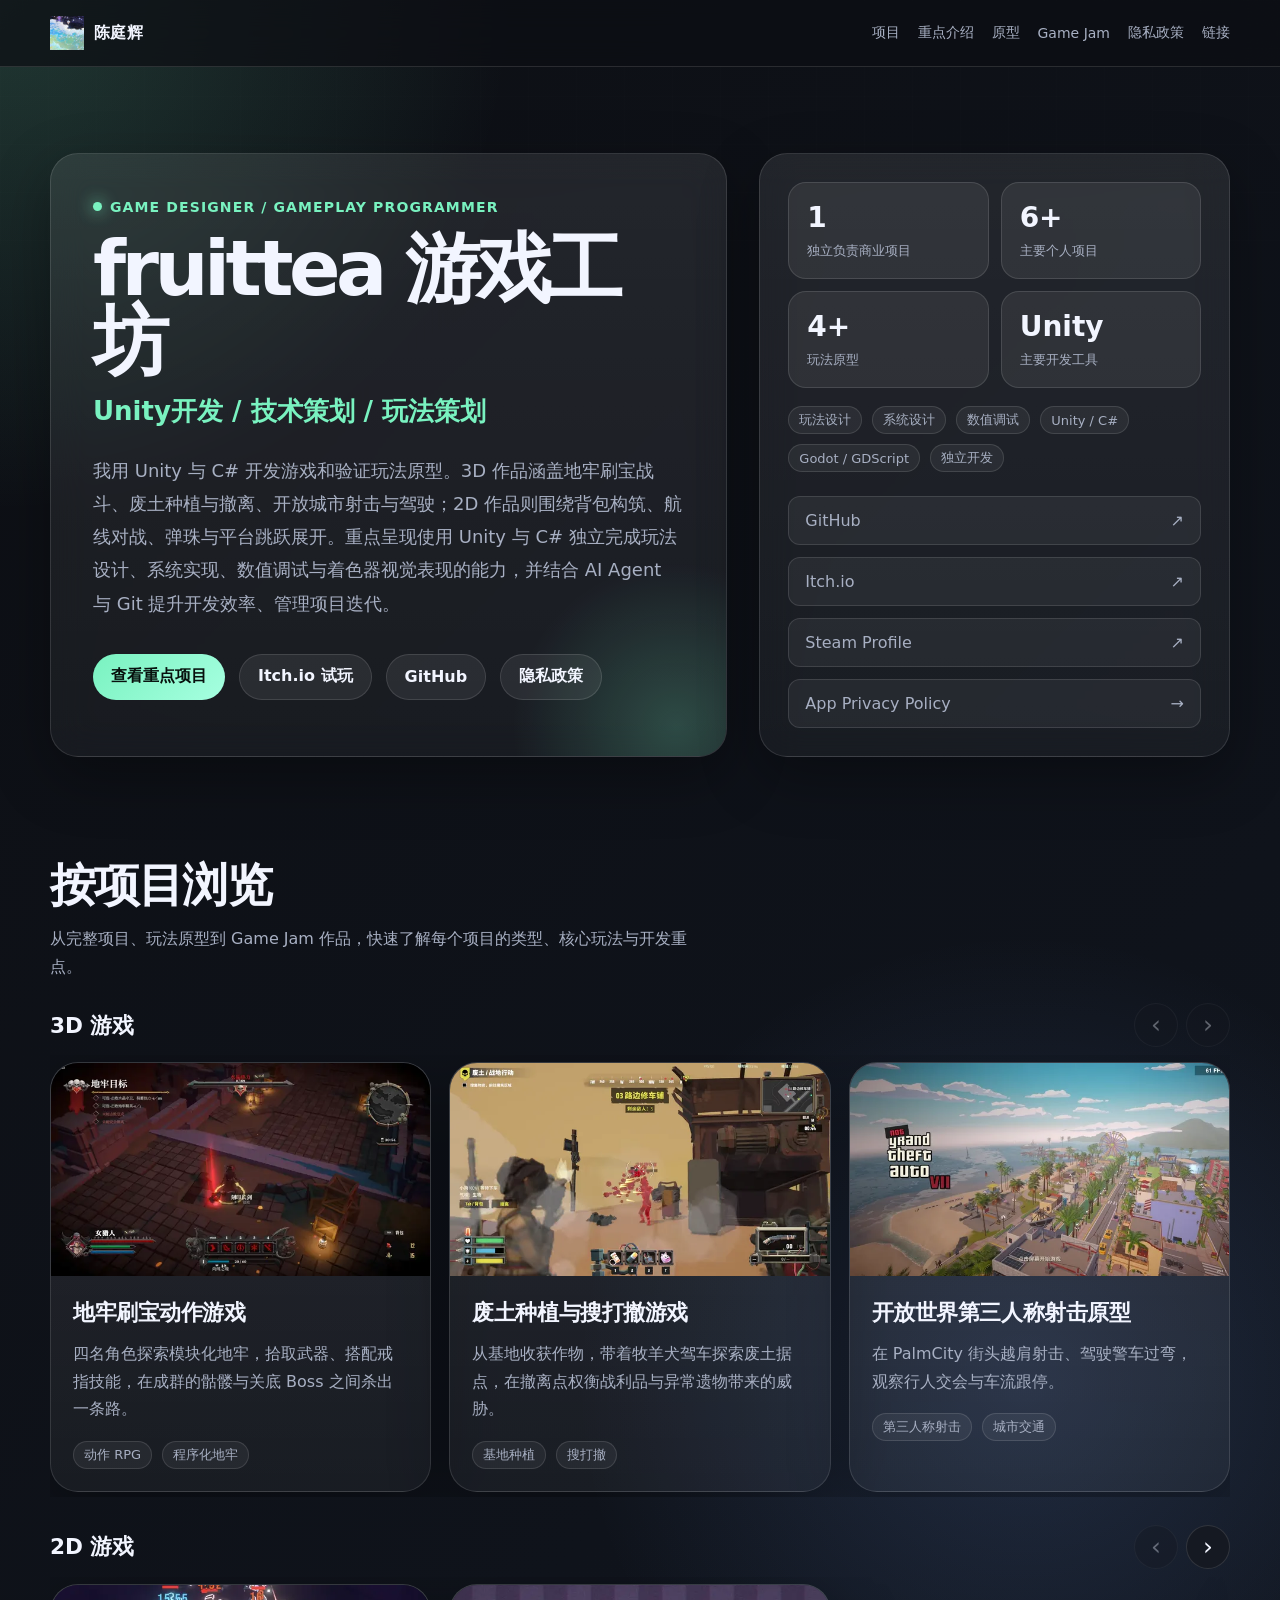
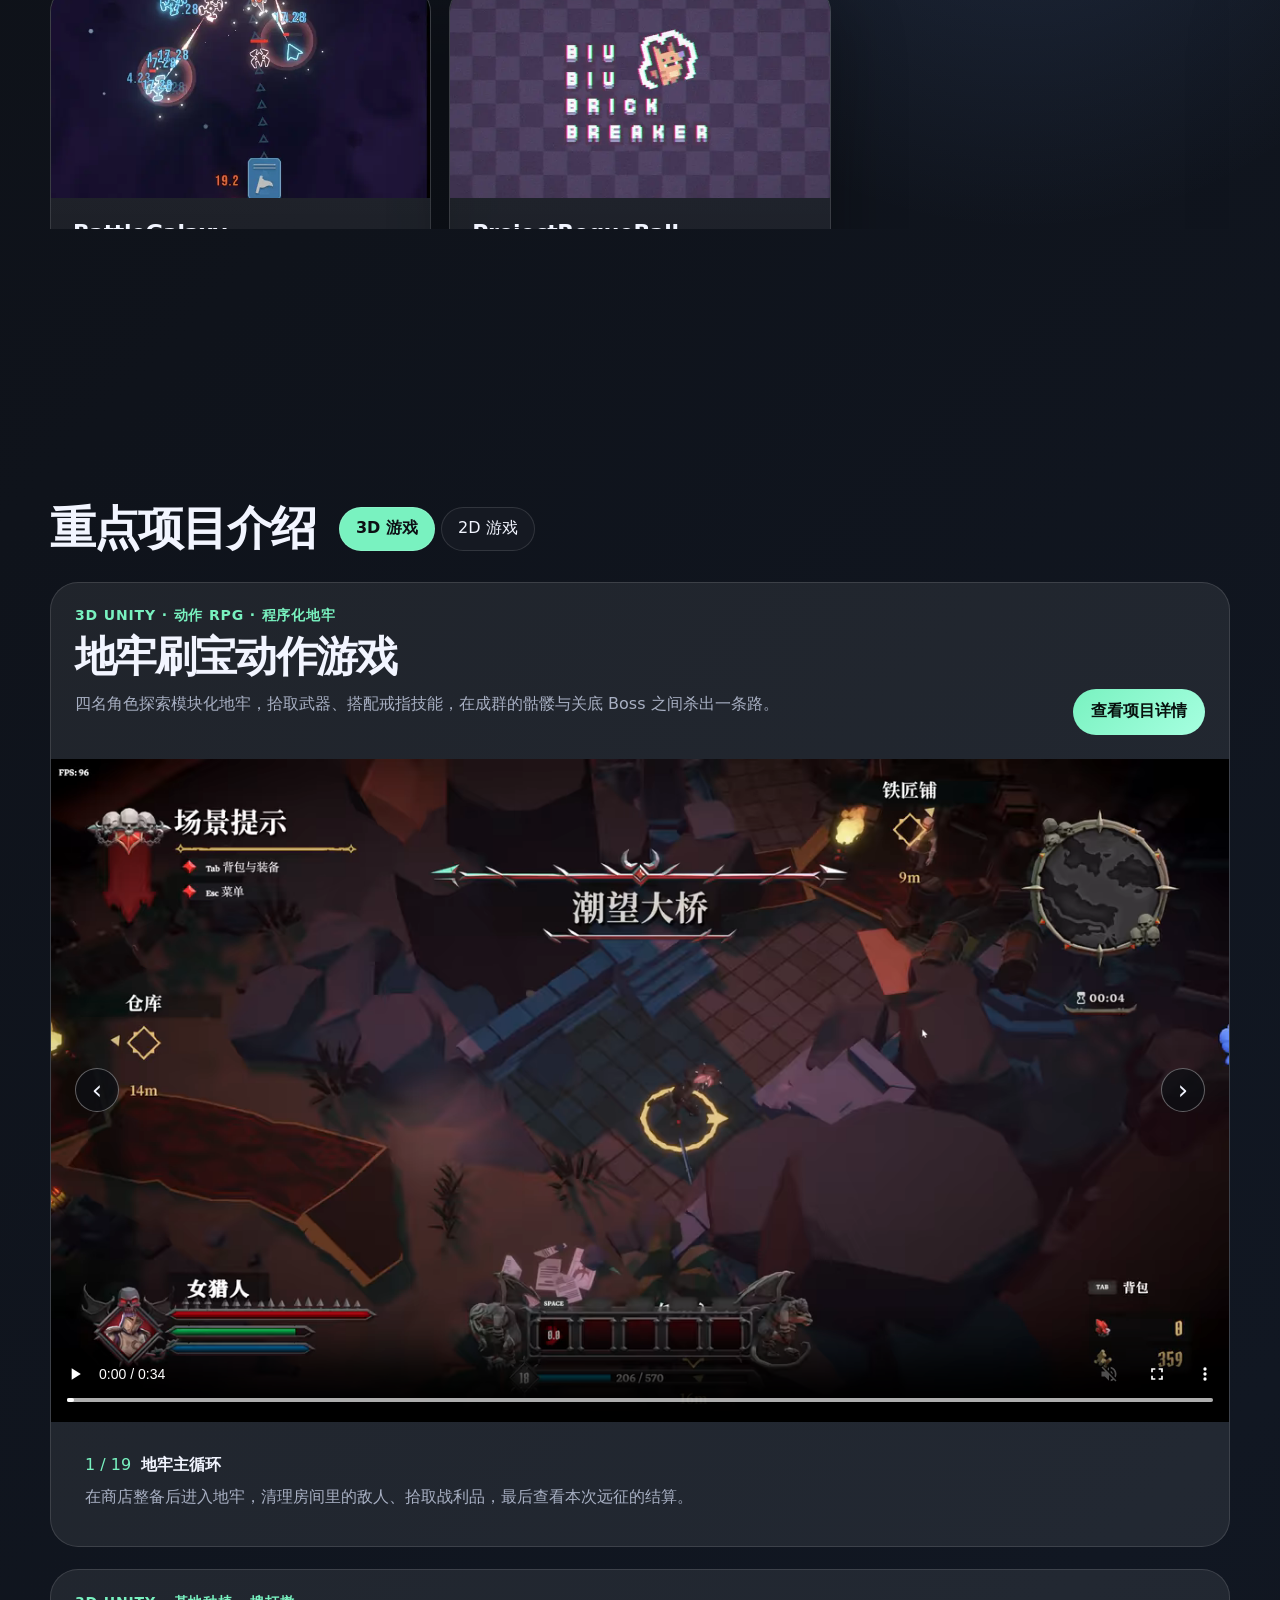
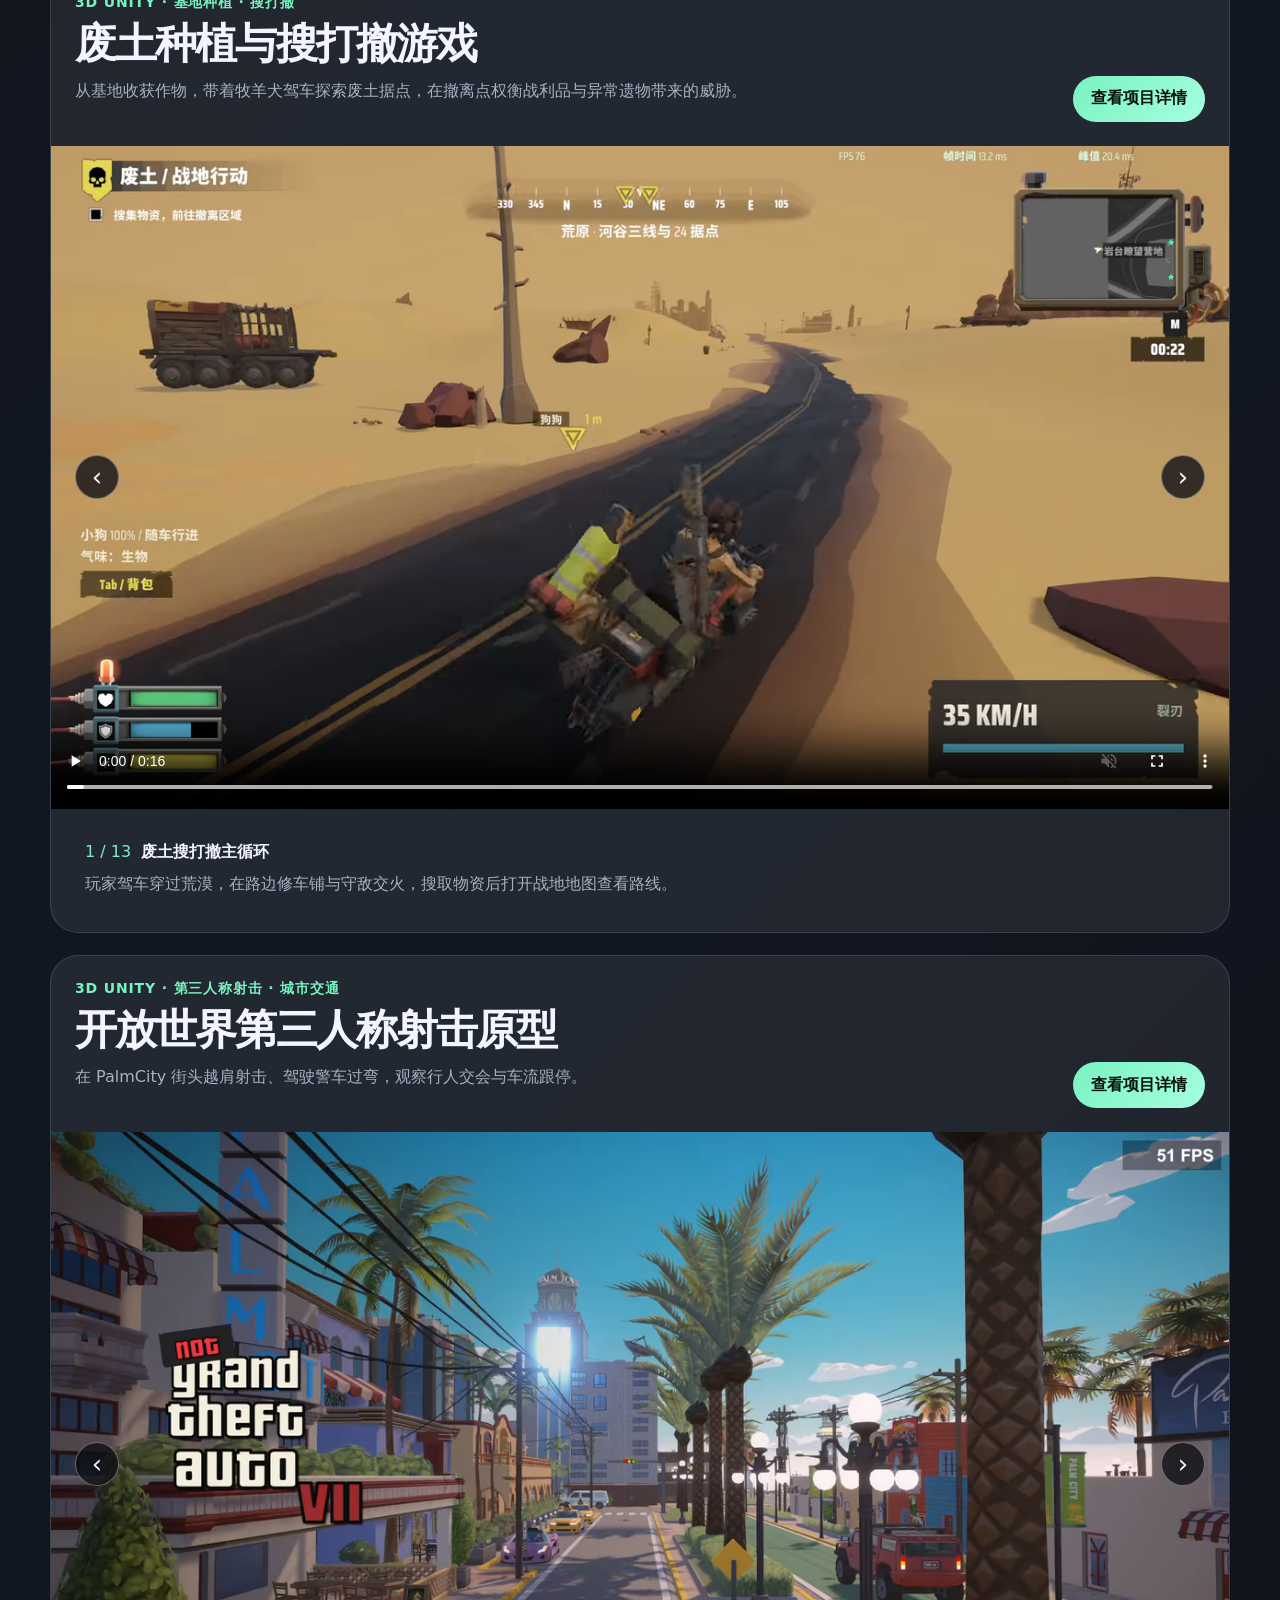
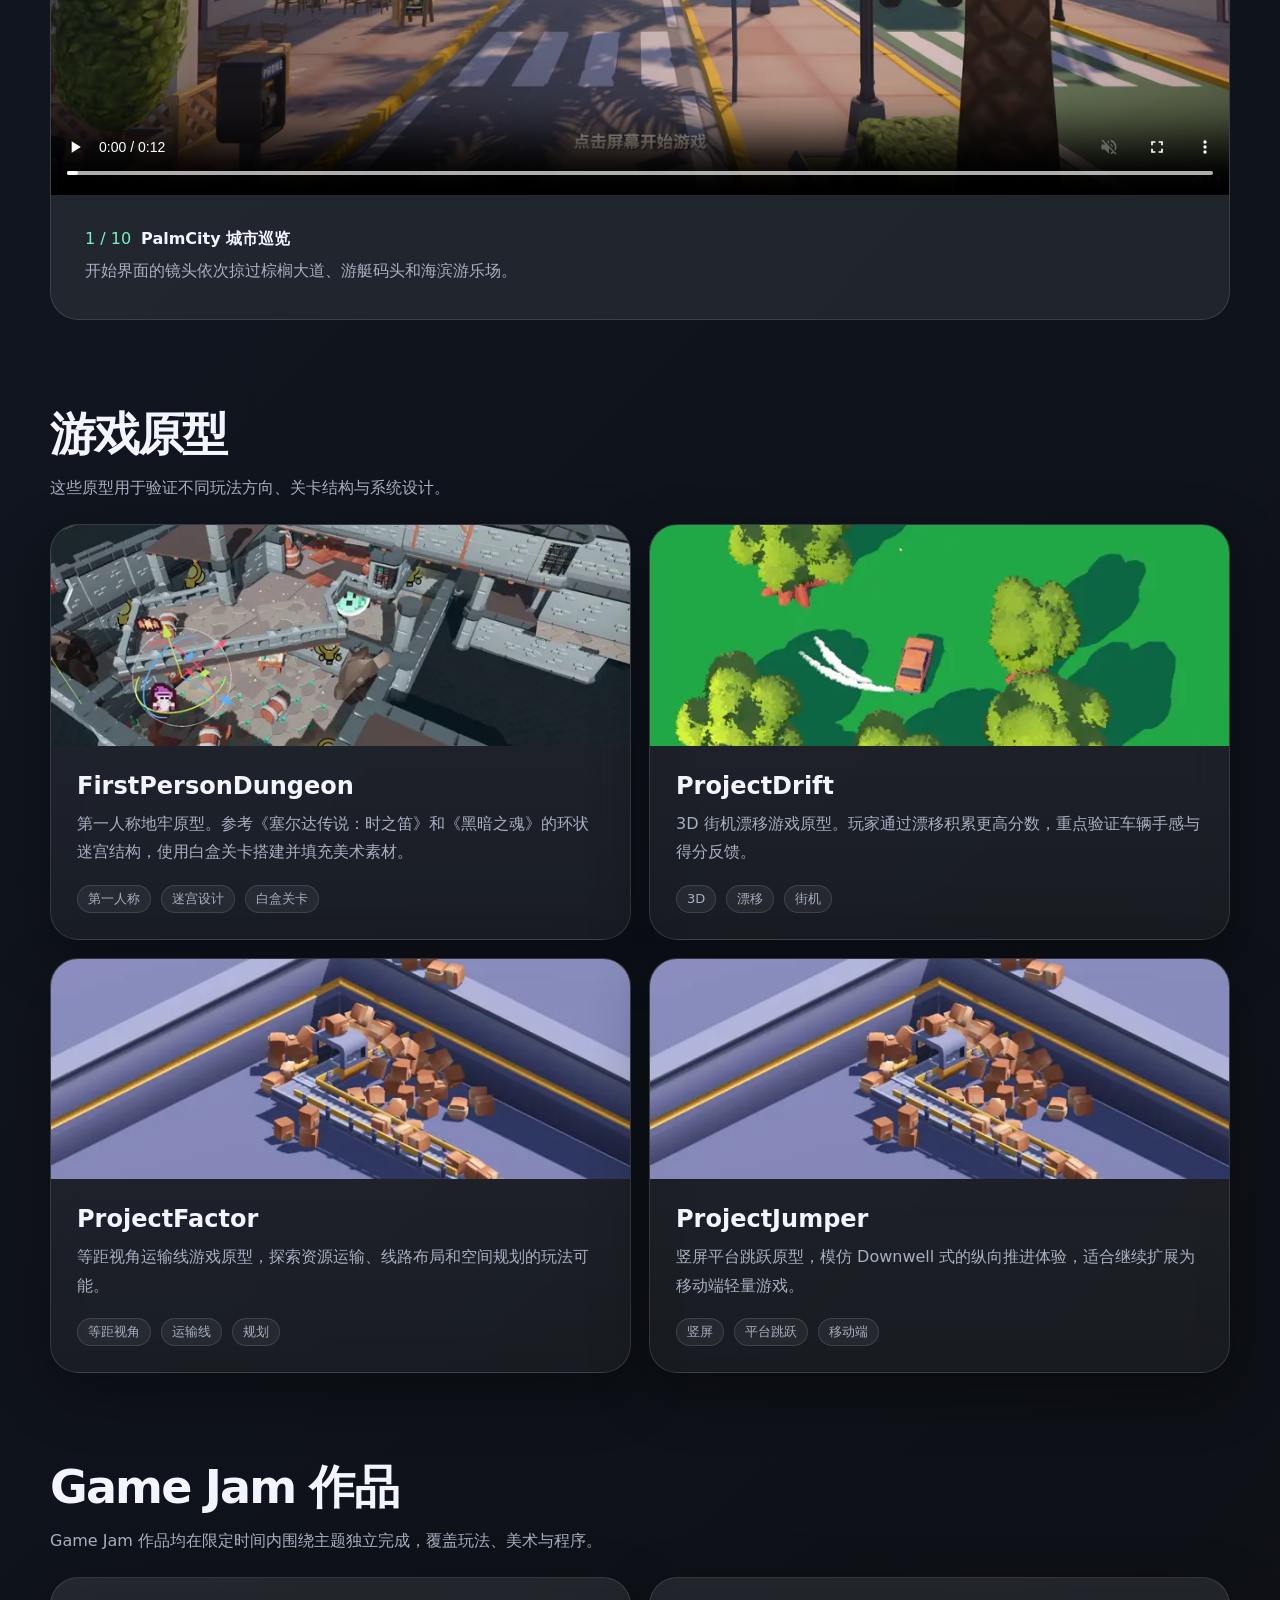
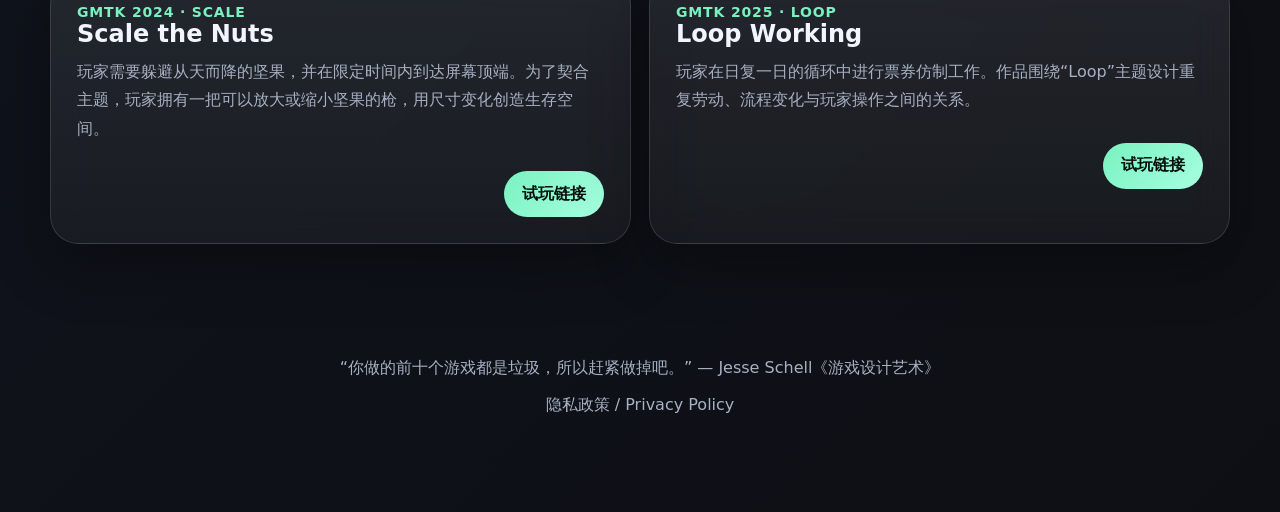
==== commit 4af4ed61: "Add wasteland gameplay demos and update portfolio galleries" ====
--- a/index.html
+++ b/index.html
@@ -680,12 +680,7 @@
       border-radius: var(--radius-lg);
     }
     .gallery-stage { position: relative; background: var(--bg); }
-    .gallery-image { display: block; aspect-ratio: 2.15; overflow: hidden; }
-    .game-gallery:has(.gallery-link:is([href="portfolio-3d/dungeon.html"], [href="portfolio-3d/open-world.html"])) .gallery-image {
-      aspect-ratio: 16 / 9;
-      background: #101014;
-    }
-    .game-gallery:has(.gallery-link:is([href="portfolio-3d/dungeon.html"], [href="portfolio-3d/open-world.html"])) .gallery-image img { object-fit: contain; }
+    .gallery-image { display: block; aspect-ratio: 16 / 9; overflow: hidden; }
     .gallery-image[hidden], .project-video[hidden] { display: none; }
     .project-video { display: block; width: 100%; aspect-ratio: 16 / 9; background: #101014; }
     .gallery-image img { width: 100%; height: 100%; object-fit: cover; object-position: center; }
@@ -714,7 +709,6 @@
     .gallery-count { color: var(--accent); font-variant-numeric: tabular-nums; margin-right: 10px; }
     .gallery-caption p { margin: 6px 0 0; }
     @media (max-width: 720px) {
-      .gallery-image { aspect-ratio: 16 / 9; }
       .gallery-heading { grid-template-columns: 1fr; }
       .gallery-heading .gallery-link { margin-top: 6px; }
     }
@@ -811,7 +805,7 @@
             </div>
           </a>
           <a class="project-card" href="portfolio-3d/wasteland.html">
-            <img src="assets/covers/01-base-harvest.webp" alt="基地田格中的玉米收获" width="640" height="360" data-project-cover loading="eager" fetchpriority="high" class="game-cover">
+            <img src="assets/covers/wasteland-main-loop.webp" alt="玩家在路边修车铺与守敌交火" width="640" height="360" data-project-cover loading="eager" fetchpriority="high" class="game-cover">
             <div class="project-body">
               <h3>废土种植与搜打撤游戏</h3>
               <p>从基地收获作物，带着牧羊犬驾车探索废土据点，在撤离点权衡战利品与异常遗物带来的威胁。</p>
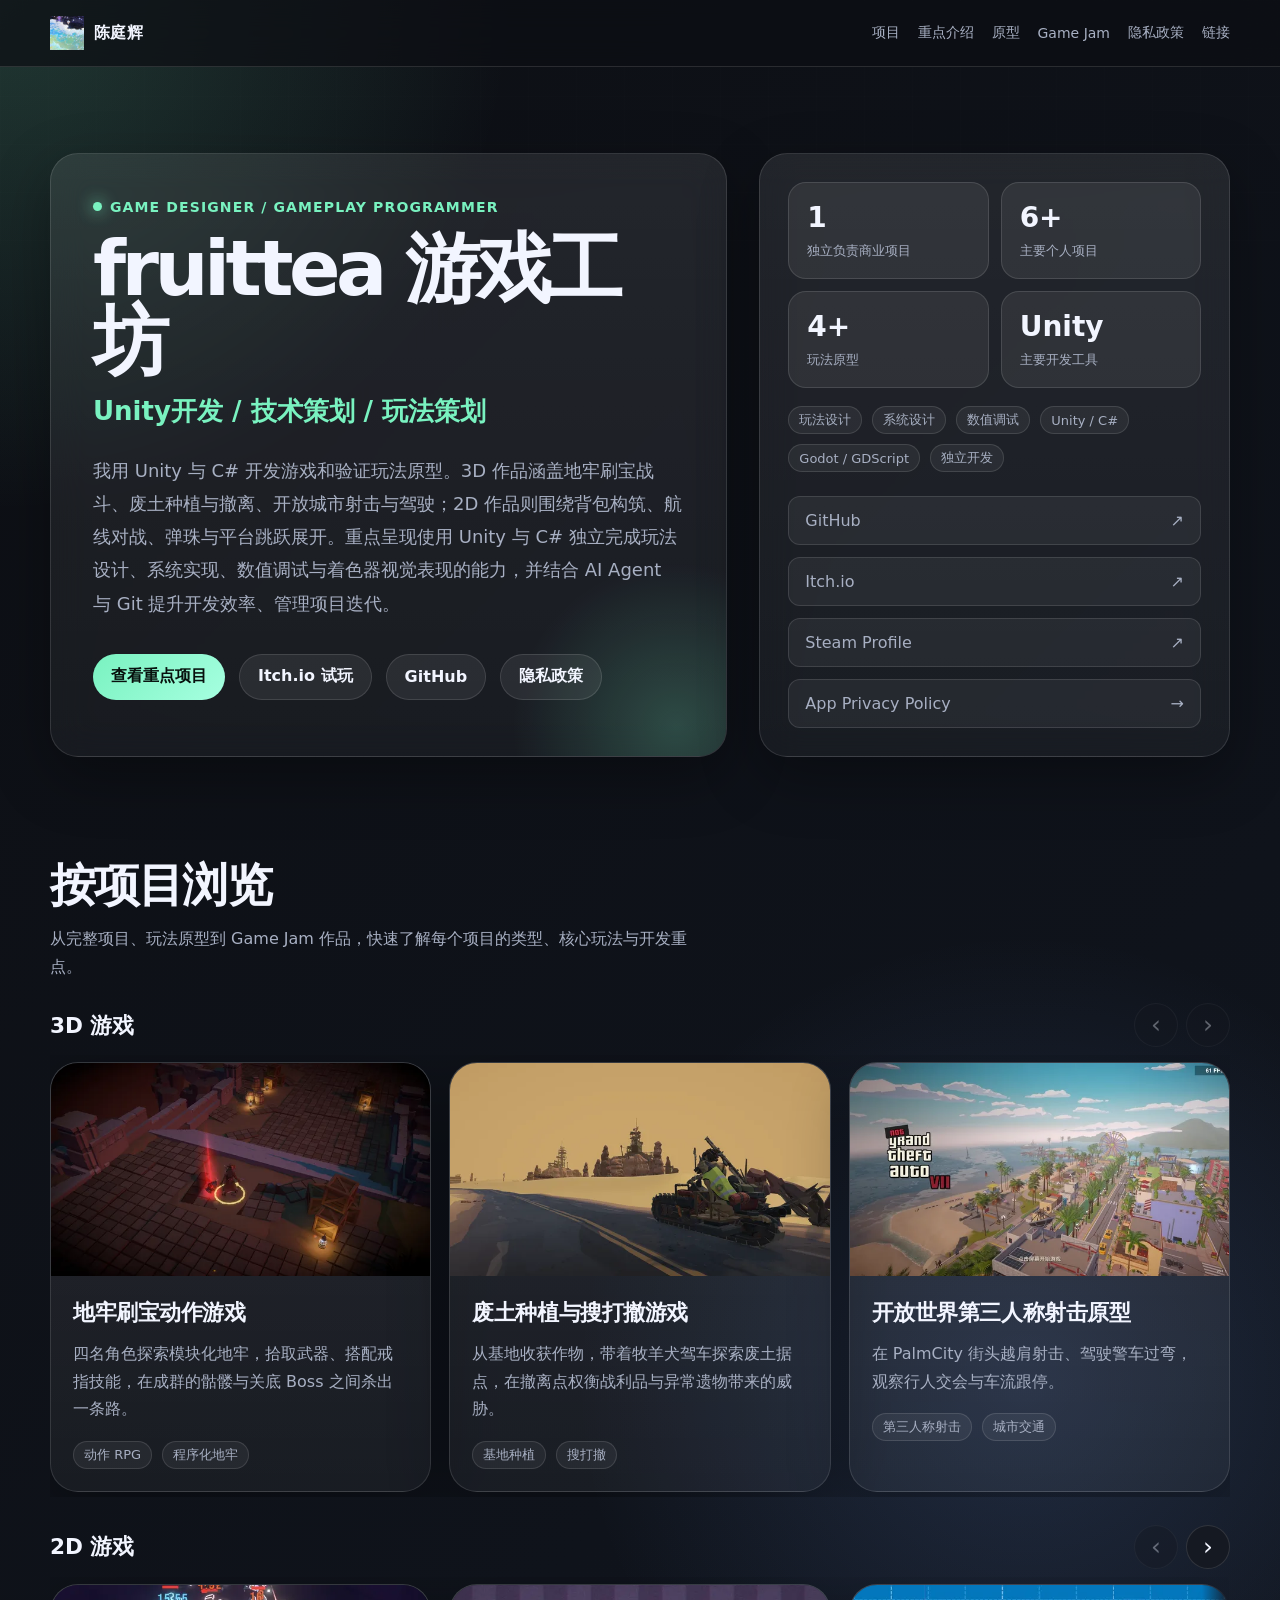
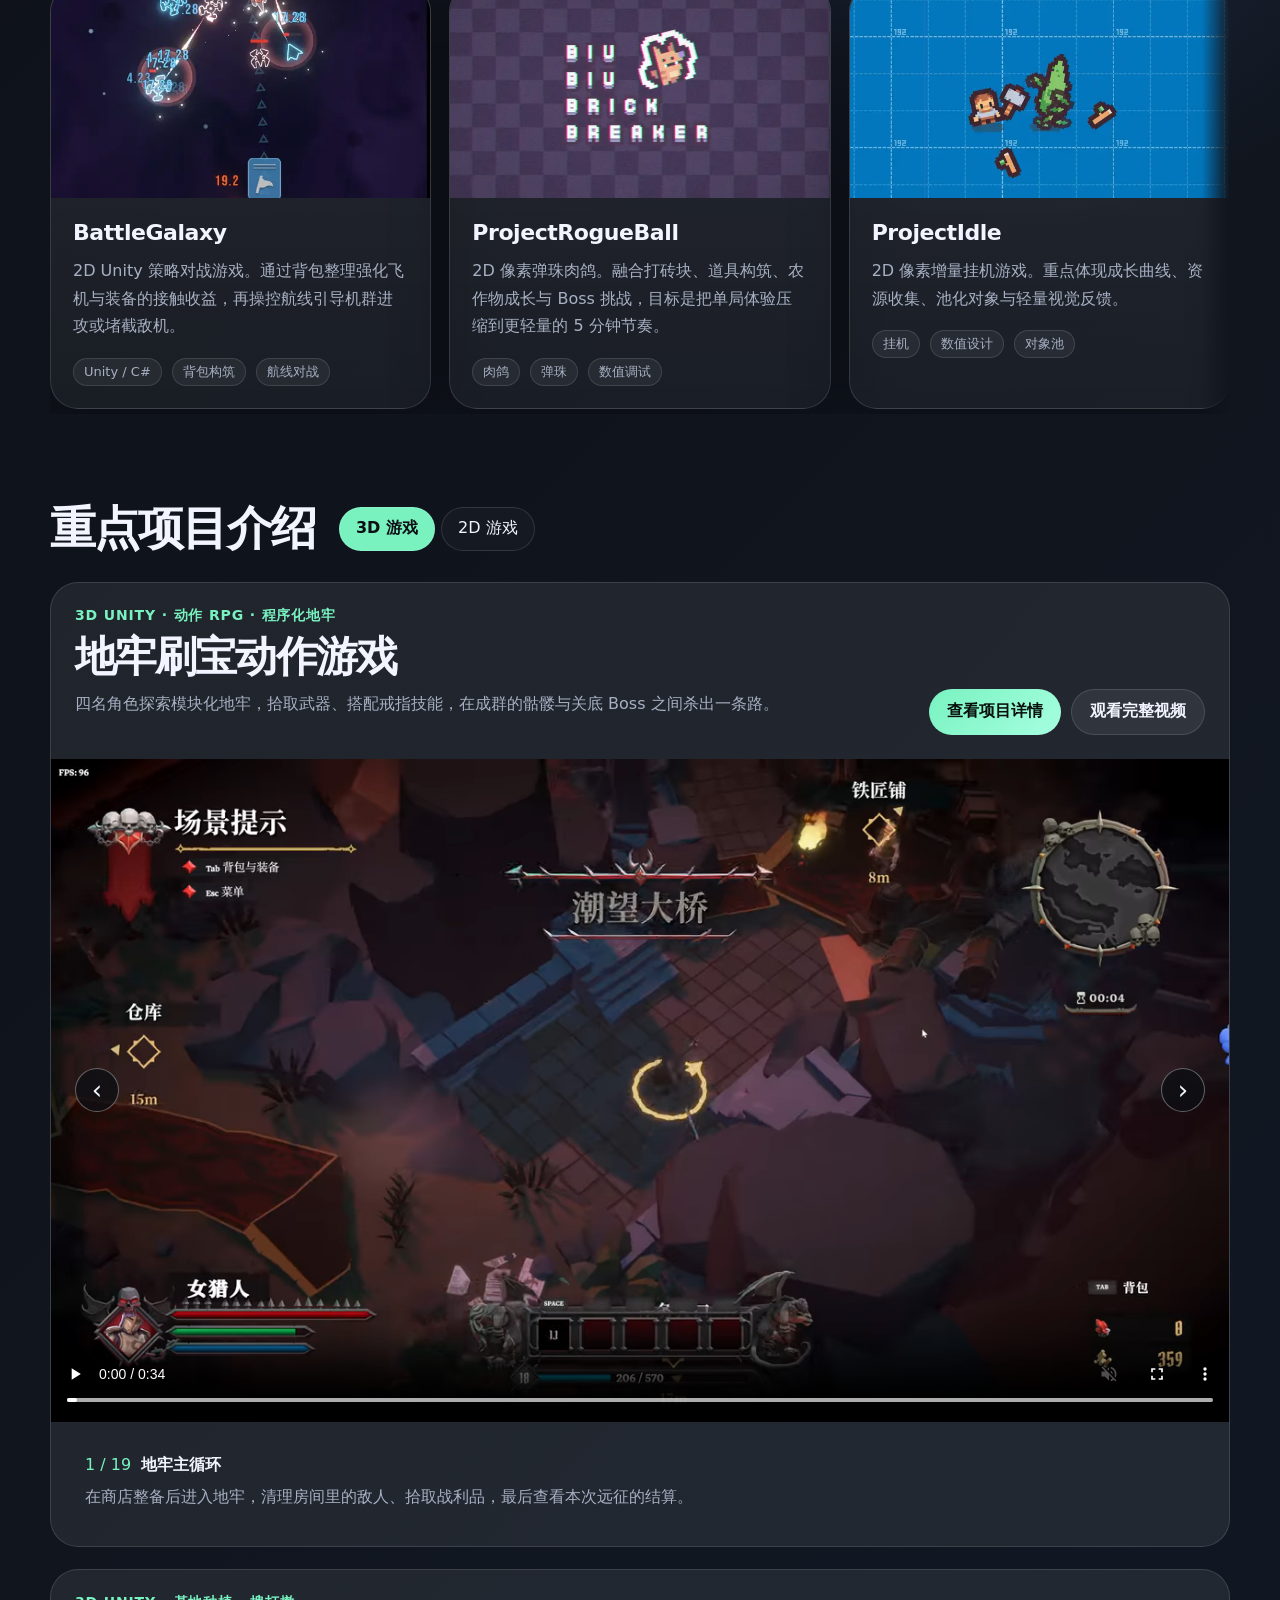
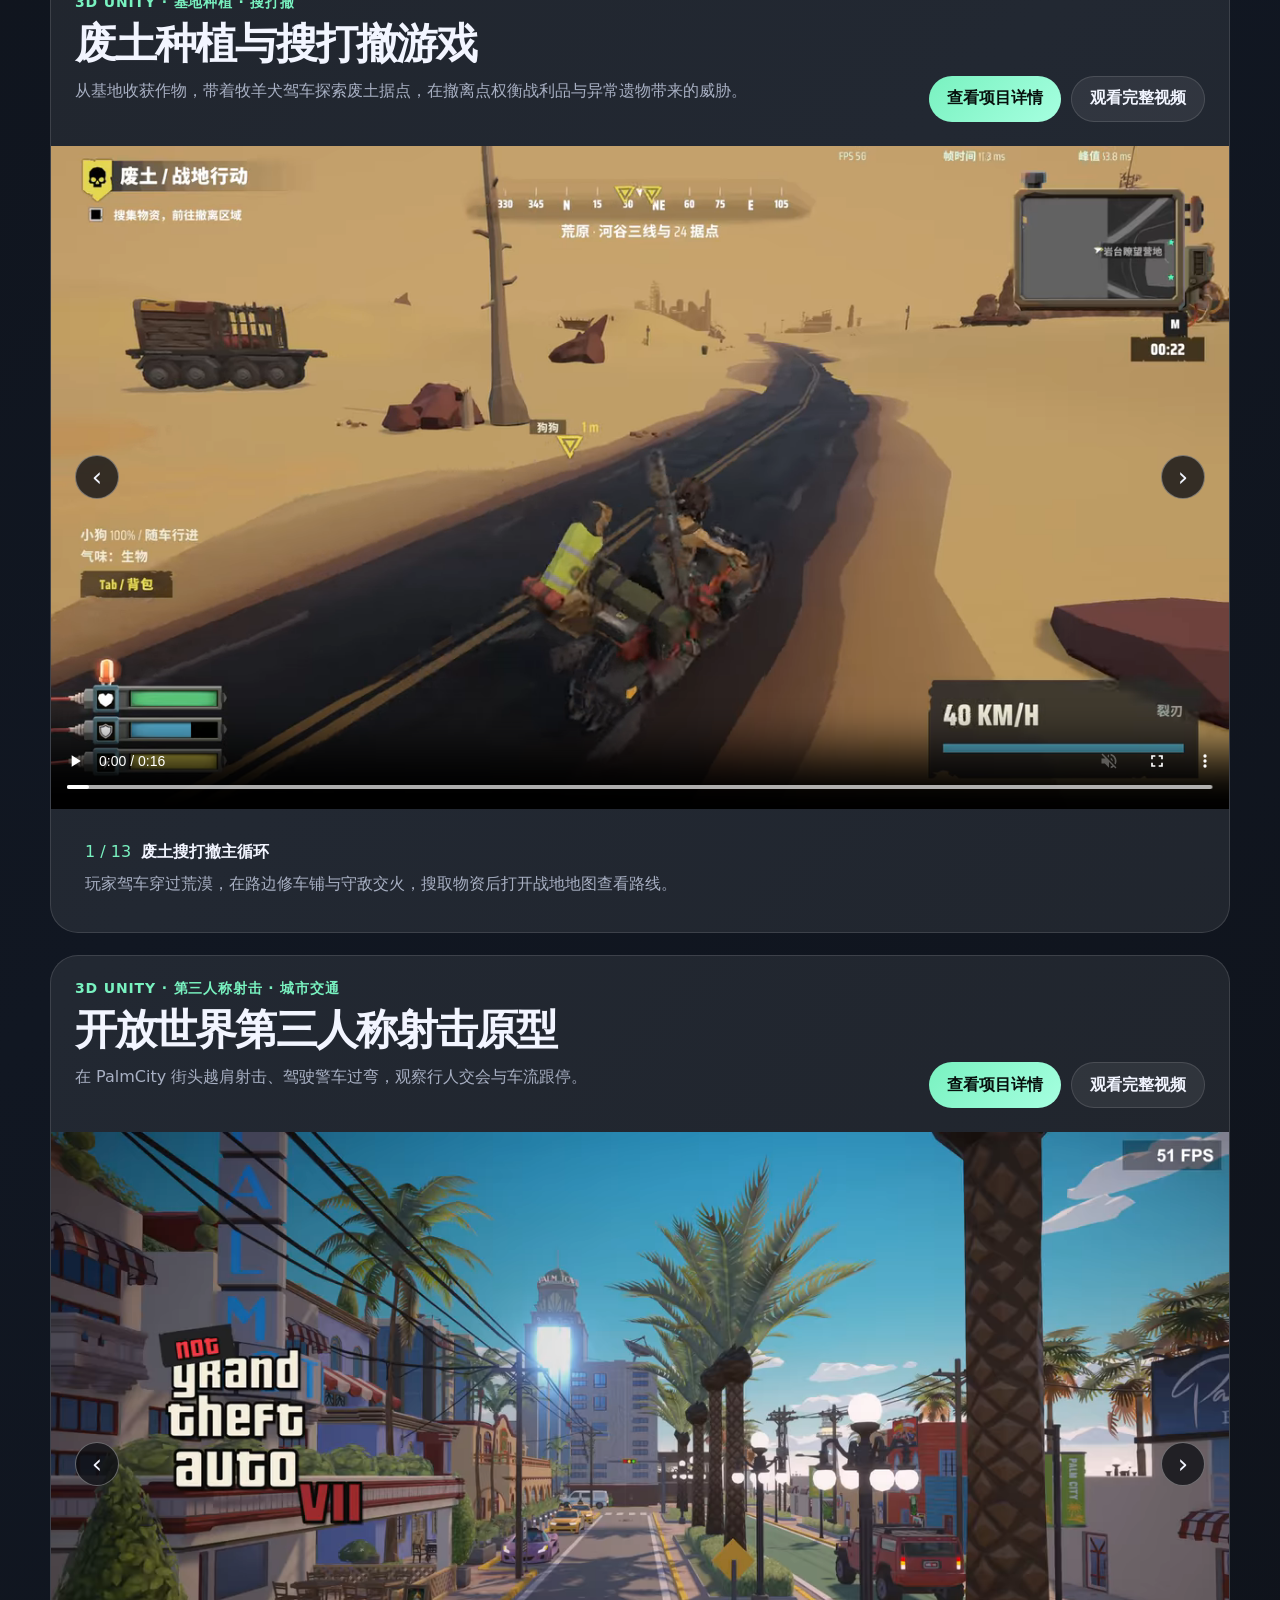
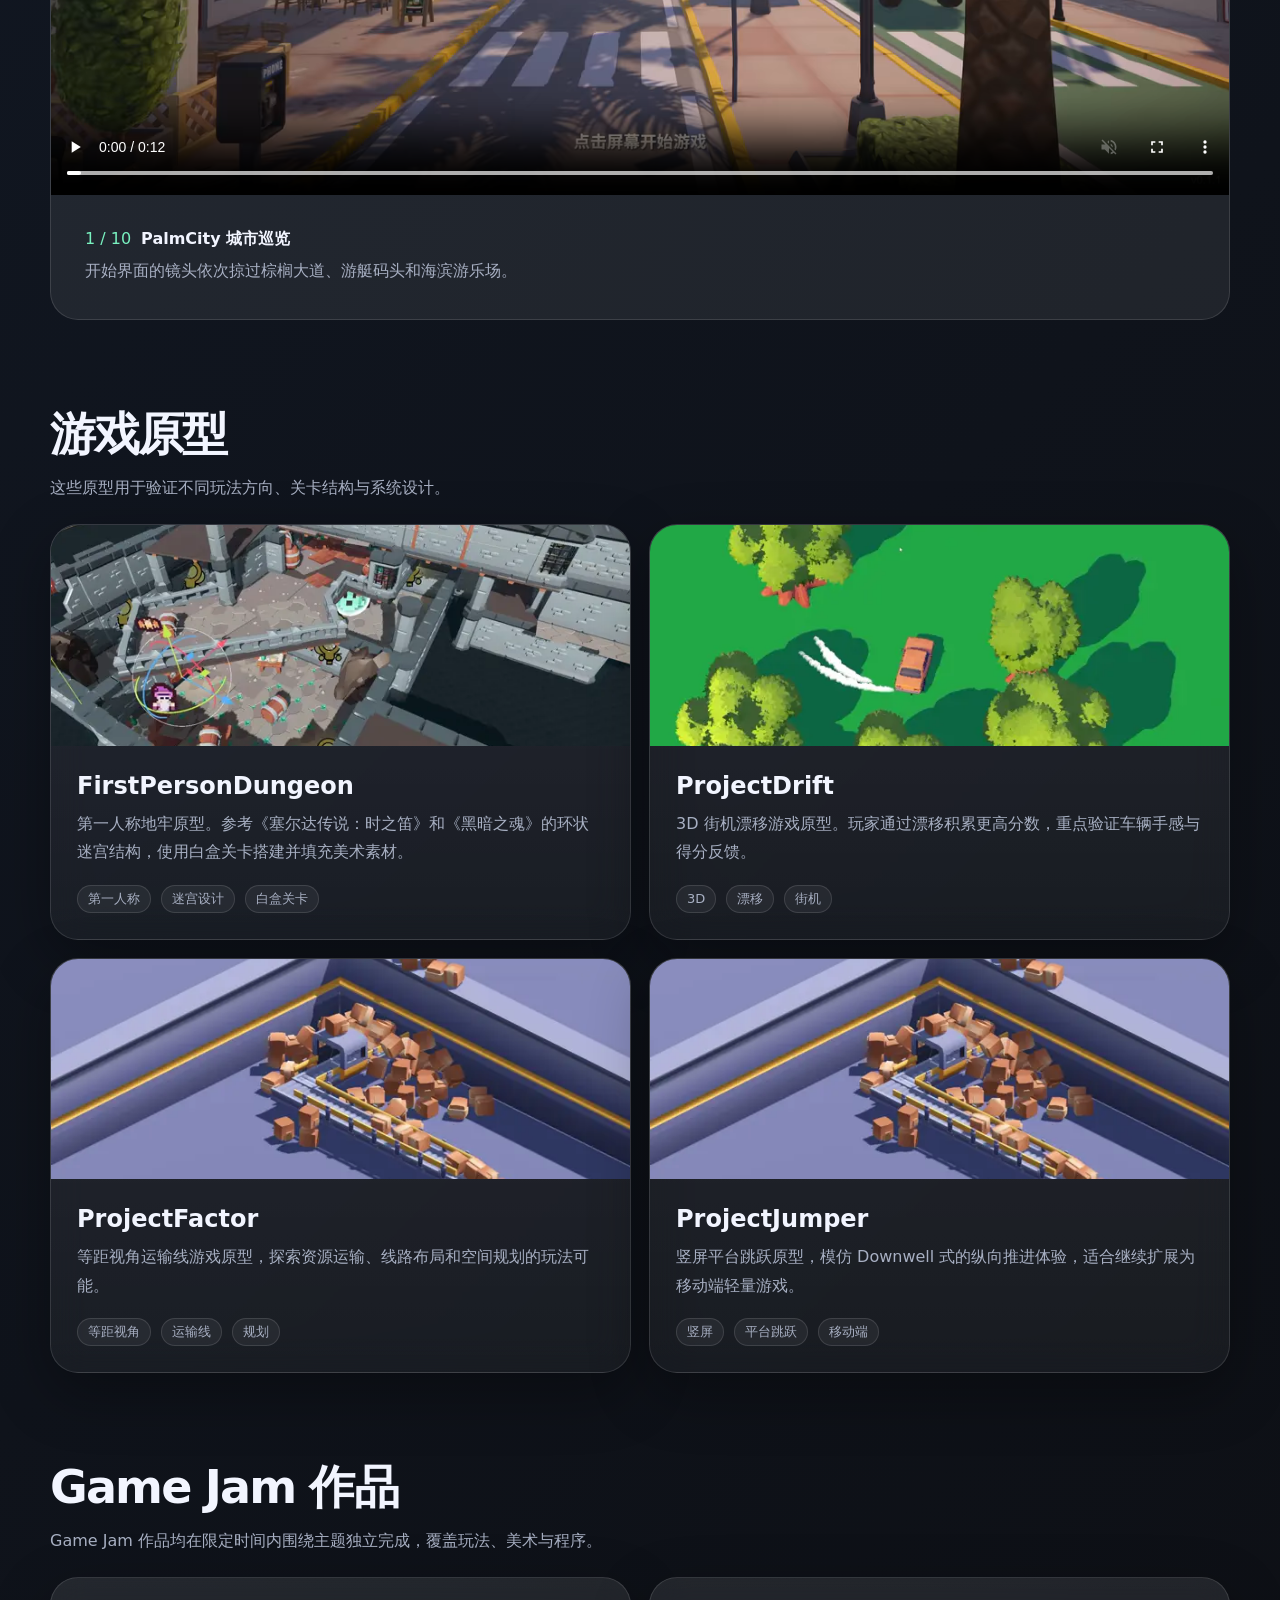
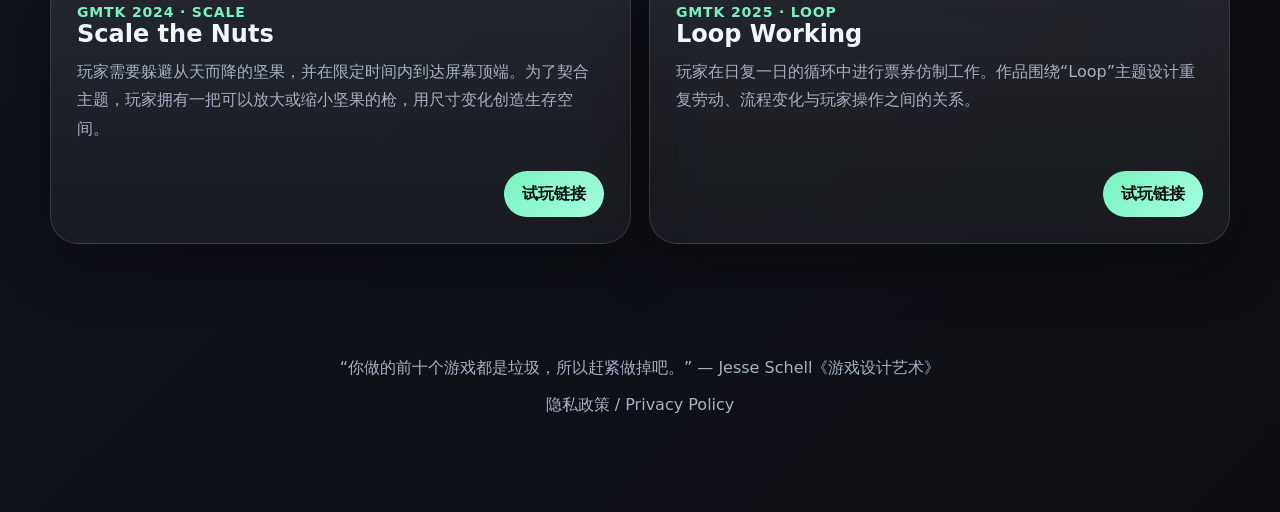
==== commit e2025dd4: "Update homepage project galleries and add dungeon and wasteland covers" ====
--- a/index.html
+++ b/index.html
@@ -588,6 +588,10 @@
       line-height: 1.78;
     }
 
+    .jam-card p {
+      flex-grow: 1;
+    }
+
     .footer {
       padding: 56px 0 80px;
       color: var(--muted);
@@ -680,6 +684,36 @@
       border-radius: var(--radius-lg);
     }
     .gallery-stage { position: relative; background: var(--bg); }
+    .gallery-placeholder:not([hidden]) {
+      position: absolute;
+      inset: 0;
+      display: flex;
+      flex-direction: column;
+      align-items: center;
+      justify-content: center;
+      gap: 12px;
+      background-color: #232428;
+      background-image: linear-gradient(rgb(10 12 16 / 48%), rgb(10 12 16 / 48%)), var(--gallery-cover, none);
+      background-position: center;
+      background-size: cover;
+      background-repeat: no-repeat;
+      color: #f1f1f1;
+      font-size: 14px;
+      pointer-events: none;
+    }
+    .gallery-placeholder:not([hidden], [data-error])::before {
+      content: "";
+      width: 28px;
+      height: 28px;
+      border: 3px solid #717377;
+      border-top-color: #fafafa;
+      border-radius: 50%;
+      animation: gallery-spin .85s linear infinite;
+    }
+    @keyframes gallery-spin { to { transform: rotate(360deg); } }
+    @media (prefers-reduced-motion: reduce) {
+      .gallery-placeholder::before { animation: none !important; }
+    }
     .gallery-image { display: block; aspect-ratio: 16 / 9; overflow: hidden; }
     .gallery-image[hidden], .project-video[hidden] { display: none; }
     .project-video { display: block; width: 100%; aspect-ratio: 16 / 9; background: #101014; }
@@ -705,12 +739,18 @@
     }
     .gallery-heading > :is(.meta, h3) { grid-column: 1 / -1; }
     .gallery-heading h3, .gallery-heading .gallery-summary { margin: 0; }
-    .gallery-heading .gallery-link { place-self: end; }
+    .gallery-actions {
+      display: flex;
+      flex-wrap: wrap;
+      justify-content: flex-end;
+      gap: 10px;
+      place-self: end;
+    }
     .gallery-count { color: var(--accent); font-variant-numeric: tabular-nums; margin-right: 10px; }
     .gallery-caption p { margin: 6px 0 0; }
     @media (max-width: 720px) {
       .gallery-heading { grid-template-columns: 1fr; }
-      .gallery-heading .gallery-link { margin-top: 6px; }
+      .gallery-actions { margin-top: 6px; }
     }
     @media (prefers-reduced-motion: reduce) {
       html { scroll-behavior: auto; }
@@ -797,7 +837,7 @@
         </div>
         <div class="browse-track" id="browse-3d" role="region" aria-labelledby="browse-3d-title" tabindex="0">
           <a class="project-card" href="portfolio-3d/dungeon.html">
-            <img src="assets/covers/01-dungeon-loot.webp" alt="地牢出口附近的武器掉落" width="640" height="360" data-project-cover loading="eager" fetchpriority="high" class="game-cover">
+            <img src="assets/covers/dungeon-loot-cover.webp" alt="地牢中，角色身旁的战利品发出红色光柱" width="640" height="360" data-project-cover loading="eager" fetchpriority="high" class="game-cover">
             <div class="project-body">
               <h3>地牢刷宝动作游戏</h3>
               <p>四名角色探索模块化地牢，拾取武器、搭配戒指技能，在成群的骷髅与关底 Boss 之间杀出一条路。</p>
@@ -805,7 +845,7 @@
             </div>
           </a>
           <a class="project-card" href="portfolio-3d/wasteland.html">
-            <img src="assets/covers/wasteland-main-loop.webp" alt="玩家在路边修车铺与守敌交火" width="640" height="360" data-project-cover loading="eager" fetchpriority="high" class="game-cover">
+            <img src="assets/covers/wasteland-world.webp" alt="废土公路上的摩托车与远处的沙漠据点" width="640" height="360" data-project-cover loading="eager" fetchpriority="high" class="game-cover">
             <div class="project-body">
               <h3>废土种植与搜打撤游戏</h3>
               <p>从基地收获作物，带着牧羊犬驾车探索废土据点，在撤离点权衡战利品与异常遗物带来的威胁。</p>
@@ -902,11 +942,15 @@
             <span class="meta"></span>
             <h3></h3>
             <p class="gallery-summary"></p>
-            <a class="button primary gallery-link">查看项目详情</a>
+            <div class="gallery-actions">
+              <a class="button primary gallery-link">查看项目详情</a>
+              <a class="button gallery-video-link" target="_blank" rel="noreferrer">观看完整视频</a>
+            </div>
           </header>
           <div class="gallery-stage">
             <button type="button" aria-label="上一项">‹</button>
             <a class="gallery-image"><img loading="lazy" fetchpriority="low" alt=""></a>
+            <span class="gallery-placeholder" role="status">加载中…</span>
             <button type="button" aria-label="下一项">›</button>
           </div>
           <div class="detail-content gallery-caption" aria-live="polite" aria-atomic="true">
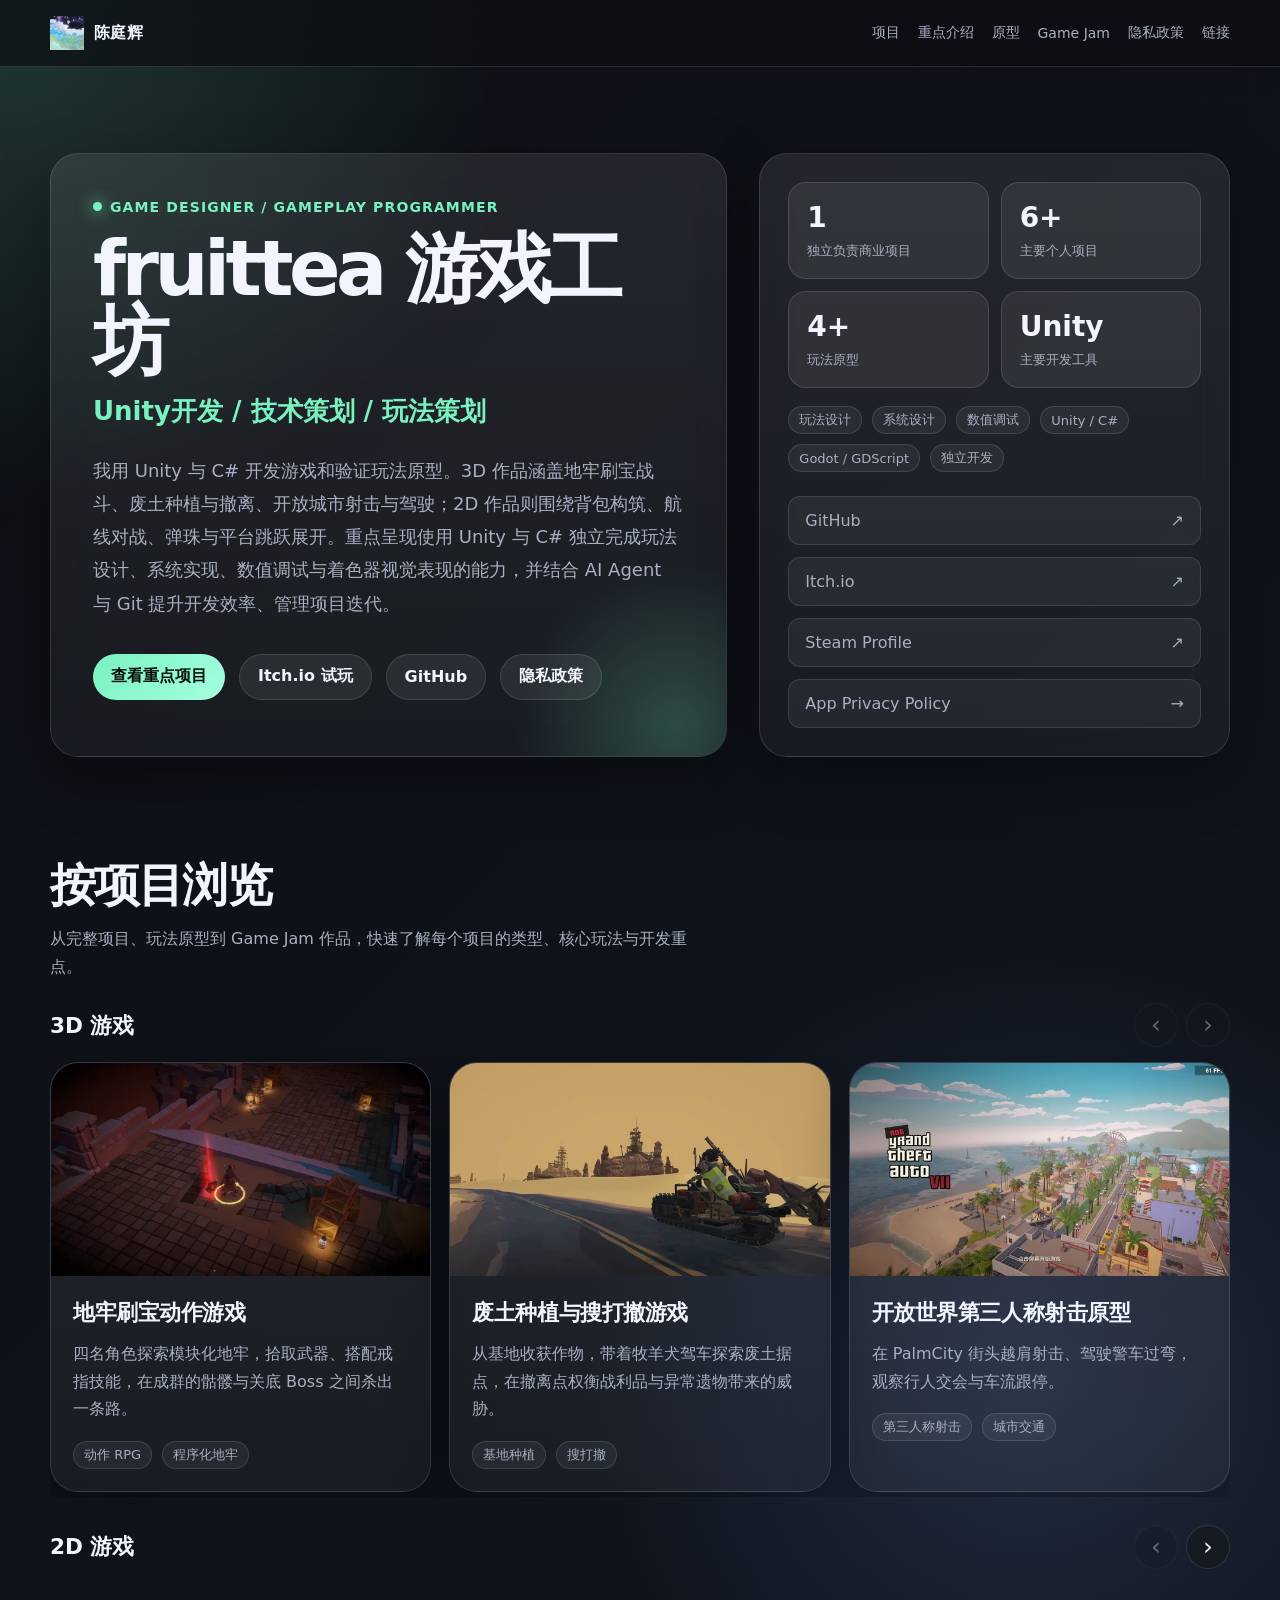
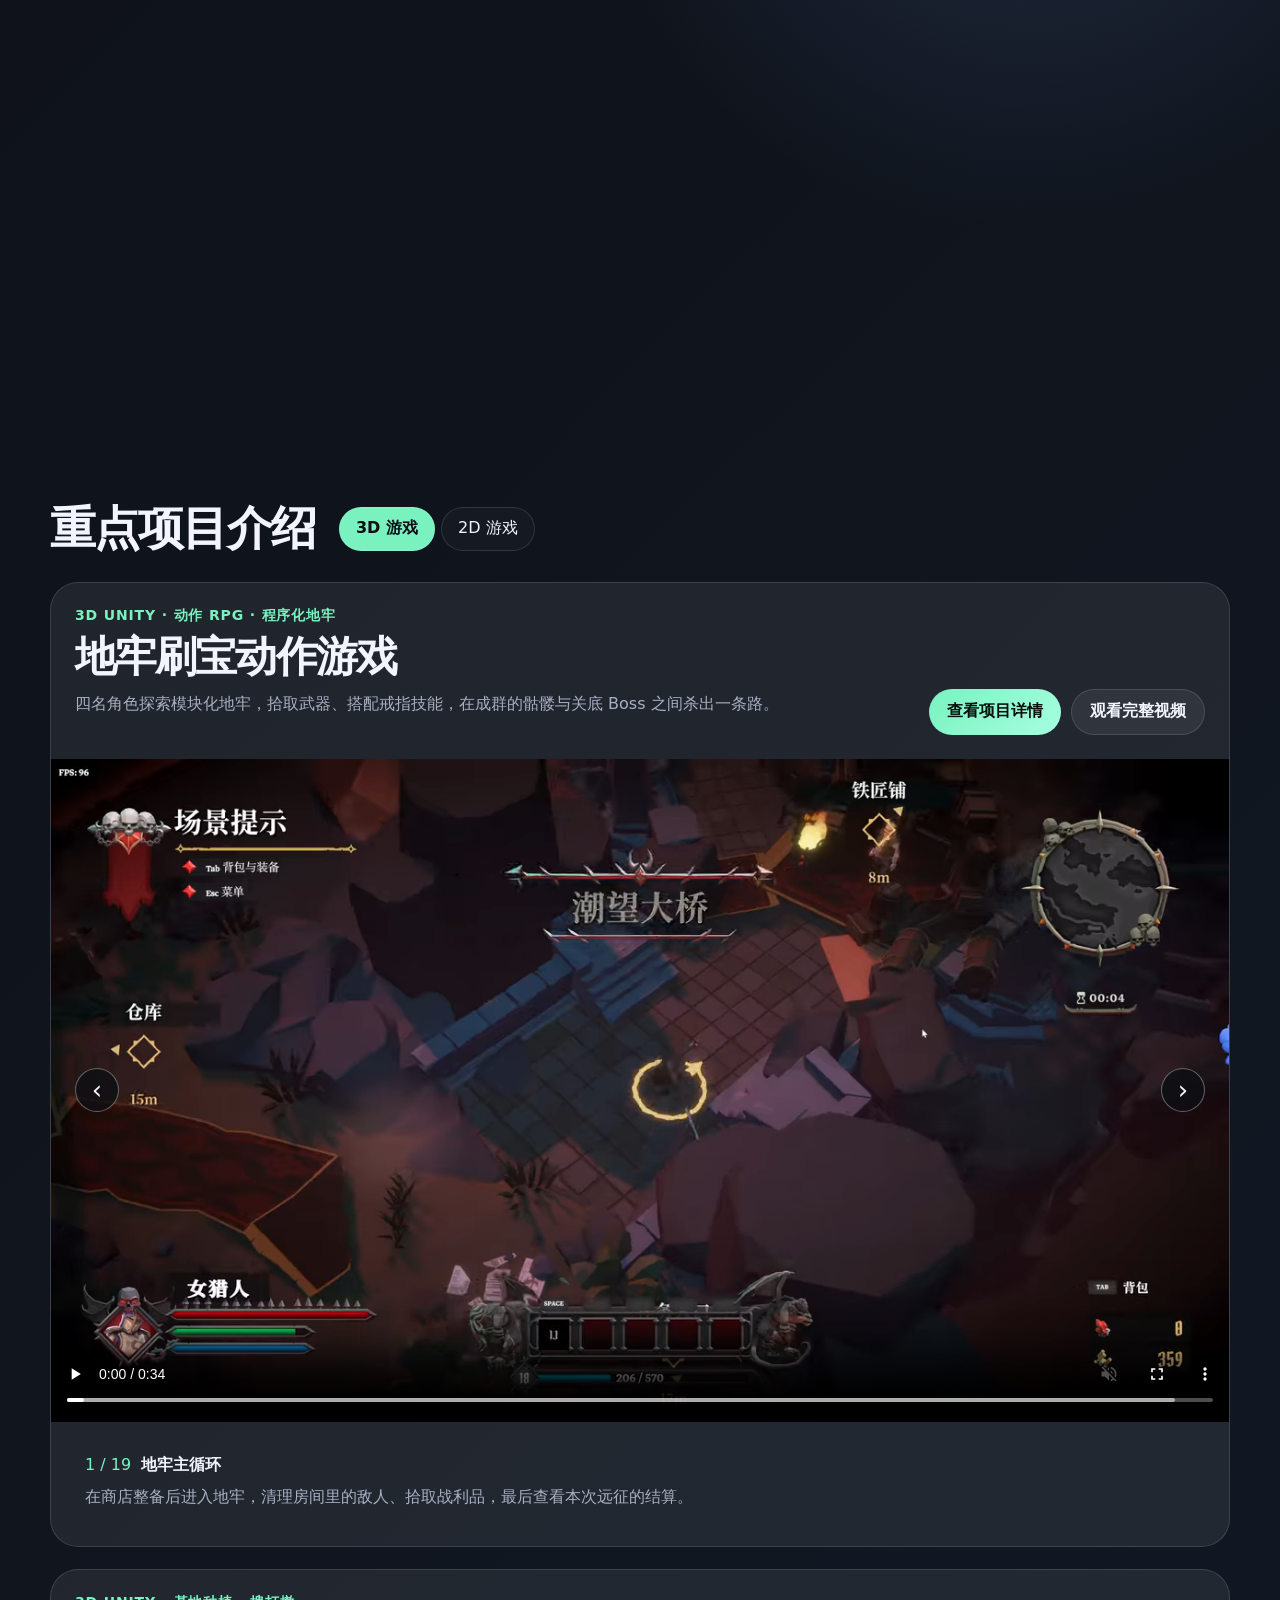
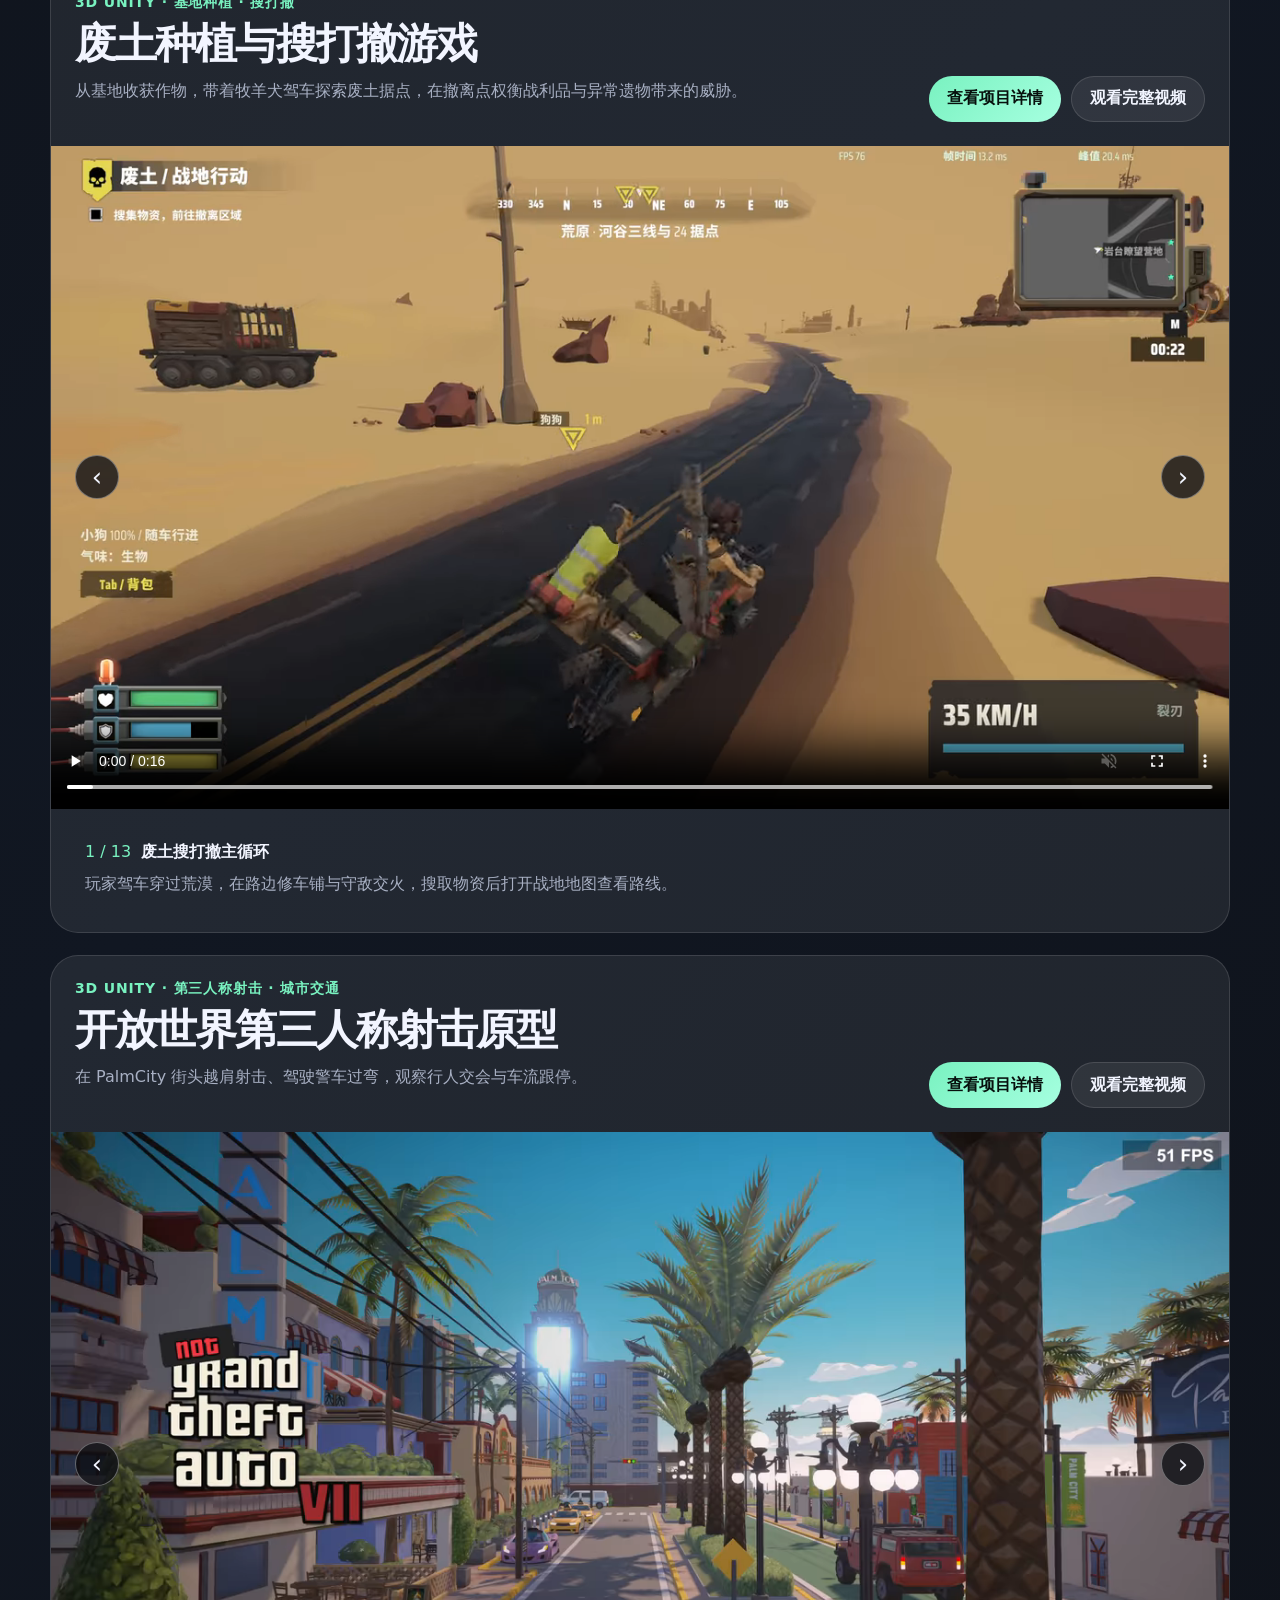
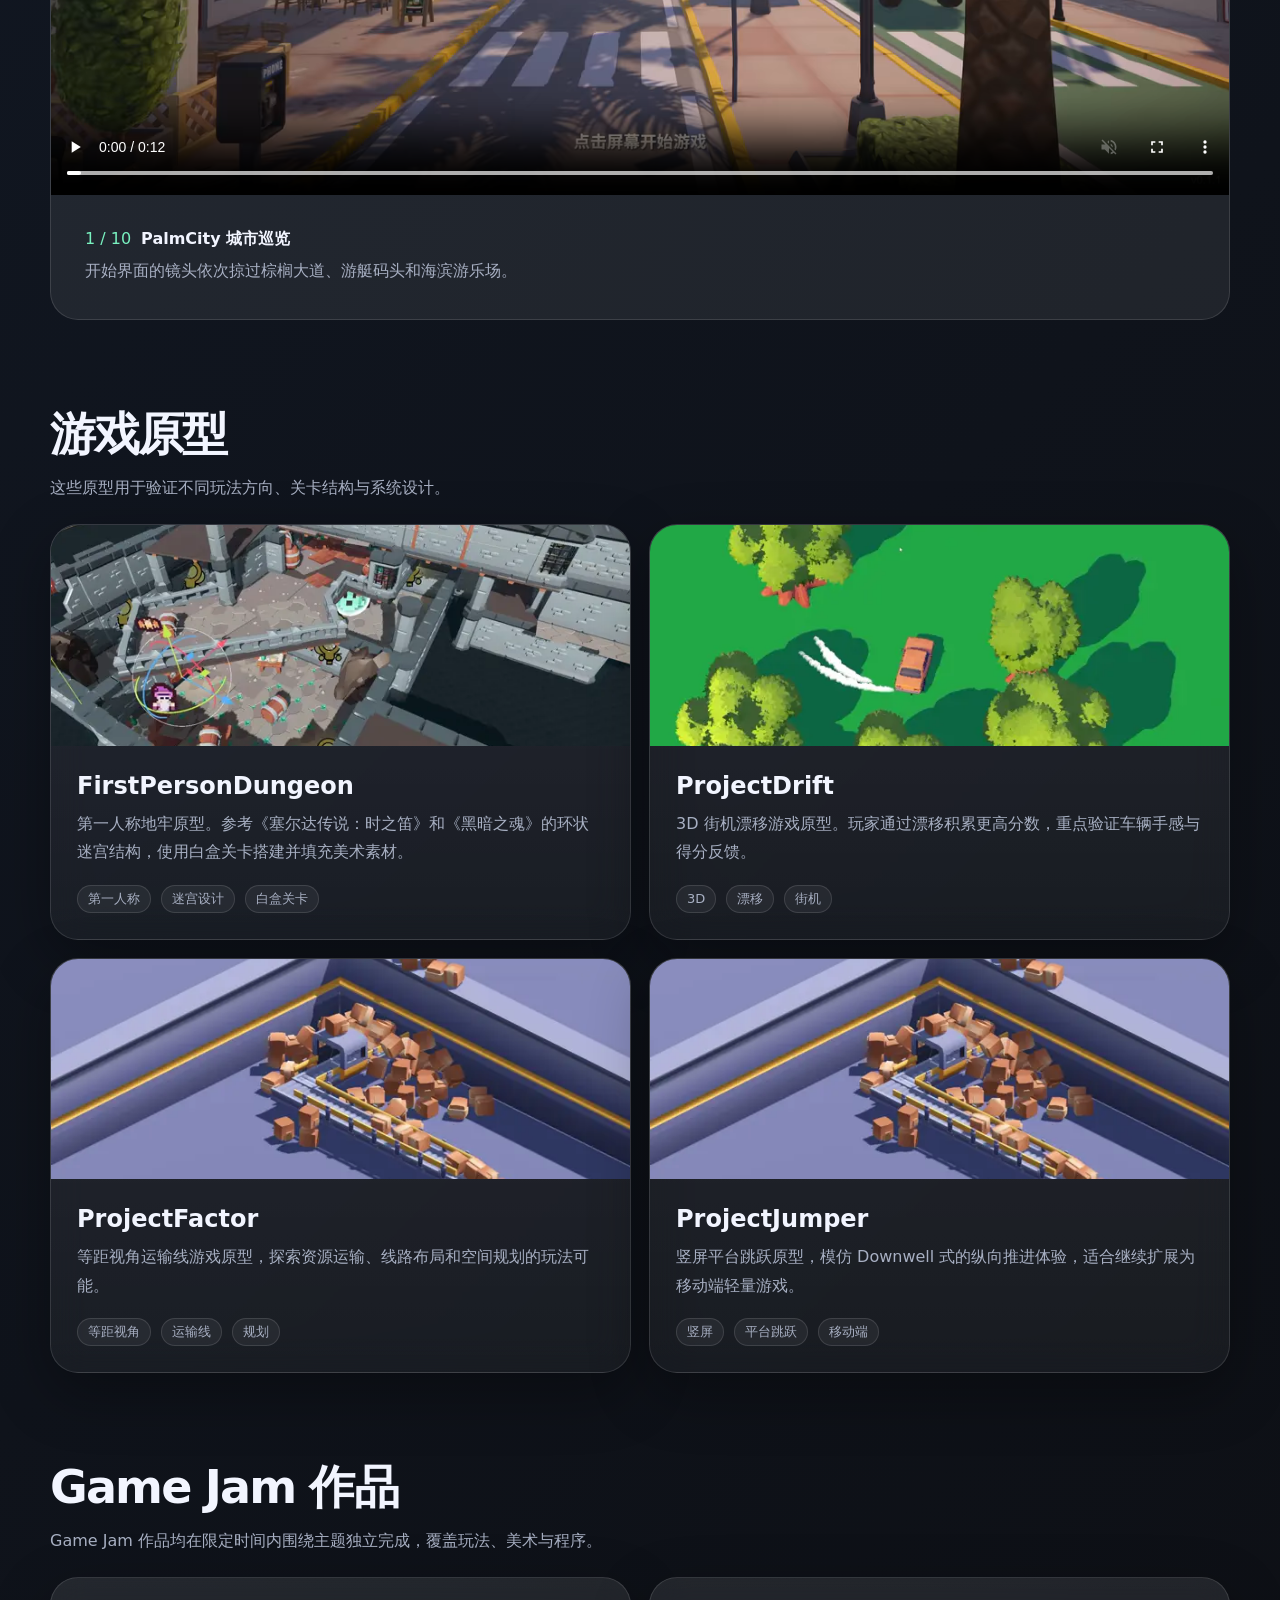
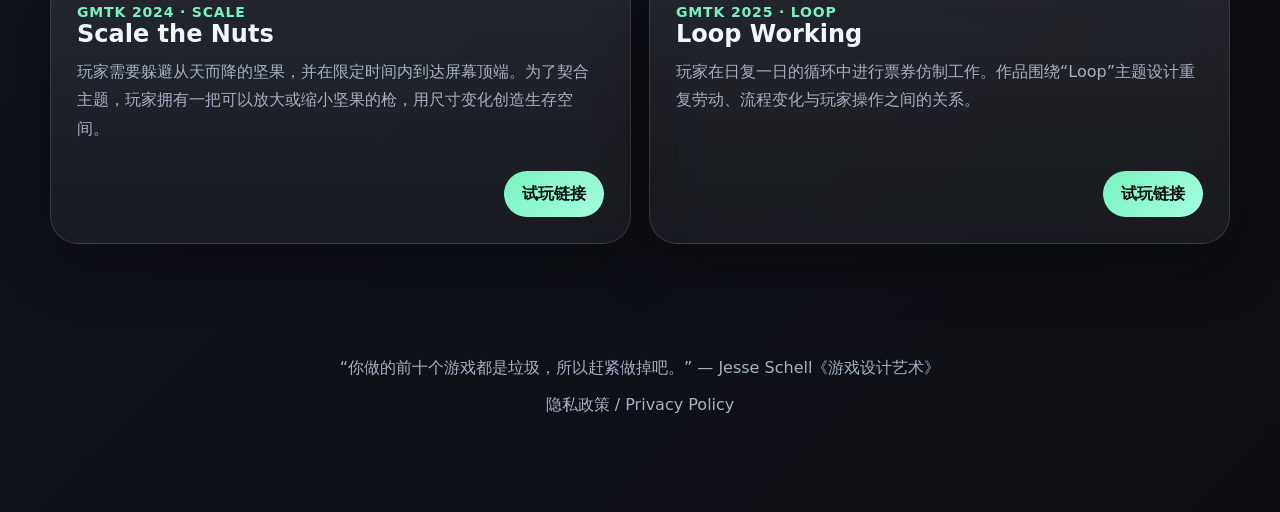
==== commit a1841a29: "Optimize first-load media and remove redundant PNG originals" ====
--- a/index.html
+++ b/index.html
@@ -367,7 +367,8 @@
     .browse-track.more-left { --fade-left: transparent; }
     .browse-track.more-right { --fade-right: transparent; }
     .browse-track .project-card { min-width: 0; scroll-snap-align: start; }
-    .browse-track .project-card > img { width: 100%; height: auto; aspect-ratio: 16 / 9; object-fit: cover; }
+    picture[data-deferred-cover] { display: contents; }
+    .browse-track .project-card img { width: 100%; height: auto; aspect-ratio: 16 / 9; object-fit: cover; }
 
     .project-card {
       border-radius: var(--radius-lg);
@@ -755,8 +756,63 @@
     @media (prefers-reduced-motion: reduce) {
       html { scroll-behavior: auto; }
     }
+
+    .gallery-image, figure .original { cursor: zoom-in; }
+    html:has(.image-preview[open]) { overflow: hidden; }
+    .image-preview {
+      box-sizing: border-box;
+      position: fixed;
+      inset: 0;
+      margin: auto;
+      width: fit-content;
+      max-width: min(95vw, 1800px);
+      max-height: 94dvh;
+      padding: 0;
+      border: 1px solid #575b61;
+      border-radius: 16px;
+      color: #f4f5f7;
+      background: #202227;
+      box-shadow: 0 22px 90px #0009;
+    }
+    .image-preview::backdrop { background: rgb(3 6 12 / 76%); }
+    .image-preview[open] { display: flex; flex-direction: column; }
+    .preview-stage { position: relative; min-height: 0; overflow: hidden; }
+    .image-preview img {
+      display: block;
+      min-height: 0;
+      width: auto;
+      max-width: 100%;
+      max-height: 78dvh;
+      object-fit: contain;
+      background: #141518;
+    }
+    .image-preview footer {
+      display: flex;
+      align-items: center;
+      justify-content: space-between;
+      gap: 16px;
+      padding: 12px 16px;
+      overflow-y: auto;
+    }
+    .image-preview p { margin: 0; font: 1rem/1.55 system-ui, sans-serif; }
+    .image-preview button {
+      position: fixed;
+      z-index: 1;
+      top: 50%;
+      transform: translateY(-50%);
+      width: 44px;
+      min-height: 44px;
+      padding: 0;
+      border: 1px solid #71757d;
+      border-radius: 999px;
+      background: rgb(12 15 21 / 80%);
+      color: inherit;
+      font: 26px/1 system-ui;
+      cursor: pointer;
+    }
+    .preview-stage button:first-of-type { left: max(8px, 2vw, env(safe-area-inset-left)); }
+    .preview-stage button:last-of-type { right: max(8px, 2vw, env(safe-area-inset-right)); }
   </style>
-<link rel="stylesheet" href="assets/image-preview.css">
 </head>
 <body>
   <nav class="nav">
@@ -837,7 +893,10 @@
         </div>
         <div class="browse-track" id="browse-3d" role="region" aria-labelledby="browse-3d-title" tabindex="0">
           <a class="project-card" href="portfolio-3d/dungeon.html">
-            <img src="assets/covers/dungeon-loot-cover.webp" alt="地牢中，角色身旁的战利品发出红色光柱" width="640" height="360" data-project-cover loading="eager" fetchpriority="high" class="game-cover">
+            <picture data-deferred-cover>
+              <source media="(scripting: enabled)" srcset="[data-uri]">
+              <img src="assets/covers/dungeon-loot-cover.webp" alt="地牢中，角色身旁的战利品发出红色光柱" width="640" height="360" loading="lazy" class="game-cover">
+            </picture>
             <div class="project-body">
               <h3>地牢刷宝动作游戏</h3>
               <p>四名角色探索模块化地牢，拾取武器、搭配戒指技能，在成群的骷髅与关底 Boss 之间杀出一条路。</p>
@@ -845,7 +904,10 @@
             </div>
           </a>
           <a class="project-card" href="portfolio-3d/wasteland.html">
-            <img src="assets/covers/wasteland-world.webp" alt="废土公路上的摩托车与远处的沙漠据点" width="640" height="360" data-project-cover loading="eager" fetchpriority="high" class="game-cover">
+            <picture data-deferred-cover>
+              <source media="(scripting: enabled)" srcset="[data-uri]">
+              <img src="assets/covers/wasteland-world.webp" alt="废土公路上的摩托车与远处的沙漠据点" width="640" height="360" loading="lazy" class="game-cover">
+            </picture>
             <div class="project-body">
               <h3>废土种植与搜打撤游戏</h3>
               <p>从基地收获作物，带着牧羊犬驾车探索废土据点，在撤离点权衡战利品与异常遗物带来的威胁。</p>
@@ -853,7 +915,10 @@
             </div>
           </a>
           <a class="project-card" href="portfolio-3d/open-world.html">
-            <img src="assets/covers/city-tour.webp" alt="PalmCity 城市巡览" width="640" height="360" data-project-cover loading="eager" fetchpriority="high" class="game-cover">
+            <picture data-deferred-cover>
+              <source media="(scripting: enabled)" srcset="[data-uri]">
+              <img src="assets/covers/city-tour.webp" alt="PalmCity 城市巡览" width="640" height="360" loading="lazy" class="game-cover">
+            </picture>
             <div class="project-body">
               <h3>开放世界第三人称射击原型</h3>
               <p>在 PalmCity 街头越肩射击、驾驶警车过弯，观察行人交会与车流跟停。</p>
@@ -873,7 +938,10 @@
         </div>
         <div class="browse-track" id="browse-2d" role="region" aria-labelledby="browse-2d-title" tabindex="0">
           <a class="project-card" href="#battlegalaxy">
-            <img width="640" height="360" data-project-cover loading="eager" fetchpriority="high" decoding="async" class="battlegalaxy-cover" src="assets/covers/Preview-BattleGalaxy-Combat.webp" alt="BattleGalaxy 航线对战阶段截图">
+            <picture data-deferred-cover>
+              <source media="(scripting: enabled)" srcset="[data-uri]">
+              <img width="640" height="360" loading="lazy" decoding="async" class="battlegalaxy-cover" src="assets/covers/Preview-BattleGalaxy-Combat.webp" alt="BattleGalaxy 航线对战阶段截图">
+            </picture>
             <div class="project-body">
               <h3>BattleGalaxy</h3>
               <p>2D Unity 策略对战游戏。通过背包整理强化飞机与装备的接触收益，再操控航线引导机群进攻或堵截敌机。</p>
@@ -881,7 +949,10 @@
             </div>
           </a>
           <a class="project-card" href="#projectrogueball">
-            <img width="640" height="434" data-project-cover loading="eager" fetchpriority="high" decoding="async" src="assets/covers/Preview-RogueBall.webp" alt="ProjectRogueBall 项目截图">
+            <picture data-deferred-cover>
+              <source media="(scripting: enabled)" srcset="[data-uri]">
+              <img width="640" height="434" loading="lazy" decoding="async" src="assets/covers/Preview-RogueBall.webp" alt="ProjectRogueBall 项目截图">
+            </picture>
             <div class="project-body">
               <h3>ProjectRogueBall</h3>
               <p>2D 像素弹珠肉鸽。融合打砖块、道具构筑、农作物成长与 Boss 挑战，目标是把单局体验压缩到更轻量的 5 分钟节奏。</p>
@@ -889,7 +960,10 @@
             </div>
           </a>
           <a class="project-card" href="#projectidle">
-            <img width="640" height="432" data-project-cover loading="eager" fetchpriority="high" decoding="async" src="assets/covers/Preview-ProjectIdle.webp" alt="ProjectIdle 项目截图">
+            <picture data-deferred-cover>
+              <source media="(scripting: enabled)" srcset="[data-uri]">
+              <img width="640" height="432" loading="lazy" decoding="async" src="assets/covers/Preview-ProjectIdle.webp" alt="ProjectIdle 项目截图">
+            </picture>
             <div class="project-body">
               <h3>ProjectIdle</h3>
               <p>2D 像素增量挂机游戏。重点体现成长曲线、资源收集、池化对象与轻量视觉反馈。</p>
@@ -897,7 +971,10 @@
             </div>
           </a>
           <a class="project-card" href="#projectthebazzel">
-            <img width="640" height="386" data-project-cover loading="eager" fetchpriority="high" decoding="async" src="assets/covers/Preview-ProjectTheBazzel.webp" alt="ProjectTheBazzel 项目截图">
+            <picture data-deferred-cover>
+              <source media="(scripting: enabled)" srcset="[data-uri]">
+              <img width="640" height="386" loading="lazy" decoding="async" src="assets/covers/Preview-ProjectTheBazzel.webp" alt="ProjectTheBazzel 项目截图">
+            </picture>
             <div class="project-body">
               <h3>ProjectTheBazzel</h3>
               <p>大巴扎式弹珠游戏。结合路线探索、格子背包管理、道具组合与回合制弹珠战斗。</p>
@@ -905,7 +982,10 @@
             </div>
           </a>
           <a class="project-card" href="#projectdogfight">
-            <img width="640" height="350" data-project-cover loading="eager" fetchpriority="high" decoding="async" src="assets/covers/Preview-ProjectDogFight.webp" alt="ProjectDogFight 项目截图">
+            <picture data-deferred-cover>
+              <source media="(scripting: enabled)" srcset="[data-uri]">
+              <img width="640" height="350" loading="lazy" decoding="async" src="assets/covers/Preview-ProjectDogFight.webp" alt="ProjectDogFight 项目截图">
+            </picture>
             <div class="project-body">
               <h3>ProjectDogFight</h3>
               <p>2D 触屏街机飞机狗斗游戏。强调高速移动、敌人行为树、矢量图形 HUD 与复古未来风表现。</p>
@@ -913,7 +993,10 @@
             </div>
           </a>
           <a class="project-card" href="#projectdrill">
-            <img width="640" height="396" data-project-cover loading="eager" fetchpriority="high" decoding="async" src="assets/covers/Preview-ProjectDrill.webp" alt="ProjectDrill 项目截图">
+            <picture data-deferred-cover>
+              <source media="(scripting: enabled)" srcset="[data-uri]">
+              <img width="640" height="396" loading="lazy" decoding="async" src="assets/covers/Preview-ProjectDrill.webp" alt="ProjectDrill 项目截图">
+            </picture>
             <div class="project-body">
               <h3>ProjectDrill</h3>
               <p>带钻头的 2D 平台跳跃游戏。玩家可以钻入特定地形，利用状态切换、关卡美术与粒子反馈形成差异化体验。</p>
@@ -1091,7 +1174,10 @@
 
       <div class="prototype-grid">
         <article class="prototype-card">
-          <img width="640" height="472" data-project-cover loading="eager" fetchpriority="high" decoding="async" src="assets/covers/FirstPersonDungeon.webp" alt="FirstPersonDungeon 原型截图">
+          <picture data-deferred-cover>
+            <source media="(scripting: enabled)" srcset="[data-uri]">
+            <img width="640" height="472" loading="lazy" decoding="async" src="assets/covers/FirstPersonDungeon.webp" alt="FirstPersonDungeon 原型截图">
+          </picture>
           <div class="prototype-body">
             <h3>FirstPersonDungeon</h3>
             <p>第一人称地牢原型。参考《塞尔达传说：时之笛》和《黑暗之魂》的环状迷宫结构，使用白盒关卡搭建并填充美术素材。</p>
@@ -1099,7 +1185,10 @@
           </div>
         </article>
         <article class="prototype-card">
-          <img width="640" height="356" data-project-cover loading="eager" fetchpriority="high" decoding="async" src="assets/covers/ProjectDrift.webp" alt="ProjectDrift 原型截图">
+          <picture data-deferred-cover>
+            <source media="(scripting: enabled)" srcset="[data-uri]">
+            <img width="640" height="356" loading="lazy" decoding="async" src="assets/covers/ProjectDrift.webp" alt="ProjectDrift 原型截图">
+          </picture>
           <div class="prototype-body">
             <h3>ProjectDrift</h3>
             <p>3D 街机漂移游戏原型。玩家通过漂移积累更高分数，重点验证车辆手感与得分反馈。</p>
@@ -1107,7 +1196,10 @@
           </div>
         </article>
         <article class="prototype-card">
-          <img width="640" height="356" data-project-cover loading="eager" fetchpriority="high" decoding="async" src="assets/covers/ProjectFactor.webp" alt="ProjectFactor 原型截图">
+          <picture data-deferred-cover>
+            <source media="(scripting: enabled)" srcset="[data-uri]">
+            <img width="640" height="356" loading="lazy" decoding="async" src="assets/covers/ProjectFactor.webp" alt="ProjectFactor 原型截图">
+          </picture>
           <div class="prototype-body">
             <h3>ProjectFactor</h3>
             <p>等距视角运输线游戏原型，探索资源运输、线路布局和空间规划的玩法可能。</p>
@@ -1115,7 +1207,10 @@
           </div>
         </article>
         <article class="prototype-card">
-          <img width="640" height="356" data-project-cover loading="eager" fetchpriority="high" decoding="async" src="assets/covers/ProjectBox.webp" alt="ProjectJumper 原型截图">
+          <picture data-deferred-cover>
+            <source media="(scripting: enabled)" srcset="[data-uri]">
+            <img width="640" height="356" loading="lazy" decoding="async" src="assets/covers/ProjectBox.webp" alt="ProjectJumper 原型截图">
+          </picture>
           <div class="prototype-body">
             <h3>ProjectJumper</h3>
             <p>竖屏平台跳跃原型，模仿 Downwell 式的纵向推进体验，适合继续扩展为移动端轻量游戏。</p>
